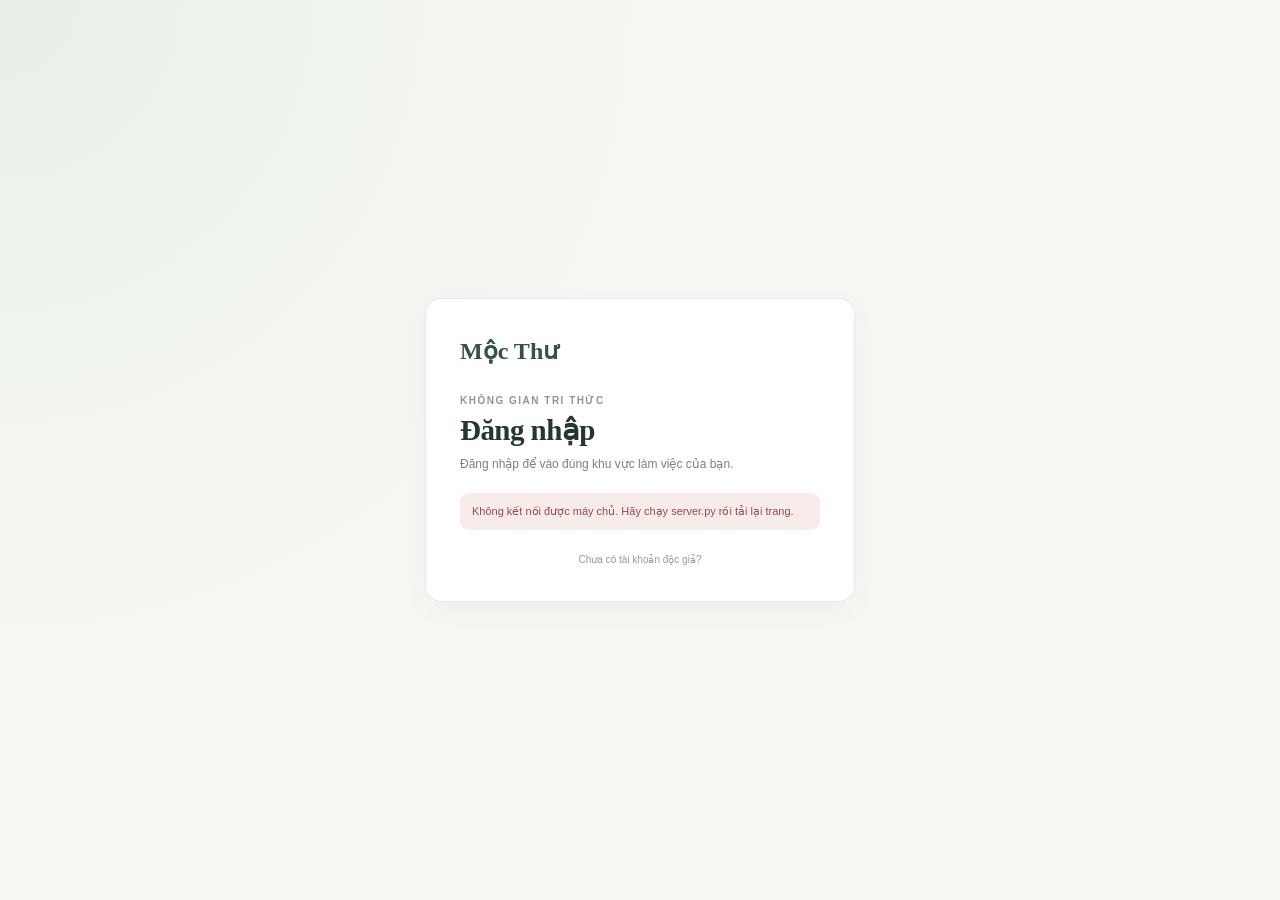
==== quản lí/giao diện/trang-chủ.html @ f4f2236c "hoàn thiện giao diện mẫu và khung chức năng" ====
<!DOCTYPE html>
<html lang="vi">
<head>
  <meta charset="UTF-8">
  <meta name="viewport" content="width=device-width, initial-scale=1.0">
  <meta name="theme-color" content="#f6f7f3">
  <link rel="stylesheet" href="trang-chu.css">
  <link rel="stylesheet" href="../../dùng-chung/giao%20di%E1%BB%87n/giao-di%E1%BB%87n.css">
  <title>Mộc Thư — Quản lý thư viện</title>
</head>
<body data-role="admin">
  <div class="app-shell">
    <header class="topbar">
      <div class="brand">
        <button class="mobile-menu" id="mobileMenuButton" aria-label="Mở menu">☰</button>
        <div class="brand-mark">M</div>
        <div>
          <div class="brand-name">mộc thư</div>
          <div class="brand-caption">Không gian tri thức</div>
        </div>
      </div>
      <div class="mode-switch" aria-label="Vai trò hiện tại"><span class="mode-button active">Quản lí</span></div>
      <div class="top-actions">
        <button class="button logout-button" id="logoutButton" type="button">Đăng xuất</button>
        <button class="icon-button" aria-label="Thông báo" id="notificationButton">♧<span class="notification-dot"></span></button>
        <div class="user-chip">
          <div class="avatar" id="topAvatar">…</div>
          <div class="user-details">
            <div class="user-name" id="topUserName">Đang tải tài khoản…</div>
            <div class="user-role" id="topUserRole">Quản lí</div>
          </div>
        </div>
      </div>
    </header>

    <div class="workspace">
      <aside class="sidebar" id="sidebar">
        <div class="sidebar-label" id="sidebarLabel">Tổng quan</div>
        <nav class="nav-list" id="sidebarNav" aria-label="Điều hướng"></nav>
        <div class="sidebar-bottom">
          <div class="help-card">
            <strong>Cần hỗ trợ?</strong>
            <p>Xem hướng dẫn sử dụng và các mẹo quản lý thư viện.</p>
            <a href="#" id="helpLink">Trung tâm trợ giúp →</a>
          </div>
          <div class="sidebar-user">
            <div class="avatar">AL</div>
            <div><div class="user-name" id="sidebarUserName">Đang tải tài khoản…</div><div class="user-role" id="sidebarUserRole">Quản trị hệ thống</div></div>
          </div>
        </div>
      </aside>

      <main class="main">
        <section class="page active" id="page-dashboard" data-page="dashboard">
          <div class="page-heading">
            <div>
              <div class="eyebrow">Thứ Năm, ngày 13 tháng 11</div>
              <h1>Chào buổi sáng, An <span aria-hidden="true">☀</span></h1>
              <p class="page-subtitle">Đây là tình hình thư viện của bạn hôm nay.</p>
            </div>
            <div class="heading-actions">
              <button class="button" id="dashboardExport">↧ <span>Xuất báo cáo</span></button>
              <button class="button primary" data-go="accounts">＋ <span>Tạo tài khoản</span></button>
            </div>
          </div>

          <div class="welcome-banner">
            <div class="welcome-copy">
              <div class="eyebrow">Bảng điều khiển thư viện</div>
              <h2>Mỗi cuốn sách mở ra<br>một thế giới mới.</h2>
              <p>Theo dõi bộ sưu tập, hoạt động mượn trả và những điều đang diễn ra tại thư viện.</p>
              <button class="button soft" data-go="accounts">Quản lý tài khoản <span>→</span></button>
            </div>
            <div class="welcome-meta"><div><strong id="bannerBookCount">1,284</strong><span>đầu sách</span></div><div><strong>96%</strong><span>độc giả hài lòng</span></div></div>
            <div class="welcome-art" aria-hidden="true">❧</div>
          </div>

          <div class="stats-grid">
            <article class="card stat-card">
              <div class="stat-top"><span>Tổng số đầu sách</span><span class="stat-icon">▤</span></div>
              <div class="stat-number" id="statTitles">1,284</div>
              <div class="stat-foot"><span class="trend">↗ 4.8%</span> so với tháng trước</div>
            </article>
            <article class="card stat-card">
              <div class="stat-top"><span>Bản sách đang lưu hành</span><span class="stat-icon blue">⇄</span></div>
              <div class="stat-number">3,642</div>
              <div class="stat-foot"><span class="trend">↗ 12.3%</span> so với tháng trước</div>
            </article>
            <article class="card stat-card">
              <div class="stat-top"><span>Đang được mượn</span><span class="stat-icon gold">⌁</span></div>
              <div class="stat-number">248</div>
              <div class="stat-foot"><span class="trend warn">18 phiếu</span> cần xử lý hôm nay</div>
            </article>
            <article class="card stat-card">
              <div class="stat-top"><span>Quá hạn trả</span><span class="stat-icon red">◷</span></div>
              <div class="stat-number">12</div>
              <div class="stat-foot"><span class="trend warn">Cần nhắc nhở</span> độc giả</div>
            </article>
          </div>

          <div class="dashboard-grid">
            <article class="card">
              <div class="card-header">
                <div><h2 class="card-title">Hoạt động mượn &amp; trả</h2><p class="card-subtitle">Tổng lượt giao dịch trong 7 tháng gần nhất</p></div>
                <div class="chart-legend"><span class="legend-dot"></span>Lượt mượn</div>
              </div>
              <div class="chart-wrap">
                <svg class="chart" viewBox="0 0 620 215" role="img" aria-label="Biểu đồ lượt mượn sách theo tháng">
                  <defs><linearGradient id="areaFill" x1="0" x2="0" y1="0" y2="1"><stop offset="0%" stop-color="#759579" stop-opacity=".2"/><stop offset="100%" stop-color="#759579" stop-opacity="0"/></linearGradient></defs>
                  <line class="chart-gridline" x1="42" y1="28" x2="604" y2="28"/><line class="chart-gridline" x1="42" y1="72" x2="604" y2="72"/><line class="chart-gridline" x1="42" y1="116" x2="604" y2="116"/><line class="chart-gridline" x1="42" y1="160" x2="604" y2="160"/>
                  <text class="chart-label" x="5" y="31">400</text><text class="chart-label" x="5" y="75">300</text><text class="chart-label" x="5" y="119">200</text><text class="chart-label" x="5" y="163">100</text>
                  <path class="chart-area" d="M50 133 C78 122 95 111 130 116 S190 86 220 99 S282 105 310 78 S372 92 400 72 S460 89 490 56 S555 68 594 42 L594 177 L50 177 Z"/>
                  <path class="chart-line" d="M50 133 C78 122 95 111 130 116 S190 86 220 99 S282 105 310 78 S372 92 400 72 S460 89 490 56 S555 68 594 42"/>
                  <circle class="chart-point" cx="50" cy="133" r="4"/><circle class="chart-point" cx="130" cy="116" r="4"/><circle class="chart-point" cx="220" cy="99" r="4"/><circle class="chart-point" cx="310" cy="78" r="4"/><circle class="chart-point" cx="400" cy="72" r="4"/><circle class="chart-point" cx="490" cy="56" r="4"/><circle class="chart-point" cx="594" cy="42" r="4"/>
                  <text class="chart-label" x="39" y="198">T5</text><text class="chart-label" x="119" y="198">T6</text><text class="chart-label" x="209" y="198">T7</text><text class="chart-label" x="299" y="198">T8</text><text class="chart-label" x="389" y="198">T9</text><text class="chart-label" x="479" y="198">T10</text><text class="chart-label" x="580" y="198">T11</text>
                </svg>
              </div>
            </article>
            <article class="card">
              <div class="card-header"><div><h2 class="card-title">Hoạt động gần đây</h2><p class="card-subtitle">Cập nhật mới nhất trong thư viện</p></div><button class="text-link" data-go="reports">Xem tất cả</button></div>
              <div class="activity-list">
                <div class="activity-item"><div class="activity-icon">↗</div><div class="activity-copy"><strong>Nguyễn Minh Anh đã mượn sách</strong><span>Nhà giả kim · 14 ngày</span></div><span class="activity-time">09:42</span></div>
                <div class="activity-item"><div class="activity-icon gold">＋</div><div class="activity-copy"><strong>Phiếu nhập PN-2025-084</strong><span>24 bản sách · NXB Trẻ</span></div><span class="activity-time">09:10</span></div>
                <div class="activity-item"><div class="activity-icon blue">↙</div><div class="activity-copy"><strong>Trần Hoàng Nam đã trả sách</strong><span>Tuổi trẻ đáng giá bao nhiêu</span></div><span class="activity-time">08:56</span></div>
                <div class="activity-item"><div class="activity-icon gold">◷</div><div class="activity-copy"><strong>Nhắc trả sách sắp đến hạn</strong><span>4 phiếu mượn trong 2 ngày</span></div><span class="activity-time">08:30</span></div>
              </div>
            </article>
          </div>

          <div class="content-grid">
            <article class="card table-card">
              <div class="table-toolbar"><h2 class="card-title">Đầu sách được mượn nhiều</h2><span class="text-link">Danh mục minh họa</span></div>
              <div class="table-scroll">
                <table><thead><tr><th>Tên sách</th><th>Mã sách</th><th>Đang mượn</th><th>Tình trạng</th></tr></thead>
                  <tbody>
                    <tr><td><div class="book-cell"><span class="book-cover">N</span><span><span class="book-title">Nhà giả kim</span><span class="book-author">Paulo Coelho</span></span></div></td><td>VH-00124</td><td>18 / 25</td><td><span class="badge">Đang lưu hành</span></td></tr>
                    <tr><td><div class="book-cell"><span class="book-cover ochre">T</span><span><span class="book-title">Tuổi trẻ đáng giá bao nhiêu</span><span class="book-author">Rosie Nguyễn</span></span></div></td><td>KN-00087</td><td>14 / 20</td><td><span class="badge warning">Sắp hết</span></td></tr>
                    <tr><td><div class="book-cell"><span class="book-cover blue-cover">R</span><span><span class="book-title">Rừng Na Uy</span><span class="book-author">Haruki Murakami</span></span></div></td><td>VH-00209</td><td>11 / 18</td><td><span class="badge">Đang lưu hành</span></td></tr>
                  </tbody>
                </table>
              </div>
            </article>
            <article class="card">
              <div class="table-toolbar"><h2 class="card-title">Tình hình thư viện</h2><span class="badge">Hôm nay</span></div>
              <div class="quick-list">
                <div class="quick-item"><span class="quick-item-title">Phiếu mượn đang mở</span><span class="quick-item-value">248</span></div>
                <div class="quick-item"><span class="quick-item-title">Đã trả hôm nay</span><span class="quick-item-value">36</span></div>
                <div class="quick-item"><span class="quick-item-title">Độc giả đang hoạt động</span><span class="quick-item-value">1.026</span></div>
              </div>
              <div class="stock-alert"><span>◇</span><div><strong>7 đầu sách sắp hết hàng</strong><p>Kiểm tra kho để lên phiếu nhập bổ sung.</p></div></div>
            </article>
          </div>
          <div class="footer-note">Mộc Thư · Hệ thống quản lý thư viện · Dữ liệu minh họa cho giao diện mẫu</div>
        </section>

<section class="page" id="page-accounts" data-page="accounts">
  <div class="page-heading"><div><div class="eyebrow">Quản trị hệ thống</div><h1>Tài khoản thủ thư</h1><p class="page-subtitle">Tạo và quản lý tài khoản dùng để đăng nhập của nhân viên thủ thư.</p></div></div>
  <div class="account-layout">
    <form class="card account-create" id="userCreateForm">
      <div class="card-header"><div><h2 class="card-title">Tạo tài khoản thủ thư</h2><p class="card-subtitle">Tài khoản đăng nhập, tách biệt với thẻ thư viện</p></div></div>
      <div class="account-fields">
        <label class="field"><span>Họ và tên</span><input name="fullName" required maxlength="100"></label>
        <label class="field"><span>Tên đăng nhập</span><input name="username" required minlength="3" maxlength="32" pattern="[A-Za-z0-9._-]+"></label>
        <label class="field"><span>Mật khẩu</span><input name="password" type="password" required minlength="10" autocomplete="new-password"></label>
        <input type="hidden" name="role" value="librarian">
        <button class="button primary" type="submit">Tạo tài khoản</button>
      </div>
    </form>
    <article class="card table-card account-list">
      <div class="table-toolbar"><div><h2 class="card-title">Tài khoản thủ thư</h2><p class="card-subtitle">Khóa tài khoản sẽ chặn đăng nhập, không làm thay đổi thẻ thư viện.</p></div><button class="text-link" id="reloadUsers" type="button">Làm mới</button></div>
      <div class="table-scroll"><table><thead><tr><th>Người dùng</th><th>Tên đăng nhập</th><th>Loại</th><th>Trạng thái</th><th>Thao tác</th></tr></thead><tbody id="accountsTable"><tr><td colspan="5" class="table-empty">Đang tải tài khoản…</td></tr></tbody></table></div>
    </article>
  </div>
</section>

<section class="page" id="page-library-cards" data-page="library-cards">
  <div class="page-heading"><div><div class="eyebrow">Hồ sơ thư viện</div><h1>Mở / khóa thẻ thư viện</h1><p class="page-subtitle">Trạng thái thẻ quyết định quyền sử dụng dịch vụ thư viện; thẻ không phải tài khoản đăng nhập.</p></div></div>
  <div class="card scaffold-note"><strong>Khung chức năng</strong><span>Danh sách và thao tác bên dưới chưa nối với dữ liệu SQLite. Tài khoản đăng nhập được quản lý riêng.</span></div>
  <div class="toolbar-row"><label class="search-box"><span>⌕</span><input type="search" placeholder="Tìm mã thẻ hoặc tên độc giả..." aria-label="Tìm thẻ thư viện" disabled></label><button class="button primary" type="button" disabled title="Chức năng đang được dựng">＋ Cấp thẻ thư viện</button></div>
  <article class="card table-card">
    <div class="table-toolbar"><div><h2 class="card-title">Danh sách thẻ</h2><p class="card-subtitle">Mỗi độc giả có hồ sơ thẻ riêng với mã thẻ và trạng thái sử dụng.</p></div></div>
    <div class="table-scroll"><table><thead><tr><th>Mã thẻ</th><th>Độc giả</th><th>Ngày cấp</th><th>Ngày hết hạn</th><th>Trạng thái thẻ</th><th>Thao tác</th></tr></thead><tbody>
      <tr><td><strong>THE-0001</strong></td><td>Nguyễn Minh Anh</td><td>12/04/2025</td><td>12/04/2027</td><td><span class="badge">Đang mở</span></td><td><button class="button small" type="button" disabled>Khóa thẻ</button></td></tr>
      <tr><td><strong>THE-0002</strong></td><td>Trần Hoàng Nam</td><td>06/03/2025</td><td>06/03/2027</td><td><span class="badge danger">Đã khóa</span></td><td><button class="button small soft" type="button" disabled>Mở thẻ</button></td></tr>
      <tr><td><strong>THE-0003</strong></td><td>Lê Ngọc Hà</td><td>19/01/2024</td><td>19/01/2026</td><td><span class="badge warning">Hết hạn</span></td><td><button class="button small soft" type="button" disabled>Gia hạn</button></td></tr>
    </tbody></table></div>
  </article>
  <div class="footer-note">Khóa thẻ ảnh hưởng quyền sử dụng dịch vụ thư viện, không khóa tài khoản đăng nhập.</div>
</section>
<section class="page" id="page-reports" data-page="reports">
          <div class="page-heading"><div><div class="eyebrow">Số liệu &amp; phân tích</div><h1>Báo cáo thư viện</h1><p class="page-subtitle">Tổng hợp hoạt động mượn trả, số lượng sách và doanh thu tiền phạt.</p></div><div class="heading-actions"><button class="button primary" id="reportsExport">↧ Xuất báo cáo CSV</button></div></div>
          <div class="toolbar-row"><div class="filter-group"><button class="filter-button active" data-report-period="month">Tháng này</button><button class="filter-button" data-report-period="quarter">Quý này</button><button class="filter-button" data-report-period="year">Năm nay</button></div><select class="select-quiet" aria-label="Chọn năm"><option>2025</option><option>2024</option></select></div>
          <div class="stats-grid">
            <article class="card stat-card"><div class="stat-top"><span>Lượt mượn trong kỳ</span><span class="stat-icon blue">⇄</span></div><div class="stat-number">1.486</div><div class="stat-foot"><span class="trend">↗ 12,3%</span> so với kỳ trước</div></article>
            <article class="card stat-card"><div class="stat-top"><span>Sách đã nhập</span><span class="stat-icon">＋</span></div><div class="stat-number">326</div><div class="stat-foot">Từ 8 nhà cung cấp</div></article>
            <article class="card stat-card"><div class="stat-top"><span>Tiền phạt đã thu</span><span class="stat-icon gold">₫</span></div><div class="stat-number">2,45 tr</div><div class="stat-foot">Từ 46 lượt thanh toán</div></article>
            <article class="card stat-card"><div class="stat-top"><span>Tỷ lệ trả đúng hạn</span><span class="stat-icon">✓</span></div><div class="stat-number">94,8%</div><div class="stat-foot"><span class="trend">↗ 2,1%</span> so với kỳ trước</div></article>
          </div>
          <div class="dashboard-grid">
            <article class="card"><div class="card-header"><div><h2 class="card-title">Tổng quan hoạt động</h2><p class="card-subtitle">Lượt mượn sách theo tháng</p></div><span class="badge">2025</span></div><div class="chart-wrap">
              <svg class="chart" viewBox="0 0 620 215" role="img" aria-label="Biểu đồ tổng quan hoạt động"><defs><linearGradient id="reportFill" x1="0" x2="0" y1="0" y2="1"><stop offset="0%" stop-color="#759579" stop-opacity=".2"/><stop offset="100%" stop-color="#759579" stop-opacity="0"/></linearGradient></defs>
                <line class="chart-gridline" x1="42" y1="28" x2="604" y2="28"/><line class="chart-gridline" x1="42" y1="72" x2="604" y2="72"/><line class="chart-gridline" x1="42" y1="116" x2="604" y2="116"/><line class="chart-gridline" x1="42" y1="160" x2="604" y2="160"/>
                <text class="chart-label" x="5" y="31">400</text><text class="chart-label" x="5" y="75">300</text><text class="chart-label" x="5" y="119">200</text><text class="chart-label" x="5" y="163">100</text>
                <path d="M50 133 C78 122 95 111 130 116 S190 86 220 99 S282 105 310 78 S372 92 400 72 S460 89 490 56 S555 68 594 42 L594 177 L50 177 Z" fill="url(#reportFill)"/>
                <path class="chart-line" d="M50 133 C78 122 95 111 130 116 S190 86 220 99 S282 105 310 78 S372 92 400 72 S460 89 490 56 S555 68 594 42"/>
                <text class="chart-label" x="40" y="198">T5</text><text class="chart-label" x="135" y="198">T6</text><text class="chart-label" x="230" y="198">T7</text><text class="chart-label" x="325" y="198">T8</text><text class="chart-label" x="420" y="198">T9</text><text class="chart-label" x="515" y="198">T10</text><text class="chart-label" x="585" y="198">T11</text>
              </svg></div></article>
            <article class="card"><div class="card-header"><div><h2 class="card-title">Cơ cấu tài liệu</h2><p class="card-subtitle">Theo thể loại sách</p></div></div><div class="quick-list">
              <div class="quick-item"><span class="quick-item-title">Văn học</span><span class="quick-item-value">36% · 1.735</span></div><div class="quick-item"><span class="quick-item-title">Kỹ năng sống</span><span class="quick-item-value">24% · 1.157</span></div><div class="quick-item"><span class="quick-item-title">Khoa học &amp; kỹ thuật</span><span class="quick-item-value">18% · 868</span></div><div class="quick-item"><span class="quick-item-title">Thiếu nhi</span><span class="quick-item-value">14% · 675</span></div><div class="quick-item"><span class="quick-item-title">Khác</span><span class="quick-item-value">8% · 385</span></div>
            </div></article>
          </div>
          <article class="card table-card" style="margin-top:16px"><div class="table-toolbar"><h2 class="card-title">Tổng hợp nhập xuất kho</h2><span class="card-subtitle">Tháng 11 năm 2025</span></div><div class="table-scroll"><table><thead><tr><th>Chỉ tiêu</th><th>Số lượng</th><th>Giá trị ước tính</th><th>Ghi chú</th></tr></thead><tbody><tr><td><strong>Tồn đầu kỳ</strong></td><td>4.494 bản</td><td>—</td><td>Ngày 01/11/2025</td></tr><tr><td><strong>Nhập trong kỳ</strong></td><td>326 bản</td><td>38.600.000 ₫</td><td>8 phiếu nhập</td></tr><tr><td><strong>Xuất cho mượn</strong></td><td>1.486 lượt</td><td>—</td><td>1.102 độc giả</td></tr><tr><td><strong>Tồn cuối kỳ</strong></td><td>4.820 bản</td><td>—</td><td>Kiểm kê gần nhất 10/11</td></tr></tbody></table></div></article>
          <div class="footer-note">Mộc Thư · Báo cáo dùng số liệu minh họa</div>
        </section>
      </main>
    </div>
  </div>

  <div class="toast" id="toast" role="status" aria-live="polite"></div>

  <script src="../../dùng-chung/chức%20n%C4%83ng/quy%E1%BB%81n-h%E1%BA%A1n.js"></script>
  <script src="../../dùng-chung/chức%20n%C4%83ng/th%C3%A0nh-ph%E1%BA%A7n-d%C3%B9ng-chung.js"></script>
  <script src="../../dùng-chung/chức%20n%C4%83ng/d%E1%BB%AF-li%E1%BB%87u-m%E1%BA%ABu.js"></script>
  <script src="../chức năng/quản-lý-tài-khoản.js"></script>
  <script src="../../dùng-chung/chức%20n%C4%83ng/b%C3%A1o-c%C3%A1o.js"></script>
  <script src="../../dùng-chung/chức%20n%C4%83ng/%C4%91i%E1%BB%81u-h%C6%B0%E1%BB%9Bng.js"></script>
  <script src="../../dùng-chung/chức%20n%C4%83ng/kh%E1%BB%9Fi-%C4%91%E1%BB%99ng.js"></script>
</body>
</html>
---- quản lí/giao diện/trang-chu.css ----
/* Bố cục dashboard và báo cáo quản trị */
.welcome-banner { position: relative; display: flex; align-items: center; justify-content: space-between; min-height: 208px; overflow: hidden; margin-bottom: 19px; padding: 27px 31px; border: 1px solid #e5ebe3; border-radius: 17px; background: linear-gradient(112deg, #eaf1e9 0%, #f2f4ec 58%, #f7efe3 100%); }
.welcome-copy { position: relative; z-index: 1; max-width: 520px; }
.welcome-copy .eyebrow { color: #788e74; }
.welcome-copy h2 { margin: 3px 0 7px; font-family: Georgia, serif; font-size: 27px; font-weight: 500; line-height: 1.2; }
.welcome-copy p { max-width: 420px; margin: 0 0 13px; color: #6e7b72; font-size: 11px; }
.welcome-meta { position: relative; z-index: 1; display: flex; gap: 26px; margin-left: auto; padding-right: 74px; }
.welcome-meta div { display: grid; gap: 2px; }
.welcome-meta strong { font-family: Georgia, serif; font-size: 23px; font-weight: 600; }
.welcome-meta span { color: #78847d; font-size: 9px; }
.welcome-art { position: absolute; right: 16px; bottom: -36px; color: rgba(105, 132, 105, .12); font-family: Georgia, serif; font-size: 175px; line-height: 1; transform: rotate(-14deg); }
.dashboard-grid { display: grid; grid-template-columns: minmax(0, 1.65fr) minmax(270px, .85fr); gap: 16px; margin-bottom: 18px; }
.chart-wrap { padding: 10px 18px 16px; }
.chart { display: block; width: 100%; height: 207px; overflow: visible; }
.chart-label { fill: #939c96; font-size: 10px; }
.chart-gridline { stroke: #edf0eb; stroke-width: 1; }
.chart-area { fill: url(#areaFill); }
.chart-line { fill: none; stroke: #64856d; stroke-linecap: round; stroke-linejoin: round; stroke-width: 3; }
.chart-point { fill: #fff; stroke: #64856d; stroke-width: 2.5; }
.chart-legend { display: flex; align-items: center; gap: 7px; color: var(--muted); font-size: 10px; }
.legend-dot { width: 7px; height: 7px; border-radius: 50%; background: #64856d; }
.activity-list { padding: 9px 18px 14px; }
.activity-item { display: flex; align-items: flex-start; gap: 10px; padding: 12px 0; border-bottom: 1px solid #f0f2ee; }
.activity-item:last-child { border-bottom: 0; }
.activity-icon { display: grid; width: 30px; height: 30px; flex: 0 0 30px; place-items: center; border-radius: 9px; color: var(--green); background: var(--green-soft); font-size: 13px; }
.activity-icon.gold { color: #a77a3b; background: var(--gold-soft); }
.activity-icon.blue { color: var(--blue); background: var(--blue-soft); }
.activity-copy { min-width: 0; flex: 1; }
.activity-copy strong { display: block; overflow: hidden; font-size: 10px; font-weight: 600; text-overflow: ellipsis; white-space: nowrap; }
.activity-copy span { color: var(--muted); font-size: 9px; }
.activity-time { flex: 0 0 auto; color: #9aa39d; font-size: 9px; }
.content-grid { display: grid; grid-template-columns: minmax(0, 1.55fr) minmax(260px, .8fr); gap: 16px; }
.quick-list { padding: 4px 17px 12px; }
.quick-item { display: flex; align-items: center; justify-content: space-between; gap: 8px; padding: 11px 0; border-bottom: 1px solid #f0f2ee; }
.quick-item:last-child { border-bottom: 0; }
.quick-item-title { color: #526158; font-size: 10px; }
.quick-item-value { font-size: 10px; font-weight: 700; }
.stock-alert { display: flex; align-items: flex-start; gap: 10px; margin: 13px 16px 16px; padding: 11px; border: 1px solid #f2e6d3; border-radius: 11px; background: #fcf8f1; }
.stock-alert span:first-child { color: #aa7c3b; font-size: 14px; }
.stock-alert strong { display: block; color: #806334; font-size: 10px; }
.stock-alert p { margin: 2px 0 0; color: #97856a; font-size: 9px; }

.account-layout { display: grid; grid-template-columns: minmax(270px, .72fr) minmax(0, 1.5fr); align-items: start; gap: 16px; }
.account-create { overflow: hidden; }
.account-fields { display: grid; gap: 12px; padding: 18px; }
.account-fields .field { display: grid; gap: 5px; color: #68766e; font-size: 10px; font-weight: 700; }
.account-fields input, .account-fields select { width: 100%; padding: 9px 10px; border: 1px solid #e3e8e1; border-radius: 9px; color: var(--ink); background: #fff; font-size: 11px; }
.account-list { min-width: 0; }
.account-list .card-subtitle { margin-top: 3px; }
.logout-button { flex: 0 0 auto; padding: 8px 11px; font-size: 10px; }
.account-status { white-space: nowrap; }
@media (max-width: 1050px) { .account-layout { grid-template-columns: 1fr; } }
@media (max-width: 760px) { .logout-button { padding: 7px 8px; font-size: 9px; } }
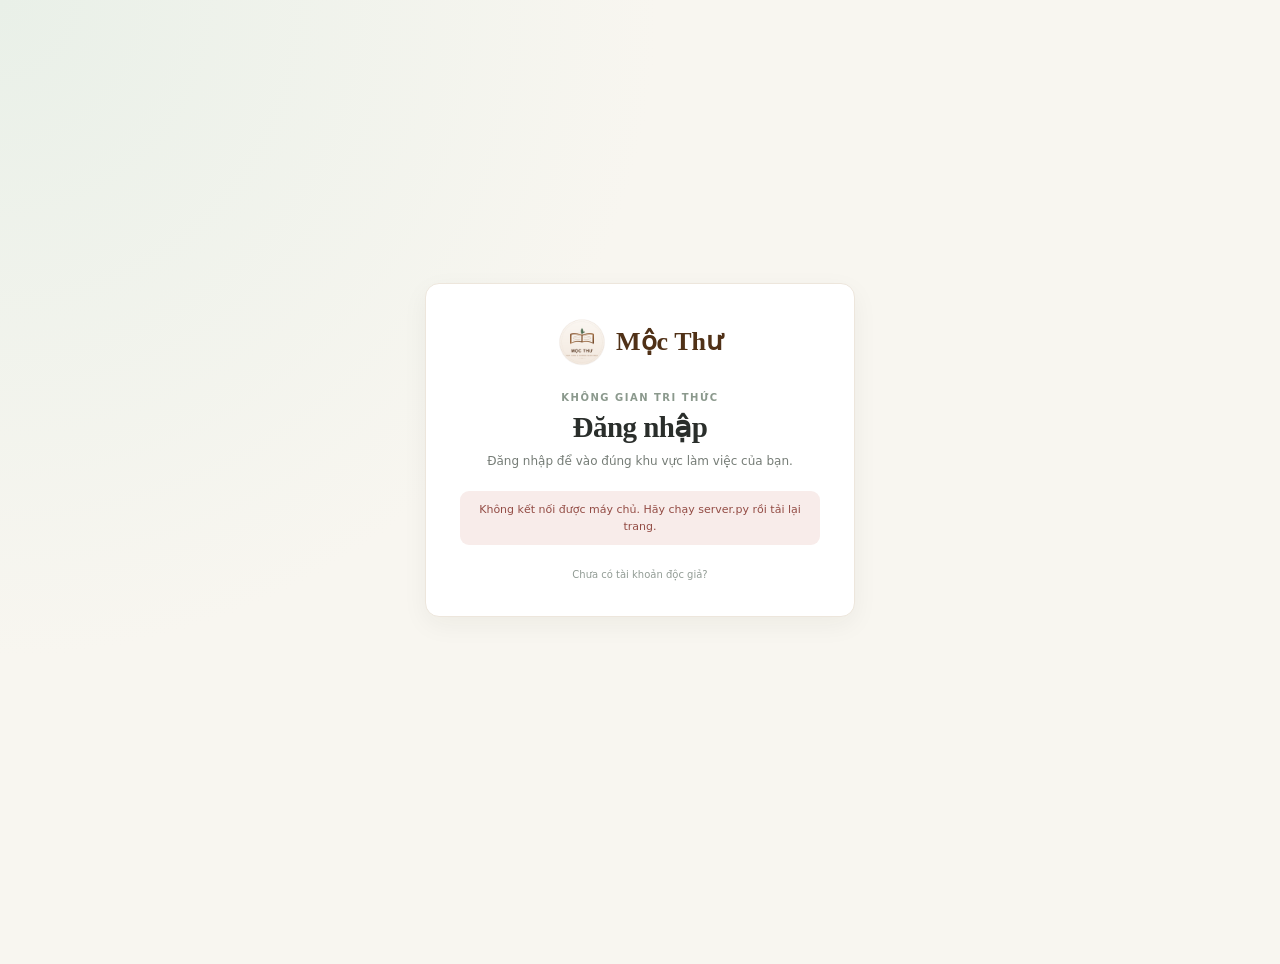
==== commit c121ef3f: "Update Moc Thu interfaces and project assets" ====
--- a/quản lí/giao diện/trang-chủ.html
+++ b/quản lí/giao diện/trang-chủ.html
@@ -3,214 +3,881 @@
 <head>
   <meta charset="UTF-8">
   <meta name="viewport" content="width=device-width, initial-scale=1.0">
-  <meta name="theme-color" content="#f6f7f3">
+  <meta name="theme-color" content="#f8f6f0">
+  <link rel="preconnect" href="https://fonts.googleapis.com">
+  <link rel="preconnect" href="https://fonts.gstatic.com" crossorigin>
+  <link href="https://fonts.googleapis.com/css2?family=Lora:ital,wght@0,500;0,600;0,700;1,500&family=Plus+Jakarta+Sans:ital,wght@0,400;0,500;0,600;0,700;0,800;1,400&display=swap" rel="stylesheet">
+  <link rel="stylesheet" href="../../dùng-chung/giao%20di%E1%BB%87n/giao-di%E1%BB%87n.css">
   <link rel="stylesheet" href="trang-chu.css">
-  <link rel="stylesheet" href="../../dùng-chung/giao%20di%E1%BB%87n/giao-di%E1%BB%87n.css">
-  <title>Mộc Thư — Quản lý thư viện</title>
+  <title>Mộc Thư — Tổng quan hoạt động thư viện</title>
 </head>
 <body data-role="admin">
   <div class="app-shell">
+    <!-- Topbar chuẩn Stitch UI -->
     <header class="topbar">
-      <div class="brand">
+      <div class="brand" data-go="dashboard" style="cursor:pointer;" title="Về trang tổng quan">
         <button class="mobile-menu" id="mobileMenuButton" aria-label="Mở menu">☰</button>
-        <div class="brand-mark">M</div>
-        <div>
-          <div class="brand-name">mộc thư</div>
-          <div class="brand-caption">Không gian tri thức</div>
-        </div>
+        <img src="../../dùng-chung/giao%20di%E1%BB%87n/logo-moc-thu.png" alt="Logo Mộc Thư" class="brand-logo-img">
+        <div class="brand-name">Mộc Thư</div>
       </div>
-      <div class="mode-switch" aria-label="Vai trò hiện tại"><span class="mode-button active">Quản lí</span></div>
+
       <div class="top-actions">
-        <button class="button logout-button" id="logoutButton" type="button">Đăng xuất</button>
-        <button class="icon-button" aria-label="Thông báo" id="notificationButton">♧<span class="notification-dot"></span></button>
-        <div class="user-chip">
-          <div class="avatar" id="topAvatar">…</div>
+        <button class="top-bell-btn" aria-label="Thông báo" id="notificationButton" type="button">🔔<span class="notification-dot"></span></button>
+        <button class="role-switch-btn" type="button" id="roleSwitchBtn" title="Chuyển đổi vai trò">⇄ Chuyển vai trò</button>
+        <div class="user-chip" id="topUserChip">
+          <div class="avatar" id="topAvatar">MA</div>
           <div class="user-details">
-            <div class="user-name" id="topUserName">Đang tải tài khoản…</div>
-            <div class="user-role" id="topUserRole">Quản lí</div>
+            <div class="user-name" id="topUserName">Nguyễn Mai Anh</div>
+            <div class="user-role" id="topUserRole">Quản trị viên</div>
           </div>
         </div>
       </div>
     </header>
 
     <div class="workspace">
+      <!-- Sidebar chuẩn Hệ thống Quản trị -->
       <aside class="sidebar" id="sidebar">
-        <div class="sidebar-label" id="sidebarLabel">Tổng quan</div>
-        <nav class="nav-list" id="sidebarNav" aria-label="Điều hướng"></nav>
-        <div class="sidebar-bottom">
-          <div class="help-card">
-            <strong>Cần hỗ trợ?</strong>
-            <p>Xem hướng dẫn sử dụng và các mẹo quản lý thư viện.</p>
-            <a href="#" id="helpLink">Trung tâm trợ giúp →</a>
-          </div>
-          <div class="sidebar-user">
-            <div class="avatar">AL</div>
-            <div><div class="user-name" id="sidebarUserName">Đang tải tài khoản…</div><div class="user-role" id="sidebarUserRole">Quản trị hệ thống</div></div>
+        <div class="sidebar-label" style="font-size:10px;font-weight:700;color:var(--muted);letter-spacing:1px;text-transform:uppercase;margin-bottom:8px;">HỆ THỐNG QUẢN TRỊ</div>
+        <nav class="nav-list" aria-label="Điều hướng">
+          <button class="nav-item active" type="button" data-go="dashboard"><span class="nav-icon">▦</span><span>Tổng quan hoạt động</span></button>
+          <button class="nav-item" type="button" data-go="reports"><span class="nav-icon">▥</span><span>Báo cáo &amp; Thống kê</span></button>
+          <button class="nav-item" type="button" data-go="accounts"><span class="nav-icon">♙</span><span>Tài khoản nhân sự</span></button>
+          <button class="nav-item" type="button" data-go="library-cards"><span class="nav-icon">▣</span><span>Hồ sơ thẻ thư viện</span></button>
+        </nav>
+
+        <div class="sidebar-bottom" style="margin-top:auto;padding-top:20px;">
+          <div class="help-card" style="display:flex;align-items:center;gap:10px;padding:12px;background:#f5efe6;border:1px solid #e7ded2;border-radius:10px;">
+            <span style="font-size:20px;color:var(--wood);">🌿</span>
+            <div>
+              <strong style="font-size:11px;color:var(--wood-dark);display:block;">Bàn làm việc Quản trị viên</strong>
+              <span style="font-size:10px;color:var(--muted);">Phiên bản Mộc 2.4</span>
+            </div>
           </div>
         </div>
       </aside>
 
+      <!-- Main Content -->
       <main class="main">
+        <!-- ================= PAGE 1: TỔNG QUAN ADMIN (SCREEN 2 THEO STITCH UI) ================= -->
         <section class="page active" id="page-dashboard" data-page="dashboard">
+          <div class="page-heading" style="margin-bottom:20px;">
+            <div>
+              <div class="eyebrow" style="color:#788e74;font-size:10.5px;font-weight:700;letter-spacing:.8px;">HỆ THỐNG QUẢN TRỊ / Báo cáo Thời gian thực</div>
+              <h1 style="font-size:26px;font-weight:700;margin:4px 0 6px;color:var(--ink);">Tổng quan hoạt động thư viện &amp; kho sách</h1>
+              <p class="page-subtitle" style="font-size:12px;color:var(--muted);margin:0;">Dữ liệu vận hành cập nhật tự động mỗi 15 phút từ các chi nhánh và quầy thủ thư.</p>
+            </div>
+            <div class="admin-header-actions">
+              <div class="period-pill-group">
+                <button class="period-pill active" type="button">Hôm nay</button>
+                <button class="period-pill" type="button">Tuần này</button>
+                <button class="period-pill" type="button">Tháng này</button>
+              </div>
+              <button class="button primary" id="dashboardExport" type="button" style="background:var(--wood);border-color:var(--wood);">
+                <span>↧</span> <span>Xuất báo cáo tổng hợp (Excel/PDF)</span>
+              </button>
+            </div>
+          </div>
+
+          <!-- 4 KPI Cards -->
+          <div class="admin-stats-grid">
+            <article class="admin-stat-card">
+              <div class="admin-stat-top">
+                <span class="admin-stat-label">Tổng số đầu sách</span>
+                <div class="admin-stat-icon purple">📖</div>
+              </div>
+              <div class="admin-stat-value" id="statTitles">14.850</div>
+              <div class="admin-stat-foot">
+                <span class="trend-up">↗ +5.2%</span> so với tháng trước
+              </div>
+            </article>
+
+            <article class="admin-stat-card">
+              <div class="admin-stat-top">
+                <span class="admin-stat-label">Lượt mượn trong ngày</span>
+                <div class="admin-stat-icon green">📇</div>
+              </div>
+              <div class="admin-stat-value">324 <span class="unit">lượt</span></div>
+              <div class="admin-stat-foot">
+                <span><span class="bullet-green">●</span> 48 trả lại</span>
+                <span><span class="bullet-red">●</span> 12 trễ hạn</span>
+              </div>
+            </article>
+
+            <article class="admin-stat-card">
+              <div class="admin-stat-top">
+                <span class="admin-stat-label">Doanh thu &amp; Phí dịch vụ</span>
+                <div class="admin-stat-icon amber">💰</div>
+              </div>
+              <div class="admin-stat-value">28.450.000 <span class="unit">đ</span></div>
+              <div class="admin-stat-foot">
+                <span>Làm thẻ, mượn đặc biệt &amp; phạt...</span>
+              </div>
+            </article>
+
+            <article class="admin-stat-card">
+              <div class="admin-stat-top">
+                <span class="admin-stat-label">Cảnh báo kho cần nhập</span>
+                <div class="admin-stat-icon red">⚠️</div>
+              </div>
+              <div class="admin-stat-value">08 <span class="unit">đầu sách</span></div>
+              <div class="admin-stat-foot">
+                <span style="color:#c44d42;">◇ Sắp hết tồn kho an toàn (&lt;3 cuốn)</span>
+              </div>
+            </article>
+          </div>
+
+          <!-- Middle Row: Xu hướng Mượn - Trả & Tỷ lệ thể loại -->
+          <div class="admin-two-col">
+            <!-- Biểu đồ Xu hướng Mượn - Trả sách -->
+            <article class="admin-card">
+              <div class="admin-card-head">
+                <div>
+                  <h2>Xu hướng Mượn – Trả sách</h2>
+                  <p>Lưu lượng ghi nhận trong 7 ngày gần nhất của tuần</p>
+                </div>
+                <div class="bar-chart-legend">
+                  <div class="bar-legend-item"><span class="bar-box-brown"></span> Lượt Mượn</div>
+                  <div class="bar-legend-item"><span class="bar-box-green"></span> Lượt Trả</div>
+                </div>
+              </div>
+              <svg class="bar-chart-svg" viewBox="0 0 540 210" role="img" aria-label="Biểu đồ đôi mượn trả">
+                <!-- Grid Lines -->
+                <line x1="40" y1="20" x2="520" y2="20" stroke="#f0ece6" stroke-width="1"/>
+                <line x1="40" y1="65" x2="520" y2="65" stroke="#f0ece6" stroke-width="1"/>
+                <line x1="40" y1="110" x2="520" y2="110" stroke="#f0ece6" stroke-width="1"/>
+                <line x1="40" y1="155" x2="520" y2="155" stroke="#f0ece6" stroke-width="1"/>
+                <line x1="40" y1="180" x2="520" y2="180" stroke="#dfd7cc" stroke-width="1"/>
+
+                <!-- Y-Labels -->
+                <text x="28" y="24" fill="#a09990" font-size="9" text-anchor="end" font-family="'Plus Jakarta Sans'">400</text>
+                <text x="28" y="69" fill="#a09990" font-size="9" text-anchor="end" font-family="'Plus Jakarta Sans'">300</text>
+                <text x="28" y="114" fill="#a09990" font-size="9" text-anchor="end" font-family="'Plus Jakarta Sans'">200</text>
+                <text x="28" y="159" fill="#a09990" font-size="9" text-anchor="end" font-family="'Plus Jakarta Sans'">100</text>
+                <text x="28" y="184" fill="#a09990" font-size="9" text-anchor="end" font-family="'Plus Jakarta Sans'">0</text>
+
+                <!-- Day 1: Thứ 2 (210 mượn, 175 trả) -->
+                <rect x="65" y="86" width="16" height="94" rx="2" fill="#6e4727"/>
+                <rect x="83" y="101" width="16" height="79" rx="2" fill="#3d634d"/>
+                <text x="82" y="196" fill="#7d766e" font-size="10" text-anchor="middle" font-weight="600">Thứ 2</text>
+
+                <!-- Day 2: Thứ 3 (245 mượn, 190 trả) -->
+                <rect x="130" y="70" width="16" height="110" rx="2" fill="#6e4727"/>
+                <rect x="148" y="95" width="16" height="85" rx="2" fill="#3d634d"/>
+                <text x="147" y="196" fill="#7d766e" font-size="10" text-anchor="middle" font-weight="600">Thứ 3</text>
+
+                <!-- Day 3: Thứ 4 (290 mượn, 235 trả) -->
+                <rect x="195" y="50" width="16" height="130" rx="2" fill="#6e4727"/>
+                <rect x="213" y="74" width="16" height="106" rx="2" fill="#3d634d"/>
+                <text x="212" y="196" fill="#7d766e" font-size="10" text-anchor="middle" font-weight="600">Thứ 4</text>
+
+                <!-- Day 4: Thứ 5 (275 mượn, 220 trả) -->
+                <rect x="260" y="56" width="16" height="124" rx="2" fill="#6e4727"/>
+                <rect x="278" y="81" width="16" height="99" rx="2" fill="#3d634d"/>
+                <text x="277" y="196" fill="#7d766e" font-size="10" text-anchor="middle" font-weight="600">Thứ 5</text>
+
+                <!-- Day 5: Thứ 6 (340 mượn, 270 trả) -->
+                <rect x="325" y="27" width="16" height="153" rx="2" fill="#6e4727"/>
+                <rect x="343" y="59" width="16" height="121" rx="2" fill="#3d634d"/>
+                <text x="342" y="196" fill="#7d766e" font-size="10" text-anchor="middle" font-weight="600">Thứ 6</text>
+
+                <!-- Day 6: Thứ 7 (380 mượn, 310 trả) -->
+                <rect x="390" y="9" width="16" height="171" rx="2" fill="#6e4727"/>
+                <rect x="408" y="41" width="16" height="139" rx="2" fill="#3d634d"/>
+                <text x="407" y="196" fill="#7d766e" font-size="10" text-anchor="middle" font-weight="600">Thứ 7</text>
+
+                <!-- Day 7: CN (Nay) (324 mượn, 255 trả) -->
+                <rect x="455" y="34" width="16" height="146" rx="2" fill="#6e4727"/>
+                <rect x="473" y="65" width="16" height="115" rx="2" fill="#3d634d"/>
+                <text x="472" y="196" fill="#6e4727" font-size="10" text-anchor="middle" font-weight="700">CN (Nay)</text>
+              </svg>
+            </article>
+
+            <!-- Biểu đồ Donut: Tỷ lệ thể loại sách -->
+            <article class="admin-card">
+              <div class="admin-card-head">
+                <div>
+                  <h2>Tỷ lệ thể loại sách</h2>
+                  <p>Phân bổ độc giả ưa chuộng nhất tuần qua</p>
+                </div>
+              </div>
+              <div class="donut-wrap">
+                <div class="donut-svg-container">
+                  <svg class="donut-svg" viewBox="0 0 100 100">
+                    <circle cx="50" cy="50" r="38" fill="none" stroke="#f0ece6" stroke-width="13"/>
+                    <!-- 35% Văn học cổ điển (stroke-dasharray="83.5 238.7" stroke-dashoffset="0") -->
+                    <circle cx="50" cy="50" r="38" fill="none" stroke="#6e4727" stroke-width="13" stroke-dasharray="83.5 155.2" stroke-dashoffset="0"/>
+                    <!-- 25% Kỹ năng (stroke-dasharray="59.7 179.0" stroke-dashoffset="-83.5") -->
+                    <circle cx="50" cy="50" r="38" fill="none" stroke="#3d634d" stroke-width="13" stroke-dasharray="59.7 179.0" stroke-dashoffset="-83.5"/>
+                    <!-- 20% Khoa học & Lịch sử (stroke-dasharray="47.7 191.0" stroke-dashoffset="-143.2") -->
+                    <circle cx="50" cy="50" r="38" fill="none" stroke="#c48039" stroke-width="13" stroke-dasharray="47.7 191.0" stroke-dashoffset="-143.2"/>
+                    <!-- 15% Thiếu nhi (stroke-dasharray="35.8 202.9" stroke-dashoffset="-190.9") -->
+                    <circle cx="50" cy="50" r="38" fill="none" stroke="#557e93" stroke-width="13" stroke-dasharray="35.8 202.9" stroke-dashoffset="-190.9"/>
+                    <!-- 5% Khác (stroke-dasharray="12.0 226.7" stroke-dashoffset="-226.7") -->
+                    <circle cx="50" cy="50" r="38" fill="none" stroke="#79669e" stroke-width="13" stroke-dasharray="12.0 226.7" stroke-dashoffset="-226.7"/>
+                  </svg>
+                  <div class="donut-center-text">
+                    <strong>100%</strong>
+                    <span>Đã đọc</span>
+                  </div>
+                </div>
+
+                <div class="genre-legend-list">
+                  <div class="genre-legend-row">
+                    <div class="genre-legend-left"><span class="genre-dot" style="background:#6e4727;"></span><span>Văn học cổ điển</span></div>
+                    <span class="genre-pct">35%</span>
+                  </div>
+                  <div class="genre-legend-row">
+                    <div class="genre-legend-left"><span class="genre-dot" style="background:#3d634d;"></span><span>Kỹ năng &amp; Phát triển</span></div>
+                    <span class="genre-pct">25%</span>
+                  </div>
+                  <div class="genre-legend-row">
+                    <div class="genre-legend-left"><span class="genre-dot" style="background:#c48039;"></span><span>Khoa học &amp; Lịch sử</span></div>
+                    <span class="genre-pct">20%</span>
+                  </div>
+                  <div class="genre-legend-row">
+                    <div class="genre-legend-left"><span class="genre-dot" style="background:#557e93;"></span><span>Thiếu nhi</span></div>
+                    <span class="genre-pct">15%</span>
+                  </div>
+                  <div class="genre-legend-row">
+                    <div class="genre-legend-left"><span class="genre-dot" style="background:#79669e;"></span><span>Khác</span></div>
+                    <span class="genre-pct">5%</span>
+                  </div>
+                </div>
+              </div>
+
+              <div class="donut-footer-callout">
+                ✨ <strong>Sách mượn nhiều nhất:</strong> Cây Cam Ngọt Của Tôi
+              </div>
+            </article>
+          </div>
+
+          <!-- Bottom Row: Hoạt động giao dịch mượn/trả & Top 5 Sách -->
+          <div class="admin-two-col">
+            <!-- Hoạt động giao dịch mượn/trả gần nhất -->
+            <article class="admin-card">
+              <div class="admin-card-head">
+                <div>
+                  <h2>Hoạt động giao dịch mượn/trả gần nhất</h2>
+                  <p>Nhật ký trực tiếp từ quầy dịch vụ trung tâm</p>
+                </div>
+                <div style="display:flex;align-items:center;gap:10px;">
+                  <button class="button small soft" type="button">T Lọc</button>
+                  <button class="text-link" data-go="reports" type="button">Xem tất cả →</button>
+                </div>
+              </div>
+              <div class="table-scroll">
+                <table class="recent-trans-table">
+                  <thead>
+                    <tr>
+                      <th>Mã GD</th>
+                      <th>Độc giả</th>
+                      <th>Tên sách</th>
+                      <th>Loại giao dịch</th>
+                      <th>Thời gian</th>
+                      <th>Trạng thái</th>
+                    </tr>
+                  </thead>
+                  <tbody>
+                    <tr>
+                      <td class="tx-code">#GD-8921</td>
+                      <td>
+                        <div class="tx-reader">Trần Minh Quân</div>
+                        <div class="tx-reader-sub">MT-8902</div>
+                      </td>
+                      <td style="font-weight:600;">Chiếc Thuyền Ngoài Xa</td>
+                      <td>Mượn mới</td>
+                      <td style="color:var(--muted);">10:42 Hôm nay</td>
+                      <td><span class="tx-status-pill tx-status-blue">Đang mượn</span></td>
+                    </tr>
+                    <tr>
+                      <td class="tx-code">#GD-8920</td>
+                      <td>
+                        <div class="tx-reader">Lê Hoàng Nam</div>
+                        <div class="tx-reader-sub">MT-5412</div>
+                      </td>
+                      <td style="font-weight:600;">Sapiens: Lược Sử Loài Ng...</td>
+                      <td>Đã trả sách</td>
+                      <td style="color:var(--muted);">10:30 Hôm nay</td>
+                      <td><span class="tx-status-pill tx-status-green">Thành công</span></td>
+                    </tr>
+                    <tr>
+                      <td class="tx-code">#GD-8919</td>
+                      <td>
+                        <div class="tx-reader">Phạm Thu Thảo</div>
+                        <div class="tx-reader-sub">MT-9043</div>
+                      </td>
+                      <td style="font-weight:600;">Rừng Na-uy (Haruki Murak...</td>
+                      <td>Nộp phạt quá hạn</td>
+                      <td style="color:var(--muted);">09:55 Hôm nay</td>
+                      <td><span class="tx-status-pill tx-status-red">Quá hạn (4 ngày)</span></td>
+                    </tr>
+                    <tr>
+                      <td class="tx-code">#GD-8918</td>
+                      <td>
+                        <div class="tx-reader">Vũ Thanh Tùng</div>
+                        <div class="tx-reader-sub">MT-1120</div>
+                      </td>
+                      <td style="font-weight:600;">Muôn Kiếp Nhân Sinh - Tậ...</td>
+                      <td>Gia hạn (+14 ngày)</td>
+                      <td style="color:var(--muted);">09:12 Hôm nay</td>
+                      <td><span class="tx-status-pill tx-status-blue">Đang mượn</span></td>
+                    </tr>
+                    <tr>
+                      <td class="tx-code">#GD-8917</td>
+                      <td>
+                        <div class="tx-reader">Đỗ Bích Phương</div>
+                        <div class="tx-reader-sub">MT-7865</div>
+                      </td>
+                      <td style="font-weight:600;">Nhà Giả Kim (Paulo Coelho)</td>
+                      <td>Mượn mới</td>
+                      <td style="color:var(--muted);">08:45 Hôm nay</td>
+                      <td><span class="tx-status-pill tx-status-blue">Đang mượn</span></td>
+                    </tr>
+                  </tbody>
+                </table>
+              </div>
+            </article>
+
+            <!-- Top 5 Sách Tuần Này -->
+            <article class="admin-card">
+              <div class="admin-card-head">
+                <div>
+                  <h2>Top 5 Sách Tuần Này</h2>
+                  <p>Xếp hạng theo lượt mượn thực tế</p>
+                </div>
+                <span style="font-size:18px;">🎖️</span>
+              </div>
+
+              <div class="top5-list">
+                <!-- 1. Cây Cam Ngọt Của Tôi -->
+                <div class="top5-item">
+                  <div class="top5-item-header">
+                    <div class="top5-title-group">
+                      <div class="top5-rank-circle">1</div>
+                      <div class="top5-book-title">Cây Cam Ngọt Của Tôi</div>
+                    </div>
+                    <span class="top5-count">94 lượt</span>
+                  </div>
+                  <div class="top5-sub">José Mauro de Vasconcelos • Văn học kinh điển</div>
+                  <div class="top5-bar-bg"><div class="top5-bar-fill" style="width:94%;"></div></div>
+                </div>
+
+                <!-- 2. Tâm Lý Học Về Tiền -->
+                <div class="top5-item">
+                  <div class="top5-item-header">
+                    <div class="top5-title-group">
+                      <div class="top5-rank-circle" style="background:#855c36;">2</div>
+                      <div class="top5-book-title">Tâm Lý Học Về Tiền</div>
+                    </div>
+                    <span class="top5-count">82 lượt</span>
+                  </div>
+                  <div class="top5-sub">Morgan Housel • Kỹ năng tài chính</div>
+                  <div class="top5-bar-bg"><div class="top5-bar-fill" style="width:82%;background:#855c36;"></div></div>
+                </div>
+
+                <!-- 3. Đại Dương Đen -->
+                <div class="top5-item">
+                  <div class="top5-item-header">
+                    <div class="top5-title-group">
+                      <div class="top5-rank-circle" style="background:#9c6f44;">3</div>
+                      <div class="top5-book-title">Đại Dương Đen</div>
+                    </div>
+                    <span class="top5-count">67 lượt</span>
+                  </div>
+                  <div class="top5-sub">Đặng Hoàng Giang • Tâm lý xã hội</div>
+                  <div class="top5-bar-bg"><div class="top5-bar-fill" style="width:67%;background:#9c6f44;"></div></div>
+                </div>
+
+                <!-- 4. Sapiens: Lược Sử Loài Người -->
+                <div class="top5-item">
+                  <div class="top5-item-header">
+                    <div class="top5-title-group">
+                      <div class="top5-rank-circle" style="background:#b38558;">4</div>
+                      <div class="top5-book-title">Sapiens: Lược Sử Loài Ng...</div>
+                    </div>
+                    <span class="top5-count">58 lượt</span>
+                  </div>
+                  <div class="top5-sub">Yuval Noah Harari • Lịch sử nhân loại</div>
+                  <div class="top5-bar-bg"><div class="top5-bar-fill" style="width:58%;background:#b38558;"></div></div>
+                </div>
+
+                <!-- 5. Hoàng Tử Bé -->
+                <div class="top5-item">
+                  <div class="top5-item-header">
+                    <div class="top5-title-group">
+                      <div class="top5-rank-circle" style="background:#c79a6d;">5</div>
+                      <div class="top5-book-title">Hoàng Tử Bé</div>
+                    </div>
+                    <span class="top5-count">45 lượt</span>
+                  </div>
+                  <div class="top5-sub">Antoine de Saint-Exupéry • Văn học Thiếu nhi</div>
+                  <div class="top5-bar-bg"><div class="top5-bar-fill" style="width:45%;background:#c79a6d;"></div></div>
+                </div>
+              </div>
+
+              <div class="top5-shelf-callout">
+                <span style="display:flex;align-items:center;gap:8px;color:#2e663e;font-weight:600;">
+                  <span>▤</span> Bố trí bổ sung kệ trưng bày
+                </span>
+                <a href="#page-reports" data-go="reports" style="color:var(--wood);font-weight:700;text-decoration:none;">Xem báo cáo →</a>
+              </div>
+            </article>
+          </div>
+
+          <div class="footer-note" style="margin-top:25px;text-align:center;color:var(--muted);font-size:11px;">Mộc Thư · Hệ thống quản lý thư viện hiện đại · Cập nhật tự động</div>
+        </section>
+
+        <!-- ================= PAGE 2: BÁO CÁO THỐNG KÊ & PHÂN TÍCH (SCREEN 3 THEO STITCH UI) ================= -->
+        <section class="page" id="page-reports" data-page="reports">
           <div class="page-heading">
             <div>
-              <div class="eyebrow">Thứ Năm, ngày 13 tháng 11</div>
-              <h1>Chào buổi sáng, An <span aria-hidden="true">☀</span></h1>
-              <p class="page-subtitle">Đây là tình hình thư viện của bạn hôm nay.</p>
+              <div class="eyebrow" style="color:#788e74;font-size:10.5px;font-weight:700;letter-spacing:.8px;">HỆ THỐNG DỮ LIỆU TẬP TRUNG • KẾ TOÁN &amp; VẬN HÀNH</div>
+              <h1 style="font-size:26px;font-weight:700;margin:4px 0 6px;color:var(--ink);">Báo cáo Thống kê &amp; Phân tích Hoạt động</h1>
+              <p class="page-subtitle" style="font-size:12px;color:var(--muted);margin:0;">Tổng hợp dữ liệu luân chuyển sách, nguồn thu hội viên và hiệu suất phục vụ độc giả định kỳ tại Thư quán Mộc Thư.</p>
             </div>
             <div class="heading-actions">
-              <button class="button" id="dashboardExport">↧ <span>Xuất báo cáo</span></button>
-              <button class="button primary" data-go="accounts">＋ <span>Tạo tài khoản</span></button>
-            </div>
-          </div>
-
-          <div class="welcome-banner">
-            <div class="welcome-copy">
-              <div class="eyebrow">Bảng điều khiển thư viện</div>
-              <h2>Mỗi cuốn sách mở ra<br>một thế giới mới.</h2>
-              <p>Theo dõi bộ sưu tập, hoạt động mượn trả và những điều đang diễn ra tại thư viện.</p>
-              <button class="button soft" data-go="accounts">Quản lý tài khoản <span>→</span></button>
-            </div>
-            <div class="welcome-meta"><div><strong id="bannerBookCount">1,284</strong><span>đầu sách</span></div><div><strong>96%</strong><span>độc giả hài lòng</span></div></div>
-            <div class="welcome-art" aria-hidden="true">❧</div>
-          </div>
-
-          <div class="stats-grid">
-            <article class="card stat-card">
-              <div class="stat-top"><span>Tổng số đầu sách</span><span class="stat-icon">▤</span></div>
-              <div class="stat-number" id="statTitles">1,284</div>
-              <div class="stat-foot"><span class="trend">↗ 4.8%</span> so với tháng trước</div>
-            </article>
-            <article class="card stat-card">
-              <div class="stat-top"><span>Bản sách đang lưu hành</span><span class="stat-icon blue">⇄</span></div>
-              <div class="stat-number">3,642</div>
-              <div class="stat-foot"><span class="trend">↗ 12.3%</span> so với tháng trước</div>
-            </article>
-            <article class="card stat-card">
-              <div class="stat-top"><span>Đang được mượn</span><span class="stat-icon gold">⌁</span></div>
-              <div class="stat-number">248</div>
-              <div class="stat-foot"><span class="trend warn">18 phiếu</span> cần xử lý hôm nay</div>
-            </article>
-            <article class="card stat-card">
-              <div class="stat-top"><span>Quá hạn trả</span><span class="stat-icon red">◷</span></div>
-              <div class="stat-number">12</div>
-              <div class="stat-foot"><span class="trend warn">Cần nhắc nhở</span> độc giả</div>
-            </article>
-          </div>
-
-          <div class="dashboard-grid">
-            <article class="card">
+              <button class="button" id="reportsExportExcel" type="button">↧ Xuất Excel (.xlsx)</button>
+              <button class="button" id="reportsExportPdf" type="button">↧ Xuất PDF (.pdf)</button>
+              <button class="button primary" onclick="window.print()" type="button" style="background:var(--wood);border-color:var(--wood);">🖨 In báo cáo</button>
+            </div>
+          </div>
+
+          <!-- Bộ lọc báo cáo -->
+          <div class="reports-filter-bar">
+            <div class="reports-filter-item">
+              <label>Chuyên đề báo cáo</label>
+              <select aria-label="Chuyên đề">
+                <option>Doanh thu &amp; Tiền phạt vi phạm</option>
+                <option>Tần suất lưu hành đầu sách</option>
+                <option>Hiệu suất trả sách &amp; Quá hạn</option>
+                <option>Nguồn tài trợ &amp; Thanh lý</option>
+              </select>
+            </div>
+
+            <div class="reports-filter-item">
+              <label>Kỳ thống kê</label>
+              <div class="period-pill-group">
+                <button class="period-pill" type="button">Tuần này</button>
+                <button class="period-pill active" type="button">Tháng 10/2023</button>
+                <button class="period-pill" type="button">Quý 3</button>
+                <button class="period-pill" type="button">Năm nay</button>
+              </div>
+            </div>
+
+            <div class="reports-filter-item">
+              <label>Khoảng ngày cụ thể</label>
+              <input type="text" value="01/10/2023" style="width:90px;" aria-label="Từ ngày">
+              <span>—</span>
+              <input type="text" value="31/10/2023" style="width:90px;" aria-label="Đến ngày">
+            </div>
+          </div>
+
+          <!-- 4 KPI Báo cáo -->
+          <div class="admin-stats-grid">
+            <article class="admin-stat-card">
+              <div class="admin-stat-top">
+                <span class="admin-stat-label">TỔNG DOANH THU HOẠT ĐỘNG</span>
+                <div class="admin-stat-icon amber">₫</div>
+              </div>
+              <div class="admin-stat-value">142.600.000 <span class="unit">đ</span></div>
+              <div class="admin-stat-foot">
+                <span class="trend-up">↗ +12.4%</span> so với kỳ trước
+              </div>
+            </article>
+
+            <article class="admin-stat-card">
+              <div class="admin-stat-top">
+                <span class="admin-stat-label">LƯỢT ĐỘC GIẢ MƯỢN SÁCH</span>
+                <div class="admin-stat-icon green">👥</div>
+              </div>
+              <div class="admin-stat-value">4.820 <span class="unit">lượt</span></div>
+              <div class="admin-stat-foot">
+                <span>+340 lượt trung bình 155 lượt/ngày</span>
+              </div>
+            </article>
+
+            <article class="admin-stat-card">
+              <div class="admin-stat-top">
+                <span class="admin-stat-label">HỆ SỐ LUÂN CHUYỂN KHO</span>
+                <div class="admin-stat-icon purple">⇄</div>
+              </div>
+              <div class="admin-stat-value">68.5 <span class="unit">%</span></div>
+              <div class="admin-stat-foot">
+                <span>Tồn kho an toàn: 31.5% • <strong style="color:#2e663e;">Tốt</strong></span>
+              </div>
+            </article>
+
+            <article class="admin-stat-card">
+              <div class="admin-stat-top">
+                <span class="admin-stat-label">TỶ LỆ TRẢ ĐÚNG KỲ HẠN</span>
+                <div class="admin-stat-icon red">⏱️</div>
+              </div>
+              <div class="admin-stat-value">94.2 <span class="unit">%</span></div>
+              <div class="admin-stat-foot">
+                <span style="color:#c44d42;">5.8% quá hạn • 280 cuốn trễ hạn</span>
+              </div>
+            </article>
+          </div>
+
+          <!-- 2 Cột Biểu đồ Cơ cấu doanh thu & Mật độ giờ -->
+          <div class="admin-two-col">
+            <!-- Cơ cấu doanh thu theo tháng -->
+            <article class="admin-card">
+              <div class="admin-card-head">
+                <div>
+                  <h2>Cơ Cấu Doanh Thu Theo Tháng</h2>
+                  <p>Phân rã 4 nguồn thu chính trong 6 tháng gần nhất (Đơn vị: Triệu VNĐ) — Năm 2023</p>
+                </div>
+              </div>
+              <div style="display:flex;gap:12px;font-size:10px;margin-bottom:12px;flex-wrap:wrap;color:var(--muted);">
+                <span><span style="display:inline-block;width:9px;height:9px;background:#6e4727;border-radius:2px;"></span> Phí thành viên</span>
+                <span><span style="display:inline-block;width:9px;height:9px;background:#3d634d;border-radius:2px;"></span> Mượn sách đọc tại chỗ/ngoại trú</span>
+                <span><span style="display:inline-block;width:9px;height:9px;background:#c48039;border-radius:2px;"></span> Phạt quá hạn &amp; Đền bù</span>
+                <span><span style="display:inline-block;width:9px;height:9px;background:#79669e;border-radius:2px;"></span> Thanh lý sách cũ</span>
+              </div>
+
+              <!-- Stacked Bar Chart -->
+              <svg viewBox="0 0 500 170" style="width:100%;height:180px;display:block;">
+                <line x1="30" y1="20" x2="480" y2="20" stroke="#f0ece6"/>
+                <line x1="30" y1="60" x2="480" y2="60" stroke="#f0ece6"/>
+                <line x1="30" y1="100" x2="480" y2="100" stroke="#f0ece6"/>
+                <line x1="30" y1="140" x2="480" y2="140" stroke="#dfd7cc"/>
+
+                <!-- T5 -->
+                <rect x="55" y="115" width="28" height="25" fill="#79669e"/>
+                <rect x="55" y="95" width="28" height="20" fill="#c48039"/>
+                <rect x="55" y="70" width="28" height="25" fill="#3d634d"/>
+                <rect x="55" y="50" width="28" height="20" fill="#6e4727"/>
+                <text x="69" y="156" fill="#888" font-size="10" text-anchor="middle" font-weight="600">T5</text>
+
+                <!-- T6 -->
+                <rect x="125" y="110" width="28" height="30" fill="#79669e"/>
+                <rect x="125" y="90" width="28" height="20" fill="#c48039"/>
+                <rect x="125" y="60" width="28" height="30" fill="#3d634d"/>
+                <rect x="125" y="40" width="28" height="20" fill="#6e4727"/>
+                <text x="139" y="156" fill="#888" font-size="10" text-anchor="middle" font-weight="600">T6</text>
+
+                <!-- T7 -->
+                <rect x="195" y="105" width="28" height="35" fill="#79669e"/>
+                <rect x="195" y="85" width="28" height="20" fill="#c48039"/>
+                <rect x="195" y="55" width="28" height="30" fill="#3d634d"/>
+                <rect x="195" y="35" width="28" height="20" fill="#6e4727"/>
+                <text x="209" y="156" fill="#888" font-size="10" text-anchor="middle" font-weight="600">T7</text>
+
+                <!-- T8 -->
+                <rect x="265" y="100" width="28" height="40" fill="#79669e"/>
+                <rect x="265" y="80" width="28" height="20" fill="#c48039"/>
+                <rect x="265" y="45" width="28" height="35" fill="#3d634d"/>
+                <rect x="265" y="25" width="28" height="20" fill="#6e4727"/>
+                <text x="279" y="156" fill="#888" font-size="10" text-anchor="middle" font-weight="600">T8</text>
+
+                <!-- T9 -->
+                <rect x="335" y="95" width="28" height="45" fill="#79669e"/>
+                <rect x="335" y="75" width="28" height="20" fill="#c48039"/>
+                <rect x="335" y="40" width="28" height="35" fill="#3d634d"/>
+                <rect x="335" y="20" width="28" height="20" fill="#6e4727"/>
+                <text x="349" y="156" fill="#888" font-size="10" text-anchor="middle" font-weight="600">T9</text>
+
+                <!-- T10 (Nay) -->
+                <rect x="405" y="85" width="28" height="55" fill="#79669e"/>
+                <rect x="405" y="65" width="28" height="20" fill="#c48039"/>
+                <rect x="405" y="30" width="28" height="35" fill="#3d634d"/>
+                <rect x="405" y="10" width="28" height="20" fill="#6e4727"/>
+                <text x="419" y="156" fill="#6e4727" font-size="10" text-anchor="middle" font-weight="700">T10 (Nay)</text>
+              </svg>
+
+              <div style="display:flex;justify-content:space-between;padding:10px 0 0;border-top:1px dashed var(--line);font-size:11px;color:var(--muted);">
+                <span>Tổng thu tháng hiện tại: <strong style="color:var(--ink);">142.6 tr đ</strong></span>
+                <span>Mục tiêu quý 4: <strong>400 tr đ (Đạt 35.6%)</strong></span>
+              </div>
+            </article>
+
+            <!-- Mật độ khung giờ đến thư quán -->
+            <article class="admin-card">
+              <div class="admin-card-head">
+                <div>
+                  <h2>Mật Độ Khung Giờ Đến Thư Quán</h2>
+                  <p>Phân bổ lượng khách mượn &amp; đọc sách theo giờ trong ngày</p>
+                </div>
+                <span class="badge" style="background:#eaf4ed;color:#2e663e;">Trực tiếp</span>
+              </div>
+
+              <div style="display:grid;gap:8px;font-size:11px;">
+                <div style="display:flex;align-items:center;gap:6px;color:#c48039;font-weight:600;">
+                  <span>☀️</span> Cao điểm sáng: 08:00 – 11:00 • 1.840 lượt (38%)
+                </div>
+                <div style="display:flex;align-items:center;gap:6px;color:#6e4727;font-weight:600;">
+                  <span>🌤️</span> Cao điểm chiều: 14:00 – 17:00 • 2.120 lượt (44%)
+                </div>
+              </div>
+
+              <div class="heatmap-timeline">
+                <div class="heatmap-col">
+                  <div class="heatmap-bar light" style="height:35%;"></div>
+                  <span class="heatmap-label">07:00</span>
+                </div>
+                <div class="heatmap-col">
+                  <div class="heatmap-bar dense" style="height:90%;"></div>
+                  <span class="heatmap-label">10:00</span>
+                </div>
+                <div class="heatmap-col">
+                  <div class="heatmap-bar medium" style="height:60%;"></div>
+                  <span class="heatmap-label">13:00</span>
+                </div>
+                <div class="heatmap-col">
+                  <div class="heatmap-bar dense" style="height:98%;"></div>
+                  <span class="heatmap-label">16:00</span>
+                </div>
+                <div class="heatmap-col">
+                  <div class="heatmap-bar medium" style="height:70%;"></div>
+                  <span class="heatmap-label">19:00</span>
+                </div>
+                <div class="heatmap-col">
+                  <div class="heatmap-bar light" style="height:40%;"></div>
+                  <span class="heatmap-label">21:00</span>
+                </div>
+              </div>
+
+              <div style="display:flex;align-items:center;justify-content:center;gap:14px;font-size:10px;color:var(--muted);margin-top:14px;">
+                <span><span style="display:inline-block;width:8px;height:8px;background:#b0cfb9;border-radius:2px;"></span> Thưa</span>
+                <span><span style="display:inline-block;width:8px;height:8px;background:#5a8a68;border-radius:2px;"></span> Vừa</span>
+                <span><span style="display:inline-block;width:8px;height:8px;background:#2f593b;border-radius:2px;"></span> Rất đông</span>
+              </div>
+
+              <div style="margin-top:14px;padding:10px 12px;background:#f3f8f4;border:1px solid #d7e8db;border-radius:8px;font-size:11px;color:#285235;">
+                💡 <strong>Đề xuất:</strong> Tăng cường 2 nhân sự kiểm đếm tại quầy lưu thông vào hai khung giờ <strong>09:30</strong> và <strong>15:30</strong> để giảm thời gian chờ mượn sách.
+              </div>
+            </article>
+          </div>
+
+          <!-- Bảng 1: Hiệu Suất Lưu Hành Theo Nhóm Thể Loại -->
+          <article class="admin-card" style="margin-bottom:20px;">
+            <div class="admin-card-head">
+              <div>
+                <h2>Hiệu Suất Lưu Hành Theo Nhóm Thể Loại</h2>
+                <p>Chi tiết 5 nhóm sách có lượt quan tâm lớn nhất trong kỳ thống kê</p>
+              </div>
+              <button class="text-link" type="button">Xem tất cả 18 thể loại →</button>
+            </div>
+            <div class="table-scroll">
+              <table class="category-perf-table">
+                <thead>
+                  <tr>
+                    <th>Nhóm Thể Loại Sách</th>
+                    <th>Số Đầu Sách</th>
+                    <th>Tổng Lượt Mượn</th>
+                    <th>Doanh Thu Phát Sinh</th>
+                    <th>Mức Độ Yêu Thích</th>
+                    <th>Đánh Giá TB</th>
+                  </tr>
+                </thead>
+                <tbody>
+                  <tr>
+                    <td><strong style="color:var(--ink);">● Văn học &amp; Tiểu thuyết Kinh điển</strong></td>
+                    <td>1.450</td>
+                    <td>1.620 lượt</td>
+                    <td style="font-weight:700;">48.200.000 đ</td>
+                    <td>
+                      <div class="perf-bar-bg"><div class="perf-bar-fill" style="width:88%;"></div></div>
+                      <span style="font-size:11px;color:var(--muted);">88%</span>
+                    </td>
+                    <td><span style="color:#c48039;">★ 4.9/5</span></td>
+                  </tr>
+                  <tr>
+                    <td><strong style="color:var(--ink);">● Triết học &amp; Tâm lý học Ứng dụng</strong></td>
+                    <td>820</td>
+                    <td>1.105 lượt</td>
+                    <td style="font-weight:700;">34.600.000 đ</td>
+                    <td>
+                      <div class="perf-bar-bg"><div class="perf-bar-fill" style="width:79%;"></div></div>
+                      <span style="font-size:11px;color:var(--muted);">79%</span>
+                    </td>
+                    <td><span style="color:#c48039;">★ 4.8/5</span></td>
+                  </tr>
+                  <tr>
+                    <td><strong style="color:var(--ink);">● Lịch sử, Văn hóa &amp; Địa chí Việt Nam</strong></td>
+                    <td>640</td>
+                    <td>780 lượt</td>
+                    <td style="font-weight:700;">22.800.000 đ</td>
+                    <td>
+                      <div class="perf-bar-bg"><div class="perf-bar-fill" style="width:71%;"></div></div>
+                      <span style="font-size:11px;color:var(--muted);">71%</span>
+                    </td>
+                    <td><span style="color:#c48039;">★ 4.7/5</span></td>
+                  </tr>
+                  <tr>
+                    <td><strong style="color:var(--ink);">● Mỹ thuật, Kiến trúc &amp; Nhiếp ảnh</strong></td>
+                    <td>410</td>
+                    <td>690 lượt</td>
+                    <td style="font-weight:700;">21.500.000 đ</td>
+                    <td>
+                      <div class="perf-bar-bg"><div class="perf-bar-fill" style="width:65%;"></div></div>
+                      <span style="font-size:11px;color:var(--muted);">65%</span>
+                    </td>
+                    <td><span style="color:#c48039;">★ 4.6/5</span></td>
+                  </tr>
+                  <tr>
+                    <td><strong style="color:var(--ink);">● Kinh tế &amp; Đổi mới sáng tạo</strong></td>
+                    <td>530</td>
+                    <td>625 lượt</td>
+                    <td style="font-weight:700;">15.500.000 đ</td>
+                    <td>
+                      <div class="perf-bar-bg"><div class="perf-bar-fill" style="width:55%;"></div></div>
+                      <span style="font-size:11px;color:var(--muted);">55%</span>
+                    </td>
+                    <td><span style="color:#c48039;">★ 4.5/5</span></td>
+                  </tr>
+                </tbody>
+              </table>
+            </div>
+          </article>
+
+          <!-- Bảng 2: Danh Sách Bạn Đọc Quá Hạn Cần Nhắc Nhở -->
+          <article class="admin-card" style="padding:0;overflow:hidden;border:1px solid #f3cbca;">
+            <div class="overdue-alert-header">
+              <div style="display:flex;align-items:center;gap:10px;">
+                <span style="font-size:18px;">⚠️</span>
+                <div>
+                  <strong>Danh Sách Bạn Đọc Quá Hạn Cần Nhắc Nhở</strong>
+                  <div style="font-size:11px;color:#79342d;">Ưu tiên xử lý các trường hợp quá hạn trên 5 ngày để bảo toàn số lượng sách</div>
+                </div>
+              </div>
+              <button class="button primary" id="sendAllReminders" type="button" style="background:#c44d42;border-color:#b53f34;font-size:11px;padding:7px 14px;">
+                🔔 Gửi nhắc toàn bộ (4)
+              </button>
+            </div>
+
+            <div class="table-scroll">
+              <table class="recent-trans-table" style="background:#fff;">
+                <thead>
+                  <tr>
+                    <th style="padding-left:18px;">Mã Thẻ</th>
+                    <th>Tên Bạn Đọc</th>
+                    <th>Sách Đang Giữ</th>
+                    <th>Số Ngày Quá Hạn</th>
+                    <th>Phạt Ước Tính</th>
+                    <th style="padding-right:18px;">Hành Động</th>
+                  </tr>
+                </thead>
+                <tbody>
+                  <tr>
+                    <td style="padding-left:18px;"><strong class="tx-code">MT-2023-8841</strong></td>
+                    <td><strong>Trần Đình Quang</strong></td>
+                    <td>Việt Nam Sử Lược (Tập 1 &amp; 2)</td>
+                    <td><span class="tx-status-pill tx-status-red">12 ngày</span></td>
+                    <td style="font-weight:700;color:#c44d42;">60.000 đ</td>
+                    <td style="padding-right:18px;"><button class="button small soft" type="button" onclick="alert('Đã gửi SMS và email nhắc nhở đến độc giả Trần Đình Quang!')">Gửi nhắc nhở</button></td>
+                  </tr>
+                  <tr>
+                    <td style="padding-left:18px;"><strong class="tx-code">MT-2022-5129</strong></td>
+                    <td><strong>Lê Hoàng Yến Vy</strong></td>
+                    <td>Rừng Na-uy – Haruki Murakami</td>
+                    <td><span class="tx-status-pill tx-status-red">8 ngày</span></td>
+                    <td style="font-weight:700;color:#c44d42;">40.000 đ</td>
+                    <td style="padding-right:18px;"><button class="button small soft" type="button" onclick="alert('Đã gửi SMS và email nhắc nhở đến độc giả Lê Hoàng Yến Vy!')">Gửi nhắc nhở</button></td>
+                  </tr>
+                  <tr>
+                    <td style="padding-left:18px;"><strong class="tx-code">MT-2022-3184</strong></td>
+                    <td><strong>Phạm Minh Đức</strong></td>
+                    <td>Kiến Trúc Truyền Thống Xứ Huế</td>
+                    <td><span class="tx-status-pill" style="background:#fef4e8;color:#b7762c;">4 ngày</span></td>
+                    <td style="font-weight:700;color:#b7762c;">20.000 đ</td>
+                    <td style="padding-right:18px;"><button class="button small soft" type="button" onclick="alert('Đã gửi nhắc nhở đến độc giả Phạm Minh Đức!')">Gửi nhắc nhở</button></td>
+                  </tr>
+                  <tr>
+                    <td style="padding-left:18px;"><strong class="tx-code">MT-2022-9901</strong></td>
+                    <td><strong>Hoàng Thu Thảo</strong></td>
+                    <td>Tâm Lý Học Về Tiền – Morgan Housel</td>
+                    <td><span class="tx-status-pill" style="background:#fef4e8;color:#b7762c;">2 ngày</span></td>
+                    <td style="font-weight:700;color:#b7762c;">10.000 đ</td>
+                    <td style="padding-right:18px;"><button class="button small soft" type="button" onclick="alert('Đã gửi nhắc nhở đến độc giả Hoàng Thu Thảo!')">Gửi nhắc nhở</button></td>
+                  </tr>
+                </tbody>
+              </table>
+            </div>
+
+            <div style="padding:10px 18px;background:#fdfcfb;border-top:1px solid var(--line);font-size:11px;color:var(--muted);display:flex;justify-content:space-between;">
+              <span>ⓘ Phí quá hạn quy định: 5.000 đ/ngày/cuốn. Hệ thống tự động gửi email và SMS cảnh báo sau ngày thứ 3.</span>
+              <span>Đang hiển thị 4/16 bạn đọc cần lưu ý</span>
+            </div>
+          </article>
+        </section>
+
+        <!-- ================= PAGE 3: TÀI KHOẢN NHÂN SỰ ================= -->
+        <section class="page" id="page-accounts" data-page="accounts">
+          <div class="page-heading">
+            <div>
+              <div class="eyebrow">QUẢN TRỊ HỆ THỐNG • PHÂN QUYỀN NỘI BỘ</div>
+              <h1>Tài khoản nhân sự thủ thư</h1>
+              <p class="page-subtitle">Cấp phát và quản lý thông tin đăng nhập của đội ngũ thủ thư, đồng bộ dữ liệu bảo mật trên SQLite.</p>
+            </div>
+          </div>
+          <div class="account-layout">
+            <form class="card account-create" id="userCreateForm">
               <div class="card-header">
-                <div><h2 class="card-title">Hoạt động mượn &amp; trả</h2><p class="card-subtitle">Tổng lượt giao dịch trong 7 tháng gần nhất</p></div>
-                <div class="chart-legend"><span class="legend-dot"></span>Lượt mượn</div>
-              </div>
-              <div class="chart-wrap">
-                <svg class="chart" viewBox="0 0 620 215" role="img" aria-label="Biểu đồ lượt mượn sách theo tháng">
-                  <defs><linearGradient id="areaFill" x1="0" x2="0" y1="0" y2="1"><stop offset="0%" stop-color="#759579" stop-opacity=".2"/><stop offset="100%" stop-color="#759579" stop-opacity="0"/></linearGradient></defs>
-                  <line class="chart-gridline" x1="42" y1="28" x2="604" y2="28"/><line class="chart-gridline" x1="42" y1="72" x2="604" y2="72"/><line class="chart-gridline" x1="42" y1="116" x2="604" y2="116"/><line class="chart-gridline" x1="42" y1="160" x2="604" y2="160"/>
-                  <text class="chart-label" x="5" y="31">400</text><text class="chart-label" x="5" y="75">300</text><text class="chart-label" x="5" y="119">200</text><text class="chart-label" x="5" y="163">100</text>
-                  <path class="chart-area" d="M50 133 C78 122 95 111 130 116 S190 86 220 99 S282 105 310 78 S372 92 400 72 S460 89 490 56 S555 68 594 42 L594 177 L50 177 Z"/>
-                  <path class="chart-line" d="M50 133 C78 122 95 111 130 116 S190 86 220 99 S282 105 310 78 S372 92 400 72 S460 89 490 56 S555 68 594 42"/>
-                  <circle class="chart-point" cx="50" cy="133" r="4"/><circle class="chart-point" cx="130" cy="116" r="4"/><circle class="chart-point" cx="220" cy="99" r="4"/><circle class="chart-point" cx="310" cy="78" r="4"/><circle class="chart-point" cx="400" cy="72" r="4"/><circle class="chart-point" cx="490" cy="56" r="4"/><circle class="chart-point" cx="594" cy="42" r="4"/>
-                  <text class="chart-label" x="39" y="198">T5</text><text class="chart-label" x="119" y="198">T6</text><text class="chart-label" x="209" y="198">T7</text><text class="chart-label" x="299" y="198">T8</text><text class="chart-label" x="389" y="198">T9</text><text class="chart-label" x="479" y="198">T10</text><text class="chart-label" x="580" y="198">T11</text>
-                </svg>
-              </div>
-            </article>
-            <article class="card">
-              <div class="card-header"><div><h2 class="card-title">Hoạt động gần đây</h2><p class="card-subtitle">Cập nhật mới nhất trong thư viện</p></div><button class="text-link" data-go="reports">Xem tất cả</button></div>
-              <div class="activity-list">
-                <div class="activity-item"><div class="activity-icon">↗</div><div class="activity-copy"><strong>Nguyễn Minh Anh đã mượn sách</strong><span>Nhà giả kim · 14 ngày</span></div><span class="activity-time">09:42</span></div>
-                <div class="activity-item"><div class="activity-icon gold">＋</div><div class="activity-copy"><strong>Phiếu nhập PN-2025-084</strong><span>24 bản sách · NXB Trẻ</span></div><span class="activity-time">09:10</span></div>
-                <div class="activity-item"><div class="activity-icon blue">↙</div><div class="activity-copy"><strong>Trần Hoàng Nam đã trả sách</strong><span>Tuổi trẻ đáng giá bao nhiêu</span></div><span class="activity-time">08:56</span></div>
-                <div class="activity-item"><div class="activity-icon gold">◷</div><div class="activity-copy"><strong>Nhắc trả sách sắp đến hạn</strong><span>4 phiếu mượn trong 2 ngày</span></div><span class="activity-time">08:30</span></div>
-              </div>
-            </article>
-          </div>
-
-          <div class="content-grid">
-            <article class="card table-card">
-              <div class="table-toolbar"><h2 class="card-title">Đầu sách được mượn nhiều</h2><span class="text-link">Danh mục minh họa</span></div>
+                <div>
+                  <h2 class="card-title">Tạo tài khoản thủ thư</h2>
+                  <p class="card-subtitle">Cấp mới tài khoản truy cập nghiệp vụ</p>
+                </div>
+              </div>
+              <div class="account-fields">
+                <label class="field">
+                  <span>Họ và tên nhân viên</span>
+                  <input name="fullName" required maxlength="100" placeholder="Ví dụ: Nguyễn Văn An" autocomplete="off">
+                </label>
+                <label class="field">
+                  <span>Tên đăng nhập hệ thống</span>
+                  <input name="username" required minlength="3" maxlength="32" pattern="[A-Za-z0-9._-]+" placeholder="Ví dụ: thuthu_an" autocomplete="off">
+                </label>
+                <label class="field">
+                  <span>Mật khẩu khởi tạo</span>
+                  <input name="password" type="password" required minlength="10" autocomplete="new-password" placeholder="Tối thiểu 10 ký tự">
+                </label>
+                <input type="hidden" name="role" value="librarian">
+                <button class="button primary" type="submit">＋ Tạo tài khoản thủ thư</button>
+              </div>
+            </form>
+            <article class="card table-card account-list">
+              <div class="table-toolbar">
+                <div>
+                  <h2 class="card-title">Danh sách tài khoản thủ thư</h2>
+                  <p class="card-subtitle">Khóa tài khoản sẽ chặn đăng nhập tức thì vào hệ thống.</p>
+                </div>
+                <button class="text-link" id="reloadUsers" type="button">↻ Làm mới</button>
+              </div>
               <div class="table-scroll">
-                <table><thead><tr><th>Tên sách</th><th>Mã sách</th><th>Đang mượn</th><th>Tình trạng</th></tr></thead>
-                  <tbody>
-                    <tr><td><div class="book-cell"><span class="book-cover">N</span><span><span class="book-title">Nhà giả kim</span><span class="book-author">Paulo Coelho</span></span></div></td><td>VH-00124</td><td>18 / 25</td><td><span class="badge">Đang lưu hành</span></td></tr>
-                    <tr><td><div class="book-cell"><span class="book-cover ochre">T</span><span><span class="book-title">Tuổi trẻ đáng giá bao nhiêu</span><span class="book-author">Rosie Nguyễn</span></span></div></td><td>KN-00087</td><td>14 / 20</td><td><span class="badge warning">Sắp hết</span></td></tr>
-                    <tr><td><div class="book-cell"><span class="book-cover blue-cover">R</span><span><span class="book-title">Rừng Na Uy</span><span class="book-author">Haruki Murakami</span></span></div></td><td>VH-00209</td><td>11 / 18</td><td><span class="badge">Đang lưu hành</span></td></tr>
+                <table>
+                  <thead>
+                    <tr>
+                      <th>Họ và tên</th>
+                      <th>Tên đăng nhập</th>
+                      <th>Chức danh</th>
+                      <th>Trạng thái</th>
+                      <th>Thao tác</th>
+                    </tr>
+                  </thead>
+                  <tbody id="accountsTable">
+                    <tr><td colspan="5" class="table-empty">Đang tải tài khoản…</td></tr>
                   </tbody>
                 </table>
               </div>
             </article>
-            <article class="card">
-              <div class="table-toolbar"><h2 class="card-title">Tình hình thư viện</h2><span class="badge">Hôm nay</span></div>
-              <div class="quick-list">
-                <div class="quick-item"><span class="quick-item-title">Phiếu mượn đang mở</span><span class="quick-item-value">248</span></div>
-                <div class="quick-item"><span class="quick-item-title">Đã trả hôm nay</span><span class="quick-item-value">36</span></div>
-                <div class="quick-item"><span class="quick-item-title">Độc giả đang hoạt động</span><span class="quick-item-value">1.026</span></div>
-              </div>
-              <div class="stock-alert"><span>◇</span><div><strong>7 đầu sách sắp hết hàng</strong><p>Kiểm tra kho để lên phiếu nhập bổ sung.</p></div></div>
-            </article>
-          </div>
-          <div class="footer-note">Mộc Thư · Hệ thống quản lý thư viện · Dữ liệu minh họa cho giao diện mẫu</div>
+          </div>
         </section>
 
-<section class="page" id="page-accounts" data-page="accounts">
-  <div class="page-heading"><div><div class="eyebrow">Quản trị hệ thống</div><h1>Tài khoản thủ thư</h1><p class="page-subtitle">Tạo và quản lý tài khoản dùng để đăng nhập của nhân viên thủ thư.</p></div></div>
-  <div class="account-layout">
-    <form class="card account-create" id="userCreateForm">
-      <div class="card-header"><div><h2 class="card-title">Tạo tài khoản thủ thư</h2><p class="card-subtitle">Tài khoản đăng nhập, tách biệt với thẻ thư viện</p></div></div>
-      <div class="account-fields">
-        <label class="field"><span>Họ và tên</span><input name="fullName" required maxlength="100"></label>
-        <label class="field"><span>Tên đăng nhập</span><input name="username" required minlength="3" maxlength="32" pattern="[A-Za-z0-9._-]+"></label>
-        <label class="field"><span>Mật khẩu</span><input name="password" type="password" required minlength="10" autocomplete="new-password"></label>
-        <input type="hidden" name="role" value="librarian">
-        <button class="button primary" type="submit">Tạo tài khoản</button>
-      </div>
-    </form>
-    <article class="card table-card account-list">
-      <div class="table-toolbar"><div><h2 class="card-title">Tài khoản thủ thư</h2><p class="card-subtitle">Khóa tài khoản sẽ chặn đăng nhập, không làm thay đổi thẻ thư viện.</p></div><button class="text-link" id="reloadUsers" type="button">Làm mới</button></div>
-      <div class="table-scroll"><table><thead><tr><th>Người dùng</th><th>Tên đăng nhập</th><th>Loại</th><th>Trạng thái</th><th>Thao tác</th></tr></thead><tbody id="accountsTable"><tr><td colspan="5" class="table-empty">Đang tải tài khoản…</td></tr></tbody></table></div>
-    </article>
-  </div>
-</section>
-
-<section class="page" id="page-library-cards" data-page="library-cards">
-  <div class="page-heading"><div><div class="eyebrow">Hồ sơ thư viện</div><h1>Mở / khóa thẻ thư viện</h1><p class="page-subtitle">Trạng thái thẻ quyết định quyền sử dụng dịch vụ thư viện; thẻ không phải tài khoản đăng nhập.</p></div></div>
-  <div class="card scaffold-note"><strong>Khung chức năng</strong><span>Danh sách và thao tác bên dưới chưa nối với dữ liệu SQLite. Tài khoản đăng nhập được quản lý riêng.</span></div>
-  <div class="toolbar-row"><label class="search-box"><span>⌕</span><input type="search" placeholder="Tìm mã thẻ hoặc tên độc giả..." aria-label="Tìm thẻ thư viện" disabled></label><button class="button primary" type="button" disabled title="Chức năng đang được dựng">＋ Cấp thẻ thư viện</button></div>
-  <article class="card table-card">
-    <div class="table-toolbar"><div><h2 class="card-title">Danh sách thẻ</h2><p class="card-subtitle">Mỗi độc giả có hồ sơ thẻ riêng với mã thẻ và trạng thái sử dụng.</p></div></div>
-    <div class="table-scroll"><table><thead><tr><th>Mã thẻ</th><th>Độc giả</th><th>Ngày cấp</th><th>Ngày hết hạn</th><th>Trạng thái thẻ</th><th>Thao tác</th></tr></thead><tbody>
-      <tr><td><strong>THE-0001</strong></td><td>Nguyễn Minh Anh</td><td>12/04/2025</td><td>12/04/2027</td><td><span class="badge">Đang mở</span></td><td><button class="button small" type="button" disabled>Khóa thẻ</button></td></tr>
-      <tr><td><strong>THE-0002</strong></td><td>Trần Hoàng Nam</td><td>06/03/2025</td><td>06/03/2027</td><td><span class="badge danger">Đã khóa</span></td><td><button class="button small soft" type="button" disabled>Mở thẻ</button></td></tr>
-      <tr><td><strong>THE-0003</strong></td><td>Lê Ngọc Hà</td><td>19/01/2024</td><td>19/01/2026</td><td><span class="badge warning">Hết hạn</span></td><td><button class="button small soft" type="button" disabled>Gia hạn</button></td></tr>
-    </tbody></table></div>
-  </article>
-  <div class="footer-note">Khóa thẻ ảnh hưởng quyền sử dụng dịch vụ thư viện, không khóa tài khoản đăng nhập.</div>
-</section>
-<section class="page" id="page-reports" data-page="reports">
-          <div class="page-heading"><div><div class="eyebrow">Số liệu &amp; phân tích</div><h1>Báo cáo thư viện</h1><p class="page-subtitle">Tổng hợp hoạt động mượn trả, số lượng sách và doanh thu tiền phạt.</p></div><div class="heading-actions"><button class="button primary" id="reportsExport">↧ Xuất báo cáo CSV</button></div></div>
-          <div class="toolbar-row"><div class="filter-group"><button class="filter-button active" data-report-period="month">Tháng này</button><button class="filter-button" data-report-period="quarter">Quý này</button><button class="filter-button" data-report-period="year">Năm nay</button></div><select class="select-quiet" aria-label="Chọn năm"><option>2025</option><option>2024</option></select></div>
-          <div class="stats-grid">
-            <article class="card stat-card"><div class="stat-top"><span>Lượt mượn trong kỳ</span><span class="stat-icon blue">⇄</span></div><div class="stat-number">1.486</div><div class="stat-foot"><span class="trend">↗ 12,3%</span> so với kỳ trước</div></article>
-            <article class="card stat-card"><div class="stat-top"><span>Sách đã nhập</span><span class="stat-icon">＋</span></div><div class="stat-number">326</div><div class="stat-foot">Từ 8 nhà cung cấp</div></article>
-            <article class="card stat-card"><div class="stat-top"><span>Tiền phạt đã thu</span><span class="stat-icon gold">₫</span></div><div class="stat-number">2,45 tr</div><div class="stat-foot">Từ 46 lượt thanh toán</div></article>
-            <article class="card stat-card"><div class="stat-top"><span>Tỷ lệ trả đúng hạn</span><span class="stat-icon">✓</span></div><div class="stat-number">94,8%</div><div class="stat-foot"><span class="trend">↗ 2,1%</span> so với kỳ trước</div></article>
-          </div>
-          <div class="dashboard-grid">
-            <article class="card"><div class="card-header"><div><h2 class="card-title">Tổng quan hoạt động</h2><p class="card-subtitle">Lượt mượn sách theo tháng</p></div><span class="badge">2025</span></div><div class="chart-wrap">
-              <svg class="chart" viewBox="0 0 620 215" role="img" aria-label="Biểu đồ tổng quan hoạt động"><defs><linearGradient id="reportFill" x1="0" x2="0" y1="0" y2="1"><stop offset="0%" stop-color="#759579" stop-opacity=".2"/><stop offset="100%" stop-color="#759579" stop-opacity="0"/></linearGradient></defs>
-                <line class="chart-gridline" x1="42" y1="28" x2="604" y2="28"/><line class="chart-gridline" x1="42" y1="72" x2="604" y2="72"/><line class="chart-gridline" x1="42" y1="116" x2="604" y2="116"/><line class="chart-gridline" x1="42" y1="160" x2="604" y2="160"/>
-                <text class="chart-label" x="5" y="31">400</text><text class="chart-label" x="5" y="75">300</text><text class="chart-label" x="5" y="119">200</text><text class="chart-label" x="5" y="163">100</text>
-                <path d="M50 133 C78 122 95 111 130 116 S190 86 220 99 S282 105 310 78 S372 92 400 72 S460 89 490 56 S555 68 594 42 L594 177 L50 177 Z" fill="url(#reportFill)"/>
-                <path class="chart-line" d="M50 133 C78 122 95 111 130 116 S190 86 220 99 S282 105 310 78 S372 92 400 72 S460 89 490 56 S555 68 594 42"/>
-                <text class="chart-label" x="40" y="198">T5</text><text class="chart-label" x="135" y="198">T6</text><text class="chart-label" x="230" y="198">T7</text><text class="chart-label" x="325" y="198">T8</text><text class="chart-label" x="420" y="198">T9</text><text class="chart-label" x="515" y="198">T10</text><text class="chart-label" x="585" y="198">T11</text>
-              </svg></div></article>
-            <article class="card"><div class="card-header"><div><h2 class="card-title">Cơ cấu tài liệu</h2><p class="card-subtitle">Theo thể loại sách</p></div></div><div class="quick-list">
-              <div class="quick-item"><span class="quick-item-title">Văn học</span><span class="quick-item-value">36% · 1.735</span></div><div class="quick-item"><span class="quick-item-title">Kỹ năng sống</span><span class="quick-item-value">24% · 1.157</span></div><div class="quick-item"><span class="quick-item-title">Khoa học &amp; kỹ thuật</span><span class="quick-item-value">18% · 868</span></div><div class="quick-item"><span class="quick-item-title">Thiếu nhi</span><span class="quick-item-value">14% · 675</span></div><div class="quick-item"><span class="quick-item-title">Khác</span><span class="quick-item-value">8% · 385</span></div>
-            </div></article>
-          </div>
-          <article class="card table-card" style="margin-top:16px"><div class="table-toolbar"><h2 class="card-title">Tổng hợp nhập xuất kho</h2><span class="card-subtitle">Tháng 11 năm 2025</span></div><div class="table-scroll"><table><thead><tr><th>Chỉ tiêu</th><th>Số lượng</th><th>Giá trị ước tính</th><th>Ghi chú</th></tr></thead><tbody><tr><td><strong>Tồn đầu kỳ</strong></td><td>4.494 bản</td><td>—</td><td>Ngày 01/11/2025</td></tr><tr><td><strong>Nhập trong kỳ</strong></td><td>326 bản</td><td>38.600.000 ₫</td><td>8 phiếu nhập</td></tr><tr><td><strong>Xuất cho mượn</strong></td><td>1.486 lượt</td><td>—</td><td>1.102 độc giả</td></tr><tr><td><strong>Tồn cuối kỳ</strong></td><td>4.820 bản</td><td>—</td><td>Kiểm kê gần nhất 10/11</td></tr></tbody></table></div></article>
-          <div class="footer-note">Mộc Thư · Báo cáo dùng số liệu minh họa</div>
+        <!-- ================= PAGE 4: THẺ THƯ VIỆN ================= -->
+        <section class="page" id="page-library-cards" data-page="library-cards">
+          <div class="page-heading"><div><div class="eyebrow">Hồ sơ thư viện</div><h1>Mở / khóa thẻ thư viện</h1><p class="page-subtitle">Trạng thái thẻ quyết định quyền sử dụng dịch vụ mượn sách tại thư quán.</p></div></div>
+          <div class="toolbar-row"><label class="search-box"><span>⌕</span><input type="search" placeholder="Tìm mã thẻ hoặc tên độc giả..." aria-label="Tìm thẻ thư viện"></label><button class="button primary" type="button">＋ Cấp thẻ thư viện mới</button></div>
+          <article class="card table-card">
+            <div class="table-toolbar"><div><h2 class="card-title">Danh sách thẻ bạn đọc</h2><p class="card-subtitle">Mỗi độc giả có hồ sơ thẻ riêng với mã thẻ RFID và trạng thái sử dụng.</p></div></div>
+            <div class="table-scroll"><table><thead><tr><th>Mã thẻ</th><th>Độc giả</th><th>Ngày cấp</th><th>Ngày hết hạn</th><th>Trạng thái thẻ</th><th>Thao tác</th></tr></thead><tbody>
+              <tr><td><strong>THE-0001</strong></td><td>Nguyễn Minh Anh</td><td>12/04/2023</td><td>12/04/2025</td><td><span class="badge">Đang mở</span></td><td><button class="button small" type="button">Khóa thẻ</button></td></tr>
+              <tr><td><strong>THE-0002</strong></td><td>Trần Hoàng Nam</td><td>06/03/2023</td><td>06/03/2025</td><td><span class="badge danger">Đã khóa</span></td><td><button class="button small soft" type="button">Mở thẻ</button></td></tr>
+              <tr><td><strong>THE-0003</strong></td><td>Lê Ngọc Hà</td><td>19/01/2022</td><td>19/01/2024</td><td><span class="badge warning">Hết hạn</span></td><td><button class="button small soft" type="button">Gia hạn</button></td></tr>
+              <tr><td><strong>THE-0004</strong></td><td>Đỗ Bích Phương</td><td>15/08/2023</td><td>15/08/2025</td><td><span class="badge">Đang mở</span></td><td><button class="button small" type="button">Khóa thẻ</button></td></tr>
+            </tbody></table></div>
+          </article>
         </section>
       </main>
     </div>
@@ -223,7 +890,7 @@
   <script src="../../dùng-chung/chức%20n%C4%83ng/d%E1%BB%AF-li%E1%BB%87u-m%E1%BA%ABu.js"></script>
   <script src="../chức năng/quản-lý-tài-khoản.js"></script>
   <script src="../../dùng-chung/chức%20n%C4%83ng/b%C3%A1o-c%C3%A1o.js"></script>
-  <script src="../../dùng-chung/chức%20n%C4%83ng/%C4%91i%E1%BB%81u-h%C6%B0%E1%BB%9Bng.js"></script>
-  <script src="../../dùng-chung/chức%20n%C4%83ng/kh%E1%BB%9Fi-%C4%91%E1%BB%99ng.js"></script>
+  <script src="../../dùng-chung/chức%20n%C4%83ng/điều-hướng.js"></script>
+  <script src="../../dùng-chung/chức%20n%C4%83ng/khởi-động.js"></script>
 </body>
 </html>
--- a/quản lí/giao diện/trang-chu.css
+++ b/quản lí/giao diện/trang-chu.css
@@ -1,53 +1,784 @@
-/* Bố cục dashboard và báo cáo quản trị */
-.welcome-banner { position: relative; display: flex; align-items: center; justify-content: space-between; min-height: 208px; overflow: hidden; margin-bottom: 19px; padding: 27px 31px; border: 1px solid #e5ebe3; border-radius: 17px; background: linear-gradient(112deg, #eaf1e9 0%, #f2f4ec 58%, #f7efe3 100%); }
-.welcome-copy { position: relative; z-index: 1; max-width: 520px; }
-.welcome-copy .eyebrow { color: #788e74; }
-.welcome-copy h2 { margin: 3px 0 7px; font-family: Georgia, serif; font-size: 27px; font-weight: 500; line-height: 1.2; }
-.welcome-copy p { max-width: 420px; margin: 0 0 13px; color: #6e7b72; font-size: 11px; }
-.welcome-meta { position: relative; z-index: 1; display: flex; gap: 26px; margin-left: auto; padding-right: 74px; }
-.welcome-meta div { display: grid; gap: 2px; }
-.welcome-meta strong { font-family: Georgia, serif; font-size: 23px; font-weight: 600; }
-.welcome-meta span { color: #78847d; font-size: 9px; }
-.welcome-art { position: absolute; right: 16px; bottom: -36px; color: rgba(105, 132, 105, .12); font-family: Georgia, serif; font-size: 175px; line-height: 1; transform: rotate(-14deg); }
-.dashboard-grid { display: grid; grid-template-columns: minmax(0, 1.65fr) minmax(270px, .85fr); gap: 16px; margin-bottom: 18px; }
-.chart-wrap { padding: 10px 18px 16px; }
-.chart { display: block; width: 100%; height: 207px; overflow: visible; }
-.chart-label { fill: #939c96; font-size: 10px; }
-.chart-gridline { stroke: #edf0eb; stroke-width: 1; }
-.chart-area { fill: url(#areaFill); }
-.chart-line { fill: none; stroke: #64856d; stroke-linecap: round; stroke-linejoin: round; stroke-width: 3; }
-.chart-point { fill: #fff; stroke: #64856d; stroke-width: 2.5; }
-.chart-legend { display: flex; align-items: center; gap: 7px; color: var(--muted); font-size: 10px; }
-.legend-dot { width: 7px; height: 7px; border-radius: 50%; background: #64856d; }
-.activity-list { padding: 9px 18px 14px; }
-.activity-item { display: flex; align-items: flex-start; gap: 10px; padding: 12px 0; border-bottom: 1px solid #f0f2ee; }
-.activity-item:last-child { border-bottom: 0; }
-.activity-icon { display: grid; width: 30px; height: 30px; flex: 0 0 30px; place-items: center; border-radius: 9px; color: var(--green); background: var(--green-soft); font-size: 13px; }
-.activity-icon.gold { color: #a77a3b; background: var(--gold-soft); }
-.activity-icon.blue { color: var(--blue); background: var(--blue-soft); }
-.activity-copy { min-width: 0; flex: 1; }
-.activity-copy strong { display: block; overflow: hidden; font-size: 10px; font-weight: 600; text-overflow: ellipsis; white-space: nowrap; }
-.activity-copy span { color: var(--muted); font-size: 9px; }
-.activity-time { flex: 0 0 auto; color: #9aa39d; font-size: 9px; }
-.content-grid { display: grid; grid-template-columns: minmax(0, 1.55fr) minmax(260px, .8fr); gap: 16px; }
-.quick-list { padding: 4px 17px 12px; }
-.quick-item { display: flex; align-items: center; justify-content: space-between; gap: 8px; padding: 11px 0; border-bottom: 1px solid #f0f2ee; }
-.quick-item:last-child { border-bottom: 0; }
-.quick-item-title { color: #526158; font-size: 10px; }
-.quick-item-value { font-size: 10px; font-weight: 700; }
-.stock-alert { display: flex; align-items: flex-start; gap: 10px; margin: 13px 16px 16px; padding: 11px; border: 1px solid #f2e6d3; border-radius: 11px; background: #fcf8f1; }
-.stock-alert span:first-child { color: #aa7c3b; font-size: 14px; }
-.stock-alert strong { display: block; color: #806334; font-size: 10px; }
-.stock-alert p { margin: 2px 0 0; color: #97856a; font-size: 9px; }
-
-.account-layout { display: grid; grid-template-columns: minmax(270px, .72fr) minmax(0, 1.5fr); align-items: start; gap: 16px; }
-.account-create { overflow: hidden; }
-.account-fields { display: grid; gap: 12px; padding: 18px; }
-.account-fields .field { display: grid; gap: 5px; color: #68766e; font-size: 10px; font-weight: 700; }
-.account-fields input, .account-fields select { width: 100%; padding: 9px 10px; border: 1px solid #e3e8e1; border-radius: 9px; color: var(--ink); background: #fff; font-size: 11px; }
-.account-list { min-width: 0; }
-.account-list .card-subtitle { margin-top: 3px; }
-.logout-button { flex: 0 0 auto; padding: 8px 11px; font-size: 10px; }
-.account-status { white-space: nowrap; }
-@media (max-width: 1050px) { .account-layout { grid-template-columns: 1fr; } }
-@media (max-width: 760px) { .logout-button { padding: 7px 8px; font-size: 9px; } }
+/* Mộc Thư - Bố cục Dashboard & Báo cáo Quản Trị Hệ Thống (Chuẩn Stitch UI) */
+
+/* Typography & Base */
+.admin-header-actions {
+  display: flex;
+  align-items: center;
+  gap: 10px;
+}
+
+.period-pill-group {
+  display: inline-flex;
+  background: #ede6dc;
+  padding: 3px;
+  border-radius: 20px;
+  gap: 2px;
+}
+
+.period-pill {
+  border: none;
+  background: transparent;
+  padding: 6px 14px;
+  border-radius: 16px;
+  font-size: 11px;
+  font-weight: 600;
+  color: var(--muted);
+  cursor: pointer;
+  transition: all .15s ease;
+}
+
+.period-pill.active {
+  background: #fff;
+  color: var(--wood-dark);
+  box-shadow: 0 2px 6px rgba(0,0,0,.06);
+}
+
+.period-pill:hover:not(.active) {
+  color: var(--ink);
+}
+
+/* Stat KPI Cards */
+.admin-stats-grid {
+  display: grid;
+  grid-template-columns: repeat(4, 1fr);
+  gap: 16px;
+  margin-bottom: 22px;
+}
+
+.admin-stat-card {
+  background: #fff;
+  border: 1px solid var(--line);
+  border-radius: 14px;
+  padding: 18px 20px;
+  box-shadow: var(--shadow);
+  display: flex;
+  flex-direction: column;
+  justify-content: space-between;
+}
+
+.admin-stat-top {
+  display: flex;
+  align-items: flex-start;
+  justify-content: space-between;
+  gap: 8px;
+}
+
+.admin-stat-label {
+  font-size: 11px;
+  font-weight: 600;
+  color: var(--muted);
+  text-transform: uppercase;
+  letter-spacing: .4px;
+}
+
+.admin-stat-icon {
+  width: 38px;
+  height: 38px;
+  border-radius: 10px;
+  display: grid;
+  place-items: center;
+  font-size: 16px;
+}
+
+.admin-stat-icon.purple { background: #f3edf8; color: #765593; }
+.admin-stat-icon.green  { background: #eaf3ec; color: #366d48; }
+.admin-stat-icon.amber  { background: #fdf3e7; color: #b7762c; }
+.admin-stat-icon.red    { background: #fceeed; color: #c44d42; }
+
+.admin-stat-value {
+  font-family: var(--font-sans);
+  font-variant-numeric: tabular-nums lining-nums;
+  font-feature-settings: "tnum" 1, "lnum" 1;
+  font-size: 30px;
+  font-weight: 800;
+  color: var(--ink);
+  letter-spacing: -0.8px;
+  line-height: 1.15;
+  margin: 12px 0 6px;
+}
+
+.admin-stat-value span.unit {
+  font-size: 16px;
+  font-weight: 600;
+  color: var(--muted);
+  margin-left: 4px;
+}
+
+.admin-stat-foot {
+  font-size: 11px;
+  color: var(--muted);
+  display: flex;
+  align-items: center;
+  gap: 8px;
+  flex-wrap: wrap;
+}
+
+.admin-stat-foot .trend-up {
+  color: #366d48;
+  font-weight: 600;
+}
+
+.admin-stat-foot .bullet-green { color: #366d48; }
+.admin-stat-foot .bullet-amber { color: #b7762c; }
+.admin-stat-foot .bullet-red   { color: #c44d42; }
+
+/* 2-Column Dashboard Grid */
+.admin-two-col {
+  display: grid;
+  grid-template-columns: minmax(0, 1.6fr) minmax(320px, 1fr);
+  gap: 18px;
+  margin-bottom: 20px;
+}
+
+.admin-card {
+  background: #fff;
+  border: 1px solid var(--line);
+  border-radius: 14px;
+  padding: 20px 22px;
+  box-shadow: var(--shadow);
+}
+
+.admin-card-head {
+  display: flex;
+  align-items: flex-start;
+  justify-content: space-between;
+  margin-bottom: 16px;
+}
+
+.admin-card-head h2, .admin-card-head h3 {
+  font-family: var(--font-serif);
+  font-size: 17px;
+  font-weight: 600;
+  margin: 0 0 4px;
+  color: var(--ink);
+}
+
+.admin-card-head p {
+  margin: 0;
+  font-size: 11px;
+  color: var(--muted);
+}
+
+/* Biểu đồ đôi Mượn - Trả */
+.bar-chart-legend {
+  display: flex;
+  gap: 16px;
+  font-size: 11px;
+  color: var(--muted);
+}
+
+.bar-legend-item {
+  display: flex;
+  align-items: center;
+  gap: 6px;
+}
+
+.bar-box-brown {
+  width: 10px;
+  height: 10px;
+  background: #6e4727;
+  border-radius: 2px;
+}
+
+.bar-box-green {
+  width: 10px;
+  height: 10px;
+  background: #3d634d;
+  border-radius: 2px;
+}
+
+.bar-chart-svg {
+  width: 100%;
+  height: 220px;
+  display: block;
+}
+
+/* Donut Chart & Thể loại */
+.donut-wrap {
+  display: flex;
+  align-items: center;
+  justify-content: space-between;
+  gap: 20px;
+  margin: 10px 0 16px;
+}
+
+.donut-svg-container {
+  position: relative;
+  width: 150px;
+  height: 150px;
+  flex: 0 0 150px;
+}
+
+.donut-svg {
+  transform: rotate(-90deg);
+  width: 100%;
+  height: 100%;
+}
+
+.donut-center-text {
+  position: absolute;
+  inset: 0;
+  display: flex;
+  flex-direction: column;
+  align-items: center;
+  justify-content: center;
+  text-align: center;
+  pointer-events: none;
+}
+
+.donut-center-text strong {
+  font-family: var(--font-sans);
+  font-size: 22px;
+  font-weight: 800;
+  color: var(--ink);
+  line-height: 1;
+}
+
+.donut-center-text span {
+  font-size: 10px;
+  color: var(--muted);
+  margin-top: 2px;
+}
+
+.genre-legend-list {
+  flex: 1;
+  display: grid;
+  gap: 8px;
+}
+
+.genre-legend-row {
+  display: flex;
+  align-items: center;
+  justify-content: space-between;
+  font-size: 11.5px;
+}
+
+.genre-legend-left {
+  display: flex;
+  align-items: center;
+  gap: 8px;
+  color: var(--ink);
+}
+
+.genre-dot {
+  width: 8px;
+  height: 8px;
+  border-radius: 50%;
+}
+
+.genre-pct {
+  font-family: var(--font-sans);
+  font-weight: 700;
+  color: var(--ink);
+}
+
+.donut-footer-callout {
+  padding: 10px 14px;
+  background: var(--wood-soft);
+  border: 1px dashed var(--wood-line);
+  border-radius: 8px;
+  font-size: 11px;
+  color: var(--wood-dark);
+  margin-top: 10px;
+}
+
+/* Bảng hoạt động gần nhất */
+.recent-trans-table {
+  width: 100%;
+  border-collapse: collapse;
+  font-size: 11.5px;
+}
+
+.recent-trans-table th {
+  text-align: left;
+  padding: 10px 8px;
+  font-size: 10.5px;
+  font-weight: 700;
+  color: var(--muted);
+  border-bottom: 1px solid var(--line);
+  text-transform: uppercase;
+  letter-spacing: .3px;
+}
+
+.recent-trans-table td {
+  padding: 12px 8px;
+  border-bottom: 1px solid var(--line-subtle);
+  vertical-align: middle;
+}
+
+.recent-trans-table tr:last-child td {
+  border-bottom: none;
+}
+
+.tx-code {
+  font-family: var(--font-sans);
+  font-weight: 700;
+  color: var(--muted);
+  font-size: 11px;
+}
+
+.tx-reader {
+  font-weight: 600;
+  color: var(--ink);
+}
+
+.tx-reader-sub {
+  font-size: 10px;
+  color: var(--muted);
+}
+
+.tx-status-pill {
+  display: inline-block;
+  padding: 4px 10px;
+  border-radius: 12px;
+  font-size: 10.5px;
+  font-weight: 600;
+  text-align: center;
+  white-space: nowrap;
+}
+
+.tx-status-blue  { background: #e9f2f8; color: #376885; }
+.tx-status-green { background: #eaf4ed; color: #2e663e; }
+.tx-status-red   { background: #fceeed; color: #b84337; }
+
+/* Top 5 Sách Tuần Này */
+.top5-list {
+  display: grid;
+  gap: 14px;
+}
+
+.top5-item {
+  display: flex;
+  flex-direction: column;
+  gap: 6px;
+}
+
+.top5-item-header {
+  display: flex;
+  align-items: center;
+  justify-content: space-between;
+}
+
+.top5-title-group {
+  display: flex;
+  align-items: center;
+  gap: 9px;
+  min-width: 0;
+}
+
+.top5-rank-circle {
+  width: 22px;
+  height: 22px;
+  border-radius: 50%;
+  background: var(--wood);
+  color: #fff;
+  font-family: var(--font-sans);
+  font-size: 11px;
+  font-weight: 700;
+  display: grid;
+  place-items: center;
+  flex: 0 0 22px;
+}
+
+.top5-book-title {
+  font-size: 12.5px;
+  font-weight: 600;
+  color: var(--ink);
+  white-space: nowrap;
+  overflow: hidden;
+  text-overflow: ellipsis;
+}
+
+.top5-count {
+  font-family: var(--font-sans);
+  font-size: 11.5px;
+  font-weight: 700;
+  color: var(--wood);
+  white-space: nowrap;
+}
+
+.top5-sub {
+  font-size: 10px;
+  color: var(--muted);
+  padding-left: 31px;
+}
+
+.top5-bar-bg {
+  height: 5px;
+  background: #ede6dc;
+  border-radius: 3px;
+  overflow: hidden;
+  margin-left: 31px;
+}
+
+.top5-bar-fill {
+  height: 100%;
+  background: var(--wood);
+  border-radius: 3px;
+}
+
+.top5-shelf-callout {
+  display: flex;
+  align-items: center;
+  justify-content: space-between;
+  background: #f7f9f6;
+  border: 1px solid #dee7de;
+  border-radius: 9px;
+  padding: 10px 14px;
+  margin-top: 16px;
+  font-size: 11px;
+}
+
+/* Screen 3: Báo Cáo Thống Kê & Phân Tích */
+.reports-filter-bar {
+  display: flex;
+  align-items: center;
+  gap: 16px;
+  background: #fff;
+  border: 1px solid var(--line);
+  border-radius: 12px;
+  padding: 12px 18px;
+  margin-bottom: 20px;
+  flex-wrap: wrap;
+}
+
+.reports-filter-item {
+  display: flex;
+  align-items: center;
+  gap: 8px;
+  font-size: 11.5px;
+}
+
+.reports-filter-item label {
+  font-weight: 700;
+  color: var(--muted);
+  text-transform: uppercase;
+  font-size: 10px;
+  letter-spacing: .4px;
+}
+
+.reports-filter-item select, .reports-filter-item input {
+  padding: 6px 12px;
+  border: 1px solid var(--line);
+  border-radius: 8px;
+  font-size: 12px;
+  background: #fff;
+  color: var(--ink);
+}
+
+.heatmap-timeline {
+  display: flex;
+  align-items: flex-end;
+  justify-content: space-between;
+  gap: 8px;
+  height: 90px;
+  margin: 16px 0 10px;
+  padding-bottom: 22px;
+  position: relative;
+  border-bottom: 1px solid var(--line);
+}
+
+.heatmap-col {
+  flex: 1;
+  display: flex;
+  flex-direction: column;
+  align-items: center;
+  height: 100%;
+  justify-content: flex-end;
+  position: relative;
+}
+
+.heatmap-bar {
+  width: 100%;
+  border-radius: 4px 4px 0 0;
+  transition: all .2s;
+}
+
+.heatmap-bar.light  { background: #b0cfb9; }
+.heatmap-bar.medium { background: #5a8a68; }
+.heatmap-bar.dense  { background: #2f593b; }
+
+.heatmap-label {
+  position: absolute;
+  bottom: -20px;
+  font-size: 9.5px;
+  color: var(--muted);
+}
+
+.category-perf-table {
+  width: 100%;
+  border-collapse: collapse;
+  font-size: 12px;
+}
+
+.category-perf-table th {
+  text-align: left;
+  padding: 11px 10px;
+  border-bottom: 1px solid var(--line);
+  color: var(--muted);
+  font-size: 10.5px;
+  text-transform: uppercase;
+  letter-spacing: .4px;
+}
+
+.category-perf-table td {
+  padding: 13px 10px;
+  border-bottom: 1px solid var(--line-subtle);
+}
+
+.perf-bar-bg {
+  width: 100px;
+  height: 6px;
+  background: #ede6dc;
+  border-radius: 3px;
+  overflow: hidden;
+  display: inline-block;
+  vertical-align: middle;
+  margin-right: 8px;
+}
+
+.perf-bar-fill {
+  height: 100%;
+  background: var(--wood);
+}
+
+.overdue-alert-header {
+  display: flex;
+  align-items: center;
+  justify-content: space-between;
+  background: #faebea;
+  border: 1px solid #f3cbca;
+  border-radius: 10px 10px 0 0;
+  padding: 12px 18px;
+}
+
+.overdue-alert-header strong {
+  color: #a4382e;
+  font-size: 13px;
+}
+
+.overdue-alert-header span {
+  color: #79342d;
+  font-size: 11px;
+}
+
+/* Responsive */
+@media (max-width: 1100px) {
+  .admin-stats-grid {
+    grid-template-columns: repeat(2, 1fr);
+  }
+  .admin-two-col {
+    grid-template-columns: 1fr;
+  }
+}
+
+@media (max-width: 640px) {
+  .admin-stats-grid {
+    grid-template-columns: 1fr;
+  }
+}
+
+/* ================= BỐ CỤC TÀI KHOẢN NHÂN SỰ CHUẨN STITCH UI ================= */
+.account-layout {
+  display: grid;
+  grid-template-columns: 360px minmax(0, 1fr);
+  gap: 22px;
+  align-items: start;
+  margin-top: 6px;
+}
+
+@media (max-width: 960px) {
+  .account-layout {
+    grid-template-columns: 1fr;
+  }
+}
+
+.account-create {
+  background: #ffffff;
+  border: 1px solid var(--line);
+  border-radius: 14px;
+  padding: 22px 24px 26px;
+  box-shadow: 0 4px 16px rgba(44, 30, 18, 0.04);
+}
+
+.account-create .card-header {
+  padding: 0 0 16px 0;
+  margin-bottom: 18px;
+  border-bottom: 1px solid #f0ede6;
+}
+
+.account-create .card-title {
+  font-family: 'Lora', serif;
+  font-size: 17px;
+  font-weight: 700;
+  color: var(--wood-dark);
+  margin: 0 0 4px;
+}
+
+.account-create .card-subtitle {
+  font-size: 11.5px;
+  color: var(--muted);
+  margin: 0;
+}
+
+.account-fields {
+  display: flex;
+  flex-direction: column;
+  gap: 15px;
+}
+
+.account-fields .field {
+  display: flex;
+  flex-direction: column;
+  gap: 6px;
+}
+
+.account-fields .field span {
+  font-size: 11.5px;
+  font-weight: 700;
+  color: var(--ink);
+  letter-spacing: 0.2px;
+}
+
+.account-fields .field input {
+  height: 42px;
+  padding: 0 14px;
+  border: 1.5px solid #e3dbce;
+  border-radius: 9px;
+  background: #faf8f5;
+  font-size: 13px;
+  color: var(--ink);
+  font-family: 'Plus Jakarta Sans', sans-serif;
+  font-variant-numeric: tabular-nums lining-nums;
+  transition: all .15s ease;
+  width: 100%;
+  box-sizing: border-box;
+}
+
+.account-fields .field input:focus {
+  border-color: var(--wood);
+  background: #ffffff;
+  outline: none;
+  box-shadow: 0 0 0 3px rgba(125, 75, 42, 0.12);
+}
+
+.account-fields .button.primary {
+  margin-top: 6px;
+  height: 42px;
+  font-size: 13px;
+  font-weight: 700;
+  border-radius: 9px;
+  background: var(--wood);
+  color: #ffffff;
+  border: none;
+  cursor: pointer;
+  transition: all .15s ease;
+  display: flex;
+  align-items: center;
+  justify-content: center;
+  gap: 8px;
+  width: 100%;
+}
+
+.account-fields .button.primary:hover {
+  background: var(--wood-dark);
+  box-shadow: 0 4px 14px rgba(125, 75, 42, 0.22);
+}
+
+.account-list {
+  background: #ffffff;
+  border: 1px solid var(--line);
+  border-radius: 14px;
+  box-shadow: 0 4px 16px rgba(44, 30, 18, 0.04);
+  overflow: hidden;
+}
+
+.account-list .table-toolbar {
+  padding: 18px 22px;
+  display: flex;
+  align-items: center;
+  justify-content: space-between;
+  border-bottom: 1px solid #f0ede6;
+}
+
+.account-list .table-toolbar .card-title {
+  font-family: 'Lora', serif;
+  font-size: 16px;
+  font-weight: 700;
+  color: var(--wood-dark);
+  margin: 0 0 3px;
+}
+
+.account-list .table-scroll {
+  padding: 0;
+  overflow-x: auto;
+}
+
+.account-list table {
+  width: 100%;
+  border-collapse: collapse;
+}
+
+.account-list th {
+  padding: 12px 18px;
+  font-size: 11px;
+  font-weight: 700;
+  color: var(--muted);
+  text-transform: uppercase;
+  letter-spacing: 0.6px;
+  background: #faf7f2;
+  border-bottom: 1px solid #ede7dc;
+  text-align: left;
+}
+
+.account-list td {
+  padding: 14px 18px;
+  font-size: 13px;
+  color: var(--ink);
+  border-bottom: 1px solid #f3eee7;
+  font-variant-numeric: tabular-nums lining-nums;
+}
+
+.account-list tr:last-child td {
+  border-bottom: none;
+}
+
+.account-list tr:hover td {
+  background: #faf8f5;
+}
+
+.account-list td .badge {
+  display: inline-block;
+  padding: 3px 10px;
+  border-radius: 14px;
+  font-size: 11px;
+  font-weight: 700;
+  background: #eef6f0;
+  color: #2e663e;
+}
+
+.account-list td .badge.danger {
+  background: #fdeeee;
+  color: #c93b2b;
+}
+
+.account-list td .button.small {
+  padding: 4px 12px;
+  border-radius: 6px;
+  font-size: 11.5px;
+  font-weight: 600;
+  cursor: pointer;
+  border: 1px solid #d9cbba;
+  background: #fff;
+  color: var(--wood-dark);
+}
+
+.account-list td .button.small:hover {
+  background: var(--wood-soft);
+  border-color: var(--wood);
+}
+
+.account-list td .button.small.soft {
+  background: #f5efe6;
+  border-color: #e3dbce;
+}
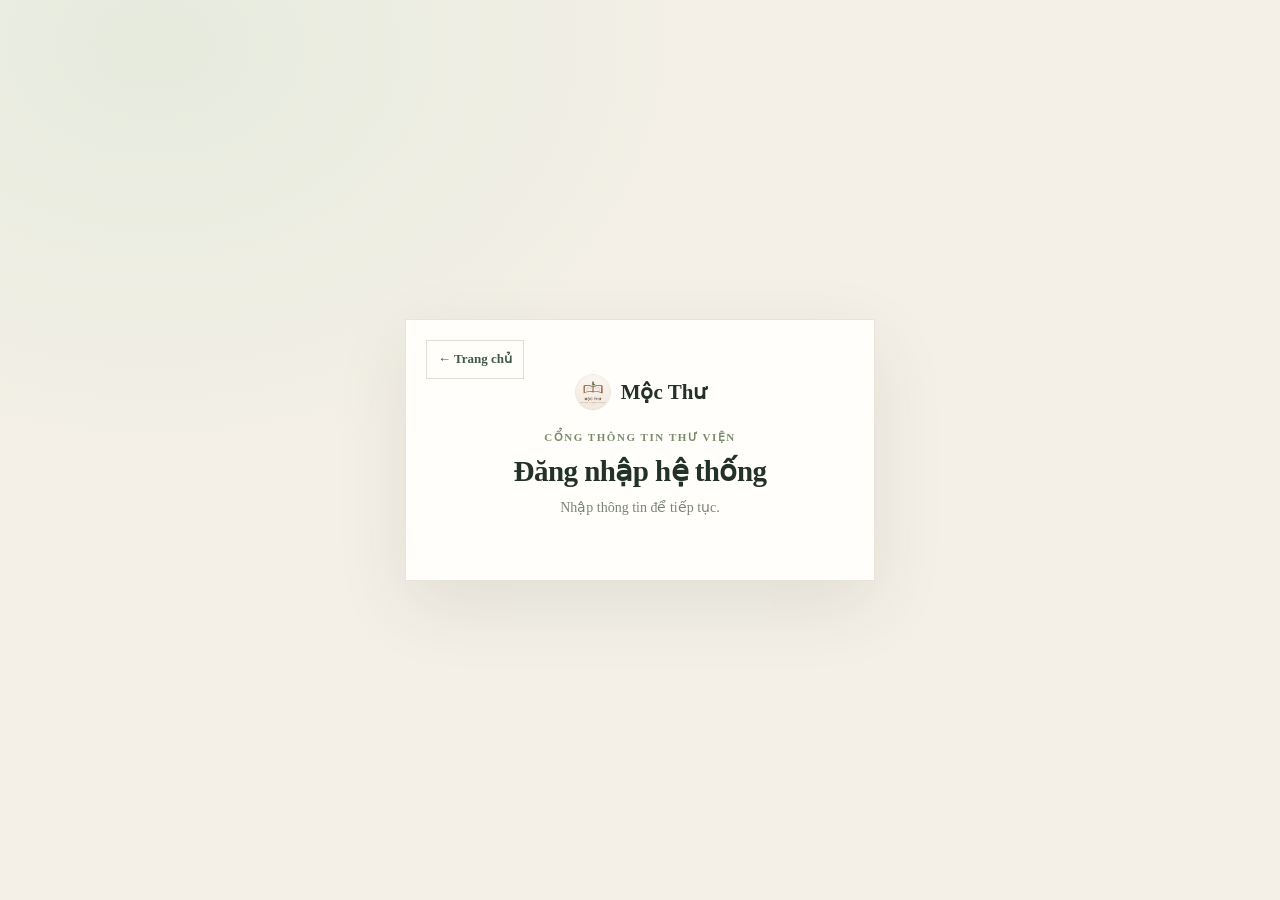
==== commit 86f90ad1: "Add role-based login and password recovery" ====
--- a/quản lí/giao diện/trang-chủ.html
+++ b/quản lí/giao diện/trang-chủ.html
@@ -826,6 +826,10 @@
                   <input name="fullName" required maxlength="100" placeholder="Ví dụ: Nguyễn Văn An" autocomplete="off">
                 </label>
                 <label class="field">
+                  <span>Email khôi phục</span>
+                  <input name="email" type="email" required maxlength="255" placeholder="an@example.com" autocomplete="email">
+                </label>
+                <label class="field">
                   <span>Tên đăng nhập hệ thống</span>
                   <input name="username" required minlength="3" maxlength="32" pattern="[A-Za-z0-9._-]+" placeholder="Ví dụ: thuthu_an" autocomplete="off">
                 </label>
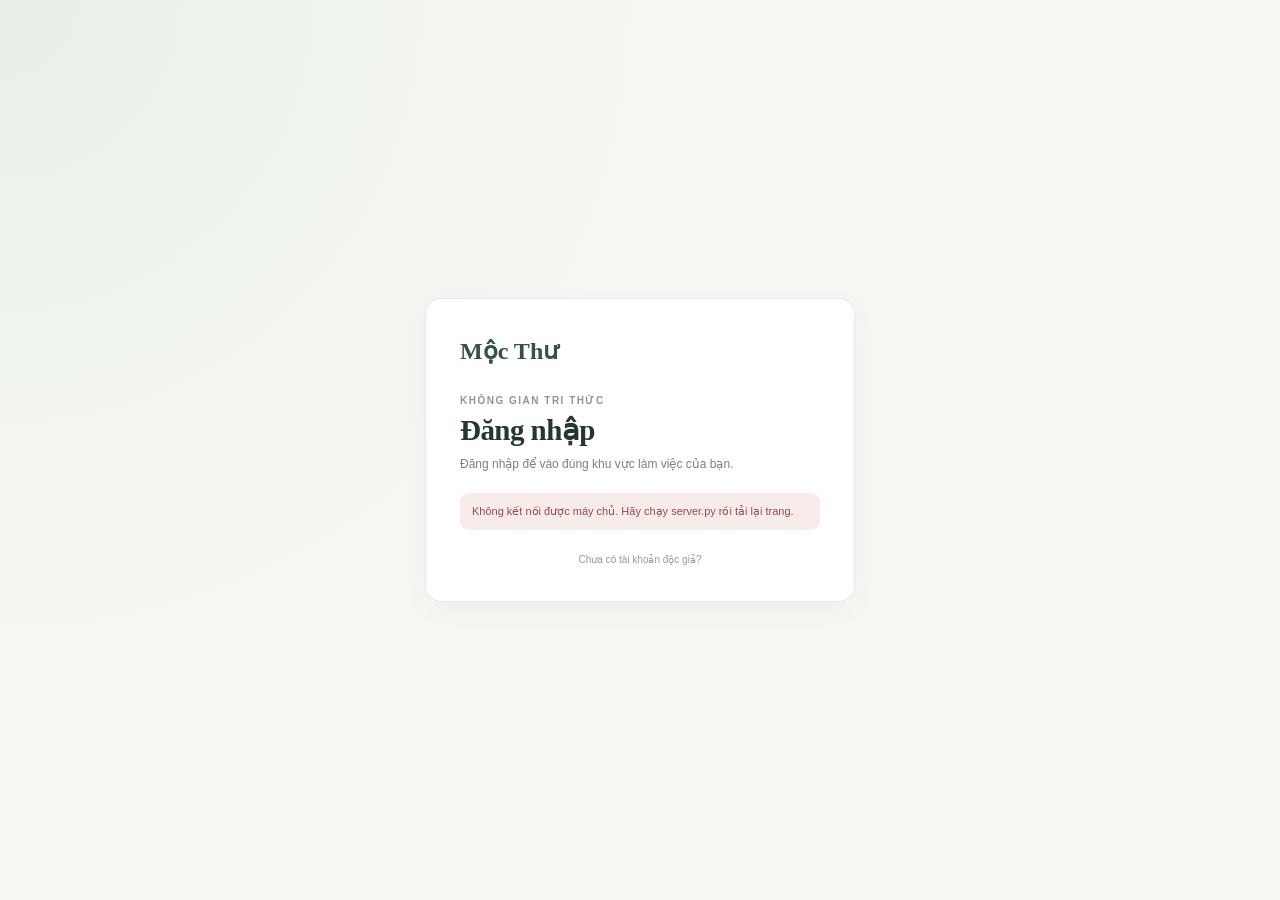
==== commit 265d34f0: "Save Giao_dien workspace changes" ====
--- a/quản lí/giao diện/trang-chủ.html
+++ b/quản lí/giao diện/trang-chủ.html
@@ -3,885 +3,214 @@
 <head>
   <meta charset="UTF-8">
   <meta name="viewport" content="width=device-width, initial-scale=1.0">
-  <meta name="theme-color" content="#f8f6f0">
-  <link rel="preconnect" href="https://fonts.googleapis.com">
-  <link rel="preconnect" href="https://fonts.gstatic.com" crossorigin>
-  <link href="https://fonts.googleapis.com/css2?family=Lora:ital,wght@0,500;0,600;0,700;1,500&family=Plus+Jakarta+Sans:ital,wght@0,400;0,500;0,600;0,700;0,800;1,400&display=swap" rel="stylesheet">
+  <meta name="theme-color" content="#f6f7f3">
+  <link rel="stylesheet" href="trang-chu.css">
   <link rel="stylesheet" href="../../dùng-chung/giao%20di%E1%BB%87n/giao-di%E1%BB%87n.css">
-  <link rel="stylesheet" href="trang-chu.css">
-  <title>Mộc Thư — Tổng quan hoạt động thư viện</title>
+  <title>Mộc Thư — Quản lý thư viện</title>
 </head>
 <body data-role="admin">
   <div class="app-shell">
-    <!-- Topbar chuẩn Stitch UI -->
     <header class="topbar">
-      <div class="brand" data-go="dashboard" style="cursor:pointer;" title="Về trang tổng quan">
+      <div class="brand">
         <button class="mobile-menu" id="mobileMenuButton" aria-label="Mở menu">☰</button>
-        <img src="../../dùng-chung/giao%20di%E1%BB%87n/logo-moc-thu.png" alt="Logo Mộc Thư" class="brand-logo-img">
-        <div class="brand-name">Mộc Thư</div>
+        <div class="brand-mark">M</div>
+        <div>
+          <div class="brand-name">mộc thư</div>
+          <div class="brand-caption">Không gian tri thức</div>
+        </div>
       </div>
-
+      <div class="mode-switch" aria-label="Vai trò hiện tại"><span class="mode-button active">Quản lí</span></div>
       <div class="top-actions">
-        <button class="top-bell-btn" aria-label="Thông báo" id="notificationButton" type="button">🔔<span class="notification-dot"></span></button>
-        <button class="role-switch-btn" type="button" id="roleSwitchBtn" title="Chuyển đổi vai trò">⇄ Chuyển vai trò</button>
-        <div class="user-chip" id="topUserChip">
-          <div class="avatar" id="topAvatar">MA</div>
+        <button class="button logout-button" id="logoutButton" type="button">Đăng xuất</button>
+        <button class="icon-button" aria-label="Thông báo" id="notificationButton">♧<span class="notification-dot"></span></button>
+        <div class="user-chip">
+          <div class="avatar" id="topAvatar">…</div>
           <div class="user-details">
-            <div class="user-name" id="topUserName">Nguyễn Mai Anh</div>
-            <div class="user-role" id="topUserRole">Quản trị viên</div>
+            <div class="user-name" id="topUserName">Đang tải tài khoản…</div>
+            <div class="user-role" id="topUserRole">Quản lí</div>
           </div>
         </div>
       </div>
     </header>
 
     <div class="workspace">
-      <!-- Sidebar chuẩn Hệ thống Quản trị -->
       <aside class="sidebar" id="sidebar">
-        <div class="sidebar-label" style="font-size:10px;font-weight:700;color:var(--muted);letter-spacing:1px;text-transform:uppercase;margin-bottom:8px;">HỆ THỐNG QUẢN TRỊ</div>
-        <nav class="nav-list" aria-label="Điều hướng">
-          <button class="nav-item active" type="button" data-go="dashboard"><span class="nav-icon">▦</span><span>Tổng quan hoạt động</span></button>
-          <button class="nav-item" type="button" data-go="reports"><span class="nav-icon">▥</span><span>Báo cáo &amp; Thống kê</span></button>
-          <button class="nav-item" type="button" data-go="accounts"><span class="nav-icon">♙</span><span>Tài khoản nhân sự</span></button>
-          <button class="nav-item" type="button" data-go="library-cards"><span class="nav-icon">▣</span><span>Hồ sơ thẻ thư viện</span></button>
-        </nav>
-
-        <div class="sidebar-bottom" style="margin-top:auto;padding-top:20px;">
-          <div class="help-card" style="display:flex;align-items:center;gap:10px;padding:12px;background:#f5efe6;border:1px solid #e7ded2;border-radius:10px;">
-            <span style="font-size:20px;color:var(--wood);">🌿</span>
-            <div>
-              <strong style="font-size:11px;color:var(--wood-dark);display:block;">Bàn làm việc Quản trị viên</strong>
-              <span style="font-size:10px;color:var(--muted);">Phiên bản Mộc 2.4</span>
-            </div>
+        <div class="sidebar-label" id="sidebarLabel">Tổng quan</div>
+        <nav class="nav-list" id="sidebarNav" aria-label="Điều hướng"></nav>
+        <div class="sidebar-bottom">
+          <div class="help-card">
+            <strong>Cần hỗ trợ?</strong>
+            <p>Xem hướng dẫn sử dụng và các mẹo quản lý thư viện.</p>
+            <a href="#" id="helpLink">Trung tâm trợ giúp →</a>
+          </div>
+          <div class="sidebar-user">
+            <div class="avatar">AL</div>
+            <div><div class="user-name" id="sidebarUserName">Đang tải tài khoản…</div><div class="user-role" id="sidebarUserRole">Quản trị hệ thống</div></div>
           </div>
         </div>
       </aside>
 
-      <!-- Main Content -->
       <main class="main">
-        <!-- ================= PAGE 1: TỔNG QUAN ADMIN (SCREEN 2 THEO STITCH UI) ================= -->
         <section class="page active" id="page-dashboard" data-page="dashboard">
-          <div class="page-heading" style="margin-bottom:20px;">
+          <div class="page-heading">
             <div>
-              <div class="eyebrow" style="color:#788e74;font-size:10.5px;font-weight:700;letter-spacing:.8px;">HỆ THỐNG QUẢN TRỊ / Báo cáo Thời gian thực</div>
-              <h1 style="font-size:26px;font-weight:700;margin:4px 0 6px;color:var(--ink);">Tổng quan hoạt động thư viện &amp; kho sách</h1>
-              <p class="page-subtitle" style="font-size:12px;color:var(--muted);margin:0;">Dữ liệu vận hành cập nhật tự động mỗi 15 phút từ các chi nhánh và quầy thủ thư.</p>
+              <div class="eyebrow">Thứ Năm, ngày 13 tháng 11</div>
+              <h1>Chào buổi sáng, An <span aria-hidden="true">☀</span></h1>
+              <p class="page-subtitle">Đây là tình hình thư viện của bạn hôm nay.</p>
             </div>
-            <div class="admin-header-actions">
-              <div class="period-pill-group">
-                <button class="period-pill active" type="button">Hôm nay</button>
-                <button class="period-pill" type="button">Tuần này</button>
-                <button class="period-pill" type="button">Tháng này</button>
-              </div>
-              <button class="button primary" id="dashboardExport" type="button" style="background:var(--wood);border-color:var(--wood);">
-                <span>↧</span> <span>Xuất báo cáo tổng hợp (Excel/PDF)</span>
-              </button>
+            <div class="heading-actions">
+              <button class="button" id="dashboardExport">↧ <span>Xuất báo cáo</span></button>
+              <button class="button primary" data-go="accounts">＋ <span>Tạo tài khoản</span></button>
             </div>
           </div>
 
-          <!-- 4 KPI Cards -->
-          <div class="admin-stats-grid">
-            <article class="admin-stat-card">
-              <div class="admin-stat-top">
-                <span class="admin-stat-label">Tổng số đầu sách</span>
-                <div class="admin-stat-icon purple">📖</div>
-              </div>
-              <div class="admin-stat-value" id="statTitles">14.850</div>
-              <div class="admin-stat-foot">
-                <span class="trend-up">↗ +5.2%</span> so với tháng trước
-              </div>
-            </article>
-
-            <article class="admin-stat-card">
-              <div class="admin-stat-top">
-                <span class="admin-stat-label">Lượt mượn trong ngày</span>
-                <div class="admin-stat-icon green">📇</div>
-              </div>
-              <div class="admin-stat-value">324 <span class="unit">lượt</span></div>
-              <div class="admin-stat-foot">
-                <span><span class="bullet-green">●</span> 48 trả lại</span>
-                <span><span class="bullet-red">●</span> 12 trễ hạn</span>
-              </div>
-            </article>
-
-            <article class="admin-stat-card">
-              <div class="admin-stat-top">
-                <span class="admin-stat-label">Doanh thu &amp; Phí dịch vụ</span>
-                <div class="admin-stat-icon amber">💰</div>
-              </div>
-              <div class="admin-stat-value">28.450.000 <span class="unit">đ</span></div>
-              <div class="admin-stat-foot">
-                <span>Làm thẻ, mượn đặc biệt &amp; phạt...</span>
-              </div>
-            </article>
-
-            <article class="admin-stat-card">
-              <div class="admin-stat-top">
-                <span class="admin-stat-label">Cảnh báo kho cần nhập</span>
-                <div class="admin-stat-icon red">⚠️</div>
-              </div>
-              <div class="admin-stat-value">08 <span class="unit">đầu sách</span></div>
-              <div class="admin-stat-foot">
-                <span style="color:#c44d42;">◇ Sắp hết tồn kho an toàn (&lt;3 cuốn)</span>
-              </div>
-            </article>
-          </div>
-
-          <!-- Middle Row: Xu hướng Mượn - Trả & Tỷ lệ thể loại -->
-          <div class="admin-two-col">
-            <!-- Biểu đồ Xu hướng Mượn - Trả sách -->
-            <article class="admin-card">
-              <div class="admin-card-head">
-                <div>
-                  <h2>Xu hướng Mượn – Trả sách</h2>
-                  <p>Lưu lượng ghi nhận trong 7 ngày gần nhất của tuần</p>
-                </div>
-                <div class="bar-chart-legend">
-                  <div class="bar-legend-item"><span class="bar-box-brown"></span> Lượt Mượn</div>
-                  <div class="bar-legend-item"><span class="bar-box-green"></span> Lượt Trả</div>
-                </div>
-              </div>
-              <svg class="bar-chart-svg" viewBox="0 0 540 210" role="img" aria-label="Biểu đồ đôi mượn trả">
-                <!-- Grid Lines -->
-                <line x1="40" y1="20" x2="520" y2="20" stroke="#f0ece6" stroke-width="1"/>
-                <line x1="40" y1="65" x2="520" y2="65" stroke="#f0ece6" stroke-width="1"/>
-                <line x1="40" y1="110" x2="520" y2="110" stroke="#f0ece6" stroke-width="1"/>
-                <line x1="40" y1="155" x2="520" y2="155" stroke="#f0ece6" stroke-width="1"/>
-                <line x1="40" y1="180" x2="520" y2="180" stroke="#dfd7cc" stroke-width="1"/>
-
-                <!-- Y-Labels -->
-                <text x="28" y="24" fill="#a09990" font-size="9" text-anchor="end" font-family="'Plus Jakarta Sans'">400</text>
-                <text x="28" y="69" fill="#a09990" font-size="9" text-anchor="end" font-family="'Plus Jakarta Sans'">300</text>
-                <text x="28" y="114" fill="#a09990" font-size="9" text-anchor="end" font-family="'Plus Jakarta Sans'">200</text>
-                <text x="28" y="159" fill="#a09990" font-size="9" text-anchor="end" font-family="'Plus Jakarta Sans'">100</text>
-                <text x="28" y="184" fill="#a09990" font-size="9" text-anchor="end" font-family="'Plus Jakarta Sans'">0</text>
-
-                <!-- Day 1: Thứ 2 (210 mượn, 175 trả) -->
-                <rect x="65" y="86" width="16" height="94" rx="2" fill="#6e4727"/>
-                <rect x="83" y="101" width="16" height="79" rx="2" fill="#3d634d"/>
-                <text x="82" y="196" fill="#7d766e" font-size="10" text-anchor="middle" font-weight="600">Thứ 2</text>
-
-                <!-- Day 2: Thứ 3 (245 mượn, 190 trả) -->
-                <rect x="130" y="70" width="16" height="110" rx="2" fill="#6e4727"/>
-                <rect x="148" y="95" width="16" height="85" rx="2" fill="#3d634d"/>
-                <text x="147" y="196" fill="#7d766e" font-size="10" text-anchor="middle" font-weight="600">Thứ 3</text>
-
-                <!-- Day 3: Thứ 4 (290 mượn, 235 trả) -->
-                <rect x="195" y="50" width="16" height="130" rx="2" fill="#6e4727"/>
-                <rect x="213" y="74" width="16" height="106" rx="2" fill="#3d634d"/>
-                <text x="212" y="196" fill="#7d766e" font-size="10" text-anchor="middle" font-weight="600">Thứ 4</text>
-
-                <!-- Day 4: Thứ 5 (275 mượn, 220 trả) -->
-                <rect x="260" y="56" width="16" height="124" rx="2" fill="#6e4727"/>
-                <rect x="278" y="81" width="16" height="99" rx="2" fill="#3d634d"/>
-                <text x="277" y="196" fill="#7d766e" font-size="10" text-anchor="middle" font-weight="600">Thứ 5</text>
-
-                <!-- Day 5: Thứ 6 (340 mượn, 270 trả) -->
-                <rect x="325" y="27" width="16" height="153" rx="2" fill="#6e4727"/>
-                <rect x="343" y="59" width="16" height="121" rx="2" fill="#3d634d"/>
-                <text x="342" y="196" fill="#7d766e" font-size="10" text-anchor="middle" font-weight="600">Thứ 6</text>
-
-                <!-- Day 6: Thứ 7 (380 mượn, 310 trả) -->
-                <rect x="390" y="9" width="16" height="171" rx="2" fill="#6e4727"/>
-                <rect x="408" y="41" width="16" height="139" rx="2" fill="#3d634d"/>
-                <text x="407" y="196" fill="#7d766e" font-size="10" text-anchor="middle" font-weight="600">Thứ 7</text>
-
-                <!-- Day 7: CN (Nay) (324 mượn, 255 trả) -->
-                <rect x="455" y="34" width="16" height="146" rx="2" fill="#6e4727"/>
-                <rect x="473" y="65" width="16" height="115" rx="2" fill="#3d634d"/>
-                <text x="472" y="196" fill="#6e4727" font-size="10" text-anchor="middle" font-weight="700">CN (Nay)</text>
-              </svg>
-            </article>
-
-            <!-- Biểu đồ Donut: Tỷ lệ thể loại sách -->
-            <article class="admin-card">
-              <div class="admin-card-head">
-                <div>
-                  <h2>Tỷ lệ thể loại sách</h2>
-                  <p>Phân bổ độc giả ưa chuộng nhất tuần qua</p>
-                </div>
-              </div>
-              <div class="donut-wrap">
-                <div class="donut-svg-container">
-                  <svg class="donut-svg" viewBox="0 0 100 100">
-                    <circle cx="50" cy="50" r="38" fill="none" stroke="#f0ece6" stroke-width="13"/>
-                    <!-- 35% Văn học cổ điển (stroke-dasharray="83.5 238.7" stroke-dashoffset="0") -->
-                    <circle cx="50" cy="50" r="38" fill="none" stroke="#6e4727" stroke-width="13" stroke-dasharray="83.5 155.2" stroke-dashoffset="0"/>
-                    <!-- 25% Kỹ năng (stroke-dasharray="59.7 179.0" stroke-dashoffset="-83.5") -->
-                    <circle cx="50" cy="50" r="38" fill="none" stroke="#3d634d" stroke-width="13" stroke-dasharray="59.7 179.0" stroke-dashoffset="-83.5"/>
-                    <!-- 20% Khoa học & Lịch sử (stroke-dasharray="47.7 191.0" stroke-dashoffset="-143.2") -->
-                    <circle cx="50" cy="50" r="38" fill="none" stroke="#c48039" stroke-width="13" stroke-dasharray="47.7 191.0" stroke-dashoffset="-143.2"/>
-                    <!-- 15% Thiếu nhi (stroke-dasharray="35.8 202.9" stroke-dashoffset="-190.9") -->
-                    <circle cx="50" cy="50" r="38" fill="none" stroke="#557e93" stroke-width="13" stroke-dasharray="35.8 202.9" stroke-dashoffset="-190.9"/>
-                    <!-- 5% Khác (stroke-dasharray="12.0 226.7" stroke-dashoffset="-226.7") -->
-                    <circle cx="50" cy="50" r="38" fill="none" stroke="#79669e" stroke-width="13" stroke-dasharray="12.0 226.7" stroke-dashoffset="-226.7"/>
-                  </svg>
-                  <div class="donut-center-text">
-                    <strong>100%</strong>
-                    <span>Đã đọc</span>
-                  </div>
-                </div>
-
-                <div class="genre-legend-list">
-                  <div class="genre-legend-row">
-                    <div class="genre-legend-left"><span class="genre-dot" style="background:#6e4727;"></span><span>Văn học cổ điển</span></div>
-                    <span class="genre-pct">35%</span>
-                  </div>
-                  <div class="genre-legend-row">
-                    <div class="genre-legend-left"><span class="genre-dot" style="background:#3d634d;"></span><span>Kỹ năng &amp; Phát triển</span></div>
-                    <span class="genre-pct">25%</span>
-                  </div>
-                  <div class="genre-legend-row">
-                    <div class="genre-legend-left"><span class="genre-dot" style="background:#c48039;"></span><span>Khoa học &amp; Lịch sử</span></div>
-                    <span class="genre-pct">20%</span>
-                  </div>
-                  <div class="genre-legend-row">
-                    <div class="genre-legend-left"><span class="genre-dot" style="background:#557e93;"></span><span>Thiếu nhi</span></div>
-                    <span class="genre-pct">15%</span>
-                  </div>
-                  <div class="genre-legend-row">
-                    <div class="genre-legend-left"><span class="genre-dot" style="background:#79669e;"></span><span>Khác</span></div>
-                    <span class="genre-pct">5%</span>
-                  </div>
-                </div>
-              </div>
-
-              <div class="donut-footer-callout">
-                ✨ <strong>Sách mượn nhiều nhất:</strong> Cây Cam Ngọt Của Tôi
-              </div>
-            </article>
-          </div>
-
-          <!-- Bottom Row: Hoạt động giao dịch mượn/trả & Top 5 Sách -->
-          <div class="admin-two-col">
-            <!-- Hoạt động giao dịch mượn/trả gần nhất -->
-            <article class="admin-card">
-              <div class="admin-card-head">
-                <div>
-                  <h2>Hoạt động giao dịch mượn/trả gần nhất</h2>
-                  <p>Nhật ký trực tiếp từ quầy dịch vụ trung tâm</p>
-                </div>
-                <div style="display:flex;align-items:center;gap:10px;">
-                  <button class="button small soft" type="button">T Lọc</button>
-                  <button class="text-link" data-go="reports" type="button">Xem tất cả →</button>
-                </div>
-              </div>
+          <div class="welcome-banner">
+            <div class="welcome-copy">
+              <div class="eyebrow">Bảng điều khiển thư viện</div>
+              <h2>Mỗi cuốn sách mở ra<br>một thế giới mới.</h2>
+              <p>Theo dõi bộ sưu tập, hoạt động mượn trả và những điều đang diễn ra tại thư viện.</p>
+              <button class="button soft" data-go="accounts">Quản lý tài khoản <span>→</span></button>
+            </div>
+            <div class="welcome-meta"><div><strong id="bannerBookCount">1,284</strong><span>đầu sách</span></div><div><strong>96%</strong><span>độc giả hài lòng</span></div></div>
+            <div class="welcome-art" aria-hidden="true">❧</div>
+          </div>
+
+          <div class="stats-grid">
+            <article class="card stat-card">
+              <div class="stat-top"><span>Tổng số đầu sách</span><span class="stat-icon">▤</span></div>
+              <div class="stat-number" id="statTitles">1,284</div>
+              <div class="stat-foot"><span class="trend">↗ 4.8%</span> so với tháng trước</div>
+            </article>
+            <article class="card stat-card">
+              <div class="stat-top"><span>Bản sách đang lưu hành</span><span class="stat-icon blue">⇄</span></div>
+              <div class="stat-number">3,642</div>
+              <div class="stat-foot"><span class="trend">↗ 12.3%</span> so với tháng trước</div>
+            </article>
+            <article class="card stat-card">
+              <div class="stat-top"><span>Đang được mượn</span><span class="stat-icon gold">⌁</span></div>
+              <div class="stat-number">248</div>
+              <div class="stat-foot"><span class="trend warn">18 phiếu</span> cần xử lý hôm nay</div>
+            </article>
+            <article class="card stat-card">
+              <div class="stat-top"><span>Quá hạn trả</span><span class="stat-icon red">◷</span></div>
+              <div class="stat-number">12</div>
+              <div class="stat-foot"><span class="trend warn">Cần nhắc nhở</span> độc giả</div>
+            </article>
+          </div>
+
+          <div class="dashboard-grid">
+            <article class="card">
+              <div class="card-header">
+                <div><h2 class="card-title">Hoạt động mượn &amp; trả</h2><p class="card-subtitle">Tổng lượt giao dịch trong 7 tháng gần nhất</p></div>
+                <div class="chart-legend"><span class="legend-dot"></span>Lượt mượn</div>
+              </div>
+              <div class="chart-wrap">
+                <svg class="chart" viewBox="0 0 620 215" role="img" aria-label="Biểu đồ lượt mượn sách theo tháng">
+                  <defs><linearGradient id="areaFill" x1="0" x2="0" y1="0" y2="1"><stop offset="0%" stop-color="#759579" stop-opacity=".2"/><stop offset="100%" stop-color="#759579" stop-opacity="0"/></linearGradient></defs>
+                  <line class="chart-gridline" x1="42" y1="28" x2="604" y2="28"/><line class="chart-gridline" x1="42" y1="72" x2="604" y2="72"/><line class="chart-gridline" x1="42" y1="116" x2="604" y2="116"/><line class="chart-gridline" x1="42" y1="160" x2="604" y2="160"/>
+                  <text class="chart-label" x="5" y="31">400</text><text class="chart-label" x="5" y="75">300</text><text class="chart-label" x="5" y="119">200</text><text class="chart-label" x="5" y="163">100</text>
+                  <path class="chart-area" d="M50 133 C78 122 95 111 130 116 S190 86 220 99 S282 105 310 78 S372 92 400 72 S460 89 490 56 S555 68 594 42 L594 177 L50 177 Z"/>
+                  <path class="chart-line" d="M50 133 C78 122 95 111 130 116 S190 86 220 99 S282 105 310 78 S372 92 400 72 S460 89 490 56 S555 68 594 42"/>
+                  <circle class="chart-point" cx="50" cy="133" r="4"/><circle class="chart-point" cx="130" cy="116" r="4"/><circle class="chart-point" cx="220" cy="99" r="4"/><circle class="chart-point" cx="310" cy="78" r="4"/><circle class="chart-point" cx="400" cy="72" r="4"/><circle class="chart-point" cx="490" cy="56" r="4"/><circle class="chart-point" cx="594" cy="42" r="4"/>
+                  <text class="chart-label" x="39" y="198">T5</text><text class="chart-label" x="119" y="198">T6</text><text class="chart-label" x="209" y="198">T7</text><text class="chart-label" x="299" y="198">T8</text><text class="chart-label" x="389" y="198">T9</text><text class="chart-label" x="479" y="198">T10</text><text class="chart-label" x="580" y="198">T11</text>
+                </svg>
+              </div>
+            </article>
+            <article class="card">
+              <div class="card-header"><div><h2 class="card-title">Hoạt động gần đây</h2><p class="card-subtitle">Cập nhật mới nhất trong thư viện</p></div><button class="text-link" data-go="reports">Xem tất cả</button></div>
+              <div class="activity-list">
+                <div class="activity-item"><div class="activity-icon">↗</div><div class="activity-copy"><strong>Nguyễn Minh Anh đã mượn sách</strong><span>Nhà giả kim · 14 ngày</span></div><span class="activity-time">09:42</span></div>
+                <div class="activity-item"><div class="activity-icon gold">＋</div><div class="activity-copy"><strong>Phiếu nhập PN-2025-084</strong><span>24 bản sách · NXB Trẻ</span></div><span class="activity-time">09:10</span></div>
+                <div class="activity-item"><div class="activity-icon blue">↙</div><div class="activity-copy"><strong>Trần Hoàng Nam đã trả sách</strong><span>Tuổi trẻ đáng giá bao nhiêu</span></div><span class="activity-time">08:56</span></div>
+                <div class="activity-item"><div class="activity-icon gold">◷</div><div class="activity-copy"><strong>Nhắc trả sách sắp đến hạn</strong><span>4 phiếu mượn trong 2 ngày</span></div><span class="activity-time">08:30</span></div>
+              </div>
+            </article>
+          </div>
+
+          <div class="content-grid">
+            <article class="card table-card">
+              <div class="table-toolbar"><h2 class="card-title">Đầu sách được mượn nhiều</h2><span class="text-link">Danh mục minh họa</span></div>
               <div class="table-scroll">
-                <table class="recent-trans-table">
-                  <thead>
-                    <tr>
-                      <th>Mã GD</th>
-                      <th>Độc giả</th>
-                      <th>Tên sách</th>
-                      <th>Loại giao dịch</th>
-                      <th>Thời gian</th>
-                      <th>Trạng thái</th>
-                    </tr>
-                  </thead>
+                <table><thead><tr><th>Tên sách</th><th>Mã sách</th><th>Đang mượn</th><th>Tình trạng</th></tr></thead>
                   <tbody>
-                    <tr>
-                      <td class="tx-code">#GD-8921</td>
-                      <td>
-                        <div class="tx-reader">Trần Minh Quân</div>
-                        <div class="tx-reader-sub">MT-8902</div>
-                      </td>
-                      <td style="font-weight:600;">Chiếc Thuyền Ngoài Xa</td>
-                      <td>Mượn mới</td>
-                      <td style="color:var(--muted);">10:42 Hôm nay</td>
-                      <td><span class="tx-status-pill tx-status-blue">Đang mượn</span></td>
-                    </tr>
-                    <tr>
-                      <td class="tx-code">#GD-8920</td>
-                      <td>
-                        <div class="tx-reader">Lê Hoàng Nam</div>
-                        <div class="tx-reader-sub">MT-5412</div>
-                      </td>
-                      <td style="font-weight:600;">Sapiens: Lược Sử Loài Ng...</td>
-                      <td>Đã trả sách</td>
-                      <td style="color:var(--muted);">10:30 Hôm nay</td>
-                      <td><span class="tx-status-pill tx-status-green">Thành công</span></td>
-                    </tr>
-                    <tr>
-                      <td class="tx-code">#GD-8919</td>
-                      <td>
-                        <div class="tx-reader">Phạm Thu Thảo</div>
-                        <div class="tx-reader-sub">MT-9043</div>
-                      </td>
-                      <td style="font-weight:600;">Rừng Na-uy (Haruki Murak...</td>
-                      <td>Nộp phạt quá hạn</td>
-                      <td style="color:var(--muted);">09:55 Hôm nay</td>
-                      <td><span class="tx-status-pill tx-status-red">Quá hạn (4 ngày)</span></td>
-                    </tr>
-                    <tr>
-                      <td class="tx-code">#GD-8918</td>
-                      <td>
-                        <div class="tx-reader">Vũ Thanh Tùng</div>
-                        <div class="tx-reader-sub">MT-1120</div>
-                      </td>
-                      <td style="font-weight:600;">Muôn Kiếp Nhân Sinh - Tậ...</td>
-                      <td>Gia hạn (+14 ngày)</td>
-                      <td style="color:var(--muted);">09:12 Hôm nay</td>
-                      <td><span class="tx-status-pill tx-status-blue">Đang mượn</span></td>
-                    </tr>
-                    <tr>
-                      <td class="tx-code">#GD-8917</td>
-                      <td>
-                        <div class="tx-reader">Đỗ Bích Phương</div>
-                        <div class="tx-reader-sub">MT-7865</div>
-                      </td>
-                      <td style="font-weight:600;">Nhà Giả Kim (Paulo Coelho)</td>
-                      <td>Mượn mới</td>
-                      <td style="color:var(--muted);">08:45 Hôm nay</td>
-                      <td><span class="tx-status-pill tx-status-blue">Đang mượn</span></td>
-                    </tr>
+                    <tr><td><div class="book-cell"><span class="book-cover">N</span><span><span class="book-title">Nhà giả kim</span><span class="book-author">Paulo Coelho</span></span></div></td><td>VH-00124</td><td>18 / 25</td><td><span class="badge">Đang lưu hành</span></td></tr>
+                    <tr><td><div class="book-cell"><span class="book-cover ochre">T</span><span><span class="book-title">Tuổi trẻ đáng giá bao nhiêu</span><span class="book-author">Rosie Nguyễn</span></span></div></td><td>KN-00087</td><td>14 / 20</td><td><span class="badge warning">Sắp hết</span></td></tr>
+                    <tr><td><div class="book-cell"><span class="book-cover blue-cover">R</span><span><span class="book-title">Rừng Na Uy</span><span class="book-author">Haruki Murakami</span></span></div></td><td>VH-00209</td><td>11 / 18</td><td><span class="badge">Đang lưu hành</span></td></tr>
                   </tbody>
                 </table>
               </div>
             </article>
-
-            <!-- Top 5 Sách Tuần Này -->
-            <article class="admin-card">
-              <div class="admin-card-head">
-                <div>
-                  <h2>Top 5 Sách Tuần Này</h2>
-                  <p>Xếp hạng theo lượt mượn thực tế</p>
-                </div>
-                <span style="font-size:18px;">🎖️</span>
-              </div>
-
-              <div class="top5-list">
-                <!-- 1. Cây Cam Ngọt Của Tôi -->
-                <div class="top5-item">
-                  <div class="top5-item-header">
-                    <div class="top5-title-group">
-                      <div class="top5-rank-circle">1</div>
-                      <div class="top5-book-title">Cây Cam Ngọt Của Tôi</div>
-                    </div>
-                    <span class="top5-count">94 lượt</span>
-                  </div>
-                  <div class="top5-sub">José Mauro de Vasconcelos • Văn học kinh điển</div>
-                  <div class="top5-bar-bg"><div class="top5-bar-fill" style="width:94%;"></div></div>
-                </div>
-
-                <!-- 2. Tâm Lý Học Về Tiền -->
-                <div class="top5-item">
-                  <div class="top5-item-header">
-                    <div class="top5-title-group">
-                      <div class="top5-rank-circle" style="background:#855c36;">2</div>
-                      <div class="top5-book-title">Tâm Lý Học Về Tiền</div>
-                    </div>
-                    <span class="top5-count">82 lượt</span>
-                  </div>
-                  <div class="top5-sub">Morgan Housel • Kỹ năng tài chính</div>
-                  <div class="top5-bar-bg"><div class="top5-bar-fill" style="width:82%;background:#855c36;"></div></div>
-                </div>
-
-                <!-- 3. Đại Dương Đen -->
-                <div class="top5-item">
-                  <div class="top5-item-header">
-                    <div class="top5-title-group">
-                      <div class="top5-rank-circle" style="background:#9c6f44;">3</div>
-                      <div class="top5-book-title">Đại Dương Đen</div>
-                    </div>
-                    <span class="top5-count">67 lượt</span>
-                  </div>
-                  <div class="top5-sub">Đặng Hoàng Giang • Tâm lý xã hội</div>
-                  <div class="top5-bar-bg"><div class="top5-bar-fill" style="width:67%;background:#9c6f44;"></div></div>
-                </div>
-
-                <!-- 4. Sapiens: Lược Sử Loài Người -->
-                <div class="top5-item">
-                  <div class="top5-item-header">
-                    <div class="top5-title-group">
-                      <div class="top5-rank-circle" style="background:#b38558;">4</div>
-                      <div class="top5-book-title">Sapiens: Lược Sử Loài Ng...</div>
-                    </div>
-                    <span class="top5-count">58 lượt</span>
-                  </div>
-                  <div class="top5-sub">Yuval Noah Harari • Lịch sử nhân loại</div>
-                  <div class="top5-bar-bg"><div class="top5-bar-fill" style="width:58%;background:#b38558;"></div></div>
-                </div>
-
-                <!-- 5. Hoàng Tử Bé -->
-                <div class="top5-item">
-                  <div class="top5-item-header">
-                    <div class="top5-title-group">
-                      <div class="top5-rank-circle" style="background:#c79a6d;">5</div>
-                      <div class="top5-book-title">Hoàng Tử Bé</div>
-                    </div>
-                    <span class="top5-count">45 lượt</span>
-                  </div>
-                  <div class="top5-sub">Antoine de Saint-Exupéry • Văn học Thiếu nhi</div>
-                  <div class="top5-bar-bg"><div class="top5-bar-fill" style="width:45%;background:#c79a6d;"></div></div>
-                </div>
-              </div>
-
-              <div class="top5-shelf-callout">
-                <span style="display:flex;align-items:center;gap:8px;color:#2e663e;font-weight:600;">
-                  <span>▤</span> Bố trí bổ sung kệ trưng bày
-                </span>
-                <a href="#page-reports" data-go="reports" style="color:var(--wood);font-weight:700;text-decoration:none;">Xem báo cáo →</a>
-              </div>
-            </article>
-          </div>
-
-          <div class="footer-note" style="margin-top:25px;text-align:center;color:var(--muted);font-size:11px;">Mộc Thư · Hệ thống quản lý thư viện hiện đại · Cập nhật tự động</div>
+            <article class="card">
+              <div class="table-toolbar"><h2 class="card-title">Tình hình thư viện</h2><span class="badge">Hôm nay</span></div>
+              <div class="quick-list">
+                <div class="quick-item"><span class="quick-item-title">Phiếu mượn đang mở</span><span class="quick-item-value">248</span></div>
+                <div class="quick-item"><span class="quick-item-title">Đã trả hôm nay</span><span class="quick-item-value">36</span></div>
+                <div class="quick-item"><span class="quick-item-title">Độc giả đang hoạt động</span><span class="quick-item-value">1.026</span></div>
+              </div>
+              <div class="stock-alert"><span>◇</span><div><strong>7 đầu sách sắp hết hàng</strong><p>Kiểm tra kho để lên phiếu nhập bổ sung.</p></div></div>
+            </article>
+          </div>
+          <div class="footer-note">Mộc Thư · Hệ thống quản lý thư viện · Dữ liệu minh họa cho giao diện mẫu</div>
         </section>
 
-        <!-- ================= PAGE 2: BÁO CÁO THỐNG KÊ & PHÂN TÍCH (SCREEN 3 THEO STITCH UI) ================= -->
-        <section class="page" id="page-reports" data-page="reports">
-          <div class="page-heading">
-            <div>
-              <div class="eyebrow" style="color:#788e74;font-size:10.5px;font-weight:700;letter-spacing:.8px;">HỆ THỐNG DỮ LIỆU TẬP TRUNG • KẾ TOÁN &amp; VẬN HÀNH</div>
-              <h1 style="font-size:26px;font-weight:700;margin:4px 0 6px;color:var(--ink);">Báo cáo Thống kê &amp; Phân tích Hoạt động</h1>
-              <p class="page-subtitle" style="font-size:12px;color:var(--muted);margin:0;">Tổng hợp dữ liệu luân chuyển sách, nguồn thu hội viên và hiệu suất phục vụ độc giả định kỳ tại Thư quán Mộc Thư.</p>
-            </div>
-            <div class="heading-actions">
-              <button class="button" id="reportsExportExcel" type="button">↧ Xuất Excel (.xlsx)</button>
-              <button class="button" id="reportsExportPdf" type="button">↧ Xuất PDF (.pdf)</button>
-              <button class="button primary" onclick="window.print()" type="button" style="background:var(--wood);border-color:var(--wood);">🖨 In báo cáo</button>
-            </div>
-          </div>
-
-          <!-- Bộ lọc báo cáo -->
-          <div class="reports-filter-bar">
-            <div class="reports-filter-item">
-              <label>Chuyên đề báo cáo</label>
-              <select aria-label="Chuyên đề">
-                <option>Doanh thu &amp; Tiền phạt vi phạm</option>
-                <option>Tần suất lưu hành đầu sách</option>
-                <option>Hiệu suất trả sách &amp; Quá hạn</option>
-                <option>Nguồn tài trợ &amp; Thanh lý</option>
-              </select>
-            </div>
-
-            <div class="reports-filter-item">
-              <label>Kỳ thống kê</label>
-              <div class="period-pill-group">
-                <button class="period-pill" type="button">Tuần này</button>
-                <button class="period-pill active" type="button">Tháng 10/2023</button>
-                <button class="period-pill" type="button">Quý 3</button>
-                <button class="period-pill" type="button">Năm nay</button>
-              </div>
-            </div>
-
-            <div class="reports-filter-item">
-              <label>Khoảng ngày cụ thể</label>
-              <input type="text" value="01/10/2023" style="width:90px;" aria-label="Từ ngày">
-              <span>—</span>
-              <input type="text" value="31/10/2023" style="width:90px;" aria-label="Đến ngày">
-            </div>
-          </div>
-
-          <!-- 4 KPI Báo cáo -->
-          <div class="admin-stats-grid">
-            <article class="admin-stat-card">
-              <div class="admin-stat-top">
-                <span class="admin-stat-label">TỔNG DOANH THU HOẠT ĐỘNG</span>
-                <div class="admin-stat-icon amber">₫</div>
-              </div>
-              <div class="admin-stat-value">142.600.000 <span class="unit">đ</span></div>
-              <div class="admin-stat-foot">
-                <span class="trend-up">↗ +12.4%</span> so với kỳ trước
-              </div>
-            </article>
-
-            <article class="admin-stat-card">
-              <div class="admin-stat-top">
-                <span class="admin-stat-label">LƯỢT ĐỘC GIẢ MƯỢN SÁCH</span>
-                <div class="admin-stat-icon green">👥</div>
-              </div>
-              <div class="admin-stat-value">4.820 <span class="unit">lượt</span></div>
-              <div class="admin-stat-foot">
-                <span>+340 lượt trung bình 155 lượt/ngày</span>
-              </div>
-            </article>
-
-            <article class="admin-stat-card">
-              <div class="admin-stat-top">
-                <span class="admin-stat-label">HỆ SỐ LUÂN CHUYỂN KHO</span>
-                <div class="admin-stat-icon purple">⇄</div>
-              </div>
-              <div class="admin-stat-value">68.5 <span class="unit">%</span></div>
-              <div class="admin-stat-foot">
-                <span>Tồn kho an toàn: 31.5% • <strong style="color:#2e663e;">Tốt</strong></span>
-              </div>
-            </article>
-
-            <article class="admin-stat-card">
-              <div class="admin-stat-top">
-                <span class="admin-stat-label">TỶ LỆ TRẢ ĐÚNG KỲ HẠN</span>
-                <div class="admin-stat-icon red">⏱️</div>
-              </div>
-              <div class="admin-stat-value">94.2 <span class="unit">%</span></div>
-              <div class="admin-stat-foot">
-                <span style="color:#c44d42;">5.8% quá hạn • 280 cuốn trễ hạn</span>
-              </div>
-            </article>
-          </div>
-
-          <!-- 2 Cột Biểu đồ Cơ cấu doanh thu & Mật độ giờ -->
-          <div class="admin-two-col">
-            <!-- Cơ cấu doanh thu theo tháng -->
-            <article class="admin-card">
-              <div class="admin-card-head">
-                <div>
-                  <h2>Cơ Cấu Doanh Thu Theo Tháng</h2>
-                  <p>Phân rã 4 nguồn thu chính trong 6 tháng gần nhất (Đơn vị: Triệu VNĐ) — Năm 2023</p>
-                </div>
-              </div>
-              <div style="display:flex;gap:12px;font-size:10px;margin-bottom:12px;flex-wrap:wrap;color:var(--muted);">
-                <span><span style="display:inline-block;width:9px;height:9px;background:#6e4727;border-radius:2px;"></span> Phí thành viên</span>
-                <span><span style="display:inline-block;width:9px;height:9px;background:#3d634d;border-radius:2px;"></span> Mượn sách đọc tại chỗ/ngoại trú</span>
-                <span><span style="display:inline-block;width:9px;height:9px;background:#c48039;border-radius:2px;"></span> Phạt quá hạn &amp; Đền bù</span>
-                <span><span style="display:inline-block;width:9px;height:9px;background:#79669e;border-radius:2px;"></span> Thanh lý sách cũ</span>
-              </div>
-
-              <!-- Stacked Bar Chart -->
-              <svg viewBox="0 0 500 170" style="width:100%;height:180px;display:block;">
-                <line x1="30" y1="20" x2="480" y2="20" stroke="#f0ece6"/>
-                <line x1="30" y1="60" x2="480" y2="60" stroke="#f0ece6"/>
-                <line x1="30" y1="100" x2="480" y2="100" stroke="#f0ece6"/>
-                <line x1="30" y1="140" x2="480" y2="140" stroke="#dfd7cc"/>
-
-                <!-- T5 -->
-                <rect x="55" y="115" width="28" height="25" fill="#79669e"/>
-                <rect x="55" y="95" width="28" height="20" fill="#c48039"/>
-                <rect x="55" y="70" width="28" height="25" fill="#3d634d"/>
-                <rect x="55" y="50" width="28" height="20" fill="#6e4727"/>
-                <text x="69" y="156" fill="#888" font-size="10" text-anchor="middle" font-weight="600">T5</text>
-
-                <!-- T6 -->
-                <rect x="125" y="110" width="28" height="30" fill="#79669e"/>
-                <rect x="125" y="90" width="28" height="20" fill="#c48039"/>
-                <rect x="125" y="60" width="28" height="30" fill="#3d634d"/>
-                <rect x="125" y="40" width="28" height="20" fill="#6e4727"/>
-                <text x="139" y="156" fill="#888" font-size="10" text-anchor="middle" font-weight="600">T6</text>
-
-                <!-- T7 -->
-                <rect x="195" y="105" width="28" height="35" fill="#79669e"/>
-                <rect x="195" y="85" width="28" height="20" fill="#c48039"/>
-                <rect x="195" y="55" width="28" height="30" fill="#3d634d"/>
-                <rect x="195" y="35" width="28" height="20" fill="#6e4727"/>
-                <text x="209" y="156" fill="#888" font-size="10" text-anchor="middle" font-weight="600">T7</text>
-
-                <!-- T8 -->
-                <rect x="265" y="100" width="28" height="40" fill="#79669e"/>
-                <rect x="265" y="80" width="28" height="20" fill="#c48039"/>
-                <rect x="265" y="45" width="28" height="35" fill="#3d634d"/>
-                <rect x="265" y="25" width="28" height="20" fill="#6e4727"/>
-                <text x="279" y="156" fill="#888" font-size="10" text-anchor="middle" font-weight="600">T8</text>
-
-                <!-- T9 -->
-                <rect x="335" y="95" width="28" height="45" fill="#79669e"/>
-                <rect x="335" y="75" width="28" height="20" fill="#c48039"/>
-                <rect x="335" y="40" width="28" height="35" fill="#3d634d"/>
-                <rect x="335" y="20" width="28" height="20" fill="#6e4727"/>
-                <text x="349" y="156" fill="#888" font-size="10" text-anchor="middle" font-weight="600">T9</text>
-
-                <!-- T10 (Nay) -->
-                <rect x="405" y="85" width="28" height="55" fill="#79669e"/>
-                <rect x="405" y="65" width="28" height="20" fill="#c48039"/>
-                <rect x="405" y="30" width="28" height="35" fill="#3d634d"/>
-                <rect x="405" y="10" width="28" height="20" fill="#6e4727"/>
-                <text x="419" y="156" fill="#6e4727" font-size="10" text-anchor="middle" font-weight="700">T10 (Nay)</text>
-              </svg>
-
-              <div style="display:flex;justify-content:space-between;padding:10px 0 0;border-top:1px dashed var(--line);font-size:11px;color:var(--muted);">
-                <span>Tổng thu tháng hiện tại: <strong style="color:var(--ink);">142.6 tr đ</strong></span>
-                <span>Mục tiêu quý 4: <strong>400 tr đ (Đạt 35.6%)</strong></span>
-              </div>
-            </article>
-
-            <!-- Mật độ khung giờ đến thư quán -->
-            <article class="admin-card">
-              <div class="admin-card-head">
-                <div>
-                  <h2>Mật Độ Khung Giờ Đến Thư Quán</h2>
-                  <p>Phân bổ lượng khách mượn &amp; đọc sách theo giờ trong ngày</p>
-                </div>
-                <span class="badge" style="background:#eaf4ed;color:#2e663e;">Trực tiếp</span>
-              </div>
-
-              <div style="display:grid;gap:8px;font-size:11px;">
-                <div style="display:flex;align-items:center;gap:6px;color:#c48039;font-weight:600;">
-                  <span>☀️</span> Cao điểm sáng: 08:00 – 11:00 • 1.840 lượt (38%)
-                </div>
-                <div style="display:flex;align-items:center;gap:6px;color:#6e4727;font-weight:600;">
-                  <span>🌤️</span> Cao điểm chiều: 14:00 – 17:00 • 2.120 lượt (44%)
-                </div>
-              </div>
-
-              <div class="heatmap-timeline">
-                <div class="heatmap-col">
-                  <div class="heatmap-bar light" style="height:35%;"></div>
-                  <span class="heatmap-label">07:00</span>
-                </div>
-                <div class="heatmap-col">
-                  <div class="heatmap-bar dense" style="height:90%;"></div>
-                  <span class="heatmap-label">10:00</span>
-                </div>
-                <div class="heatmap-col">
-                  <div class="heatmap-bar medium" style="height:60%;"></div>
-                  <span class="heatmap-label">13:00</span>
-                </div>
-                <div class="heatmap-col">
-                  <div class="heatmap-bar dense" style="height:98%;"></div>
-                  <span class="heatmap-label">16:00</span>
-                </div>
-                <div class="heatmap-col">
-                  <div class="heatmap-bar medium" style="height:70%;"></div>
-                  <span class="heatmap-label">19:00</span>
-                </div>
-                <div class="heatmap-col">
-                  <div class="heatmap-bar light" style="height:40%;"></div>
-                  <span class="heatmap-label">21:00</span>
-                </div>
-              </div>
-
-              <div style="display:flex;align-items:center;justify-content:center;gap:14px;font-size:10px;color:var(--muted);margin-top:14px;">
-                <span><span style="display:inline-block;width:8px;height:8px;background:#b0cfb9;border-radius:2px;"></span> Thưa</span>
-                <span><span style="display:inline-block;width:8px;height:8px;background:#5a8a68;border-radius:2px;"></span> Vừa</span>
-                <span><span style="display:inline-block;width:8px;height:8px;background:#2f593b;border-radius:2px;"></span> Rất đông</span>
-              </div>
-
-              <div style="margin-top:14px;padding:10px 12px;background:#f3f8f4;border:1px solid #d7e8db;border-radius:8px;font-size:11px;color:#285235;">
-                💡 <strong>Đề xuất:</strong> Tăng cường 2 nhân sự kiểm đếm tại quầy lưu thông vào hai khung giờ <strong>09:30</strong> và <strong>15:30</strong> để giảm thời gian chờ mượn sách.
-              </div>
-            </article>
-          </div>
-
-          <!-- Bảng 1: Hiệu Suất Lưu Hành Theo Nhóm Thể Loại -->
-          <article class="admin-card" style="margin-bottom:20px;">
-            <div class="admin-card-head">
-              <div>
-                <h2>Hiệu Suất Lưu Hành Theo Nhóm Thể Loại</h2>
-                <p>Chi tiết 5 nhóm sách có lượt quan tâm lớn nhất trong kỳ thống kê</p>
-              </div>
-              <button class="text-link" type="button">Xem tất cả 18 thể loại →</button>
-            </div>
-            <div class="table-scroll">
-              <table class="category-perf-table">
-                <thead>
-                  <tr>
-                    <th>Nhóm Thể Loại Sách</th>
-                    <th>Số Đầu Sách</th>
-                    <th>Tổng Lượt Mượn</th>
-                    <th>Doanh Thu Phát Sinh</th>
-                    <th>Mức Độ Yêu Thích</th>
-                    <th>Đánh Giá TB</th>
-                  </tr>
-                </thead>
-                <tbody>
-                  <tr>
-                    <td><strong style="color:var(--ink);">● Văn học &amp; Tiểu thuyết Kinh điển</strong></td>
-                    <td>1.450</td>
-                    <td>1.620 lượt</td>
-                    <td style="font-weight:700;">48.200.000 đ</td>
-                    <td>
-                      <div class="perf-bar-bg"><div class="perf-bar-fill" style="width:88%;"></div></div>
-                      <span style="font-size:11px;color:var(--muted);">88%</span>
-                    </td>
-                    <td><span style="color:#c48039;">★ 4.9/5</span></td>
-                  </tr>
-                  <tr>
-                    <td><strong style="color:var(--ink);">● Triết học &amp; Tâm lý học Ứng dụng</strong></td>
-                    <td>820</td>
-                    <td>1.105 lượt</td>
-                    <td style="font-weight:700;">34.600.000 đ</td>
-                    <td>
-                      <div class="perf-bar-bg"><div class="perf-bar-fill" style="width:79%;"></div></div>
-                      <span style="font-size:11px;color:var(--muted);">79%</span>
-                    </td>
-                    <td><span style="color:#c48039;">★ 4.8/5</span></td>
-                  </tr>
-                  <tr>
-                    <td><strong style="color:var(--ink);">● Lịch sử, Văn hóa &amp; Địa chí Việt Nam</strong></td>
-                    <td>640</td>
-                    <td>780 lượt</td>
-                    <td style="font-weight:700;">22.800.000 đ</td>
-                    <td>
-                      <div class="perf-bar-bg"><div class="perf-bar-fill" style="width:71%;"></div></div>
-                      <span style="font-size:11px;color:var(--muted);">71%</span>
-                    </td>
-                    <td><span style="color:#c48039;">★ 4.7/5</span></td>
-                  </tr>
-                  <tr>
-                    <td><strong style="color:var(--ink);">● Mỹ thuật, Kiến trúc &amp; Nhiếp ảnh</strong></td>
-                    <td>410</td>
-                    <td>690 lượt</td>
-                    <td style="font-weight:700;">21.500.000 đ</td>
-                    <td>
-                      <div class="perf-bar-bg"><div class="perf-bar-fill" style="width:65%;"></div></div>
-                      <span style="font-size:11px;color:var(--muted);">65%</span>
-                    </td>
-                    <td><span style="color:#c48039;">★ 4.6/5</span></td>
-                  </tr>
-                  <tr>
-                    <td><strong style="color:var(--ink);">● Kinh tế &amp; Đổi mới sáng tạo</strong></td>
-                    <td>530</td>
-                    <td>625 lượt</td>
-                    <td style="font-weight:700;">15.500.000 đ</td>
-                    <td>
-                      <div class="perf-bar-bg"><div class="perf-bar-fill" style="width:55%;"></div></div>
-                      <span style="font-size:11px;color:var(--muted);">55%</span>
-                    </td>
-                    <td><span style="color:#c48039;">★ 4.5/5</span></td>
-                  </tr>
-                </tbody>
-              </table>
-            </div>
-          </article>
-
-          <!-- Bảng 2: Danh Sách Bạn Đọc Quá Hạn Cần Nhắc Nhở -->
-          <article class="admin-card" style="padding:0;overflow:hidden;border:1px solid #f3cbca;">
-            <div class="overdue-alert-header">
-              <div style="display:flex;align-items:center;gap:10px;">
-                <span style="font-size:18px;">⚠️</span>
-                <div>
-                  <strong>Danh Sách Bạn Đọc Quá Hạn Cần Nhắc Nhở</strong>
-                  <div style="font-size:11px;color:#79342d;">Ưu tiên xử lý các trường hợp quá hạn trên 5 ngày để bảo toàn số lượng sách</div>
-                </div>
-              </div>
-              <button class="button primary" id="sendAllReminders" type="button" style="background:#c44d42;border-color:#b53f34;font-size:11px;padding:7px 14px;">
-                🔔 Gửi nhắc toàn bộ (4)
-              </button>
-            </div>
-
-            <div class="table-scroll">
-              <table class="recent-trans-table" style="background:#fff;">
-                <thead>
-                  <tr>
-                    <th style="padding-left:18px;">Mã Thẻ</th>
-                    <th>Tên Bạn Đọc</th>
-                    <th>Sách Đang Giữ</th>
-                    <th>Số Ngày Quá Hạn</th>
-                    <th>Phạt Ước Tính</th>
-                    <th style="padding-right:18px;">Hành Động</th>
-                  </tr>
-                </thead>
-                <tbody>
-                  <tr>
-                    <td style="padding-left:18px;"><strong class="tx-code">MT-2023-8841</strong></td>
-                    <td><strong>Trần Đình Quang</strong></td>
-                    <td>Việt Nam Sử Lược (Tập 1 &amp; 2)</td>
-                    <td><span class="tx-status-pill tx-status-red">12 ngày</span></td>
-                    <td style="font-weight:700;color:#c44d42;">60.000 đ</td>
-                    <td style="padding-right:18px;"><button class="button small soft" type="button" onclick="alert('Đã gửi SMS và email nhắc nhở đến độc giả Trần Đình Quang!')">Gửi nhắc nhở</button></td>
-                  </tr>
-                  <tr>
-                    <td style="padding-left:18px;"><strong class="tx-code">MT-2022-5129</strong></td>
-                    <td><strong>Lê Hoàng Yến Vy</strong></td>
-                    <td>Rừng Na-uy – Haruki Murakami</td>
-                    <td><span class="tx-status-pill tx-status-red">8 ngày</span></td>
-                    <td style="font-weight:700;color:#c44d42;">40.000 đ</td>
-                    <td style="padding-right:18px;"><button class="button small soft" type="button" onclick="alert('Đã gửi SMS và email nhắc nhở đến độc giả Lê Hoàng Yến Vy!')">Gửi nhắc nhở</button></td>
-                  </tr>
-                  <tr>
-                    <td style="padding-left:18px;"><strong class="tx-code">MT-2022-3184</strong></td>
-                    <td><strong>Phạm Minh Đức</strong></td>
-                    <td>Kiến Trúc Truyền Thống Xứ Huế</td>
-                    <td><span class="tx-status-pill" style="background:#fef4e8;color:#b7762c;">4 ngày</span></td>
-                    <td style="font-weight:700;color:#b7762c;">20.000 đ</td>
-                    <td style="padding-right:18px;"><button class="button small soft" type="button" onclick="alert('Đã gửi nhắc nhở đến độc giả Phạm Minh Đức!')">Gửi nhắc nhở</button></td>
-                  </tr>
-                  <tr>
-                    <td style="padding-left:18px;"><strong class="tx-code">MT-2022-9901</strong></td>
-                    <td><strong>Hoàng Thu Thảo</strong></td>
-                    <td>Tâm Lý Học Về Tiền – Morgan Housel</td>
-                    <td><span class="tx-status-pill" style="background:#fef4e8;color:#b7762c;">2 ngày</span></td>
-                    <td style="font-weight:700;color:#b7762c;">10.000 đ</td>
-                    <td style="padding-right:18px;"><button class="button small soft" type="button" onclick="alert('Đã gửi nhắc nhở đến độc giả Hoàng Thu Thảo!')">Gửi nhắc nhở</button></td>
-                  </tr>
-                </tbody>
-              </table>
-            </div>
-
-            <div style="padding:10px 18px;background:#fdfcfb;border-top:1px solid var(--line);font-size:11px;color:var(--muted);display:flex;justify-content:space-between;">
-              <span>ⓘ Phí quá hạn quy định: 5.000 đ/ngày/cuốn. Hệ thống tự động gửi email và SMS cảnh báo sau ngày thứ 3.</span>
-              <span>Đang hiển thị 4/16 bạn đọc cần lưu ý</span>
-            </div>
-          </article>
-        </section>
-
-        <!-- ================= PAGE 3: TÀI KHOẢN NHÂN SỰ ================= -->
-        <section class="page" id="page-accounts" data-page="accounts">
-          <div class="page-heading">
-            <div>
-              <div class="eyebrow">QUẢN TRỊ HỆ THỐNG • PHÂN QUYỀN NỘI BỘ</div>
-              <h1>Tài khoản nhân sự thủ thư</h1>
-              <p class="page-subtitle">Cấp phát và quản lý thông tin đăng nhập của đội ngũ thủ thư, đồng bộ dữ liệu bảo mật trên SQLite.</p>
-            </div>
-          </div>
-          <div class="account-layout">
-            <form class="card account-create" id="userCreateForm">
-              <div class="card-header">
-                <div>
-                  <h2 class="card-title">Tạo tài khoản thủ thư</h2>
-                  <p class="card-subtitle">Cấp mới tài khoản truy cập nghiệp vụ</p>
-                </div>
-              </div>
-              <div class="account-fields">
-                <label class="field">
-                  <span>Họ và tên nhân viên</span>
-                  <input name="fullName" required maxlength="100" placeholder="Ví dụ: Nguyễn Văn An" autocomplete="off">
-                </label>
-                <label class="field">
-                  <span>Email khôi phục</span>
-                  <input name="email" type="email" required maxlength="255" placeholder="an@example.com" autocomplete="email">
-                </label>
-                <label class="field">
-                  <span>Tên đăng nhập hệ thống</span>
-                  <input name="username" required minlength="3" maxlength="32" pattern="[A-Za-z0-9._-]+" placeholder="Ví dụ: thuthu_an" autocomplete="off">
-                </label>
-                <label class="field">
-                  <span>Mật khẩu khởi tạo</span>
-                  <input name="password" type="password" required minlength="10" autocomplete="new-password" placeholder="Tối thiểu 10 ký tự">
-                </label>
-                <input type="hidden" name="role" value="librarian">
-                <button class="button primary" type="submit">＋ Tạo tài khoản thủ thư</button>
-              </div>
-            </form>
-            <article class="card table-card account-list">
-              <div class="table-toolbar">
-                <div>
-                  <h2 class="card-title">Danh sách tài khoản thủ thư</h2>
-                  <p class="card-subtitle">Khóa tài khoản sẽ chặn đăng nhập tức thì vào hệ thống.</p>
-                </div>
-                <button class="text-link" id="reloadUsers" type="button">↻ Làm mới</button>
-              </div>
-              <div class="table-scroll">
-                <table>
-                  <thead>
-                    <tr>
-                      <th>Họ và tên</th>
-                      <th>Tên đăng nhập</th>
-                      <th>Chức danh</th>
-                      <th>Trạng thái</th>
-                      <th>Thao tác</th>
-                    </tr>
-                  </thead>
-                  <tbody id="accountsTable">
-                    <tr><td colspan="5" class="table-empty">Đang tải tài khoản…</td></tr>
-                  </tbody>
-                </table>
-              </div>
-            </article>
-          </div>
-        </section>
-
-        <!-- ================= PAGE 4: THẺ THƯ VIỆN ================= -->
-        <section class="page" id="page-library-cards" data-page="library-cards">
-          <div class="page-heading"><div><div class="eyebrow">Hồ sơ thư viện</div><h1>Mở / khóa thẻ thư viện</h1><p class="page-subtitle">Trạng thái thẻ quyết định quyền sử dụng dịch vụ mượn sách tại thư quán.</p></div></div>
-          <div class="toolbar-row"><label class="search-box"><span>⌕</span><input type="search" placeholder="Tìm mã thẻ hoặc tên độc giả..." aria-label="Tìm thẻ thư viện"></label><button class="button primary" type="button">＋ Cấp thẻ thư viện mới</button></div>
-          <article class="card table-card">
-            <div class="table-toolbar"><div><h2 class="card-title">Danh sách thẻ bạn đọc</h2><p class="card-subtitle">Mỗi độc giả có hồ sơ thẻ riêng với mã thẻ RFID và trạng thái sử dụng.</p></div></div>
-            <div class="table-scroll"><table><thead><tr><th>Mã thẻ</th><th>Độc giả</th><th>Ngày cấp</th><th>Ngày hết hạn</th><th>Trạng thái thẻ</th><th>Thao tác</th></tr></thead><tbody>
-              <tr><td><strong>THE-0001</strong></td><td>Nguyễn Minh Anh</td><td>12/04/2023</td><td>12/04/2025</td><td><span class="badge">Đang mở</span></td><td><button class="button small" type="button">Khóa thẻ</button></td></tr>
-              <tr><td><strong>THE-0002</strong></td><td>Trần Hoàng Nam</td><td>06/03/2023</td><td>06/03/2025</td><td><span class="badge danger">Đã khóa</span></td><td><button class="button small soft" type="button">Mở thẻ</button></td></tr>
-              <tr><td><strong>THE-0003</strong></td><td>Lê Ngọc Hà</td><td>19/01/2022</td><td>19/01/2024</td><td><span class="badge warning">Hết hạn</span></td><td><button class="button small soft" type="button">Gia hạn</button></td></tr>
-              <tr><td><strong>THE-0004</strong></td><td>Đỗ Bích Phương</td><td>15/08/2023</td><td>15/08/2025</td><td><span class="badge">Đang mở</span></td><td><button class="button small" type="button">Khóa thẻ</button></td></tr>
-            </tbody></table></div>
-          </article>
+<section class="page" id="page-accounts" data-page="accounts">
+  <div class="page-heading"><div><div class="eyebrow">Quản trị hệ thống</div><h1>Tài khoản thủ thư</h1><p class="page-subtitle">Tạo và quản lý tài khoản dùng để đăng nhập của nhân viên thủ thư.</p></div></div>
+  <div class="account-layout">
+    <form class="card account-create" id="userCreateForm">
+      <div class="card-header"><div><h2 class="card-title">Tạo tài khoản thủ thư</h2><p class="card-subtitle">Tài khoản đăng nhập, tách biệt với thẻ thư viện</p></div></div>
+      <div class="account-fields">
+        <label class="field"><span>Họ và tên</span><input name="fullName" required maxlength="100"></label>
+        <label class="field"><span>Tên đăng nhập</span><input name="username" required minlength="3" maxlength="32" pattern="[A-Za-z0-9._-]+"></label>
+        <label class="field"><span>Mật khẩu</span><input name="password" type="password" required minlength="10" autocomplete="new-password"></label>
+        <input type="hidden" name="role" value="librarian">
+        <button class="button primary" type="submit">Tạo tài khoản</button>
+      </div>
+    </form>
+    <article class="card table-card account-list">
+      <div class="table-toolbar"><div><h2 class="card-title">Tài khoản thủ thư</h2><p class="card-subtitle">Khóa tài khoản sẽ chặn đăng nhập, không làm thay đổi thẻ thư viện.</p></div><button class="text-link" id="reloadUsers" type="button">Làm mới</button></div>
+      <div class="table-scroll"><table><thead><tr><th>Người dùng</th><th>Tên đăng nhập</th><th>Loại</th><th>Trạng thái</th><th>Thao tác</th></tr></thead><tbody id="accountsTable"><tr><td colspan="5" class="table-empty">Đang tải tài khoản…</td></tr></tbody></table></div>
+    </article>
+  </div>
+</section>
+
+<section class="page" id="page-library-cards" data-page="library-cards">
+  <div class="page-heading"><div><div class="eyebrow">Hồ sơ thư viện</div><h1>Mở / khóa thẻ thư viện</h1><p class="page-subtitle">Trạng thái thẻ quyết định quyền sử dụng dịch vụ thư viện; thẻ không phải tài khoản đăng nhập.</p></div></div>
+  <div class="card scaffold-note"><strong>Khung chức năng</strong><span>Danh sách và thao tác bên dưới chưa nối với dữ liệu SQLite. Tài khoản đăng nhập được quản lý riêng.</span></div>
+  <div class="toolbar-row"><label class="search-box"><span>⌕</span><input type="search" placeholder="Tìm mã thẻ hoặc tên độc giả..." aria-label="Tìm thẻ thư viện" disabled></label><button class="button primary" type="button" disabled title="Chức năng đang được dựng">＋ Cấp thẻ thư viện</button></div>
+  <article class="card table-card">
+    <div class="table-toolbar"><div><h2 class="card-title">Danh sách thẻ</h2><p class="card-subtitle">Mỗi độc giả có hồ sơ thẻ riêng với mã thẻ và trạng thái sử dụng.</p></div></div>
+    <div class="table-scroll"><table><thead><tr><th>Mã thẻ</th><th>Độc giả</th><th>Ngày cấp</th><th>Ngày hết hạn</th><th>Trạng thái thẻ</th><th>Thao tác</th></tr></thead><tbody>
+      <tr><td><strong>THE-0001</strong></td><td>Nguyễn Minh Anh</td><td>12/04/2025</td><td>12/04/2027</td><td><span class="badge">Đang mở</span></td><td><button class="button small" type="button" disabled>Khóa thẻ</button></td></tr>
+      <tr><td><strong>THE-0002</strong></td><td>Trần Hoàng Nam</td><td>06/03/2025</td><td>06/03/2027</td><td><span class="badge danger">Đã khóa</span></td><td><button class="button small soft" type="button" disabled>Mở thẻ</button></td></tr>
+      <tr><td><strong>THE-0003</strong></td><td>Lê Ngọc Hà</td><td>19/01/2024</td><td>19/01/2026</td><td><span class="badge warning">Hết hạn</span></td><td><button class="button small soft" type="button" disabled>Gia hạn</button></td></tr>
+    </tbody></table></div>
+  </article>
+  <div class="footer-note">Khóa thẻ ảnh hưởng quyền sử dụng dịch vụ thư viện, không khóa tài khoản đăng nhập.</div>
+</section>
+<section class="page" id="page-reports" data-page="reports">
+          <div class="page-heading"><div><div class="eyebrow">Số liệu &amp; phân tích</div><h1>Báo cáo thư viện</h1><p class="page-subtitle">Tổng hợp hoạt động mượn trả, số lượng sách và doanh thu tiền phạt.</p></div><div class="heading-actions"><button class="button primary" id="reportsExport">↧ Xuất báo cáo CSV</button></div></div>
+          <div class="toolbar-row"><div class="filter-group"><button class="filter-button active" data-report-period="month">Tháng này</button><button class="filter-button" data-report-period="quarter">Quý này</button><button class="filter-button" data-report-period="year">Năm nay</button></div><select class="select-quiet" aria-label="Chọn năm"><option>2025</option><option>2024</option></select></div>
+          <div class="stats-grid">
+            <article class="card stat-card"><div class="stat-top"><span>Lượt mượn trong kỳ</span><span class="stat-icon blue">⇄</span></div><div class="stat-number">1.486</div><div class="stat-foot"><span class="trend">↗ 12,3%</span> so với kỳ trước</div></article>
+            <article class="card stat-card"><div class="stat-top"><span>Sách đã nhập</span><span class="stat-icon">＋</span></div><div class="stat-number">326</div><div class="stat-foot">Từ 8 nhà cung cấp</div></article>
+            <article class="card stat-card"><div class="stat-top"><span>Tiền phạt đã thu</span><span class="stat-icon gold">₫</span></div><div class="stat-number">2,45 tr</div><div class="stat-foot">Từ 46 lượt thanh toán</div></article>
+            <article class="card stat-card"><div class="stat-top"><span>Tỷ lệ trả đúng hạn</span><span class="stat-icon">✓</span></div><div class="stat-number">94,8%</div><div class="stat-foot"><span class="trend">↗ 2,1%</span> so với kỳ trước</div></article>
+          </div>
+          <div class="dashboard-grid">
+            <article class="card"><div class="card-header"><div><h2 class="card-title">Tổng quan hoạt động</h2><p class="card-subtitle">Lượt mượn sách theo tháng</p></div><span class="badge">2025</span></div><div class="chart-wrap">
+              <svg class="chart" viewBox="0 0 620 215" role="img" aria-label="Biểu đồ tổng quan hoạt động"><defs><linearGradient id="reportFill" x1="0" x2="0" y1="0" y2="1"><stop offset="0%" stop-color="#759579" stop-opacity=".2"/><stop offset="100%" stop-color="#759579" stop-opacity="0"/></linearGradient></defs>
+                <line class="chart-gridline" x1="42" y1="28" x2="604" y2="28"/><line class="chart-gridline" x1="42" y1="72" x2="604" y2="72"/><line class="chart-gridline" x1="42" y1="116" x2="604" y2="116"/><line class="chart-gridline" x1="42" y1="160" x2="604" y2="160"/>
+                <text class="chart-label" x="5" y="31">400</text><text class="chart-label" x="5" y="75">300</text><text class="chart-label" x="5" y="119">200</text><text class="chart-label" x="5" y="163">100</text>
+                <path d="M50 133 C78 122 95 111 130 116 S190 86 220 99 S282 105 310 78 S372 92 400 72 S460 89 490 56 S555 68 594 42 L594 177 L50 177 Z" fill="url(#reportFill)"/>
+                <path class="chart-line" d="M50 133 C78 122 95 111 130 116 S190 86 220 99 S282 105 310 78 S372 92 400 72 S460 89 490 56 S555 68 594 42"/>
+                <text class="chart-label" x="40" y="198">T5</text><text class="chart-label" x="135" y="198">T6</text><text class="chart-label" x="230" y="198">T7</text><text class="chart-label" x="325" y="198">T8</text><text class="chart-label" x="420" y="198">T9</text><text class="chart-label" x="515" y="198">T10</text><text class="chart-label" x="585" y="198">T11</text>
+              </svg></div></article>
+            <article class="card"><div class="card-header"><div><h2 class="card-title">Cơ cấu tài liệu</h2><p class="card-subtitle">Theo thể loại sách</p></div></div><div class="quick-list">
+              <div class="quick-item"><span class="quick-item-title">Văn học</span><span class="quick-item-value">36% · 1.735</span></div><div class="quick-item"><span class="quick-item-title">Kỹ năng sống</span><span class="quick-item-value">24% · 1.157</span></div><div class="quick-item"><span class="quick-item-title">Khoa học &amp; kỹ thuật</span><span class="quick-item-value">18% · 868</span></div><div class="quick-item"><span class="quick-item-title">Thiếu nhi</span><span class="quick-item-value">14% · 675</span></div><div class="quick-item"><span class="quick-item-title">Khác</span><span class="quick-item-value">8% · 385</span></div>
+            </div></article>
+          </div>
+          <article class="card table-card" style="margin-top:16px"><div class="table-toolbar"><h2 class="card-title">Tổng hợp nhập xuất kho</h2><span class="card-subtitle">Tháng 11 năm 2025</span></div><div class="table-scroll"><table><thead><tr><th>Chỉ tiêu</th><th>Số lượng</th><th>Giá trị ước tính</th><th>Ghi chú</th></tr></thead><tbody><tr><td><strong>Tồn đầu kỳ</strong></td><td>4.494 bản</td><td>—</td><td>Ngày 01/11/2025</td></tr><tr><td><strong>Nhập trong kỳ</strong></td><td>326 bản</td><td>38.600.000 ₫</td><td>8 phiếu nhập</td></tr><tr><td><strong>Xuất cho mượn</strong></td><td>1.486 lượt</td><td>—</td><td>1.102 độc giả</td></tr><tr><td><strong>Tồn cuối kỳ</strong></td><td>4.820 bản</td><td>—</td><td>Kiểm kê gần nhất 10/11</td></tr></tbody></table></div></article>
+          <div class="footer-note">Mộc Thư · Báo cáo dùng số liệu minh họa</div>
         </section>
       </main>
     </div>
@@ -894,7 +223,7 @@
   <script src="../../dùng-chung/chức%20n%C4%83ng/d%E1%BB%AF-li%E1%BB%87u-m%E1%BA%ABu.js"></script>
   <script src="../chức năng/quản-lý-tài-khoản.js"></script>
   <script src="../../dùng-chung/chức%20n%C4%83ng/b%C3%A1o-c%C3%A1o.js"></script>
-  <script src="../../dùng-chung/chức%20n%C4%83ng/điều-hướng.js"></script>
-  <script src="../../dùng-chung/chức%20n%C4%83ng/khởi-động.js"></script>
+  <script src="../../dùng-chung/chức%20n%C4%83ng/%C4%91i%E1%BB%81u-h%C6%B0%E1%BB%9Bng.js"></script>
+  <script src="../../dùng-chung/chức%20n%C4%83ng/kh%E1%BB%9Fi-%C4%91%E1%BB%99ng.js"></script>
 </body>
 </html>
--- a/quản lí/giao diện/trang-chu.css
+++ b/quản lí/giao diện/trang-chu.css
@@ -1,784 +1,53 @@
-/* Mộc Thư - Bố cục Dashboard & Báo cáo Quản Trị Hệ Thống (Chuẩn Stitch UI) */
+/* Bố cục dashboard và báo cáo quản trị */
+.welcome-banner { position: relative; display: flex; align-items: center; justify-content: space-between; min-height: 208px; overflow: hidden; margin-bottom: 19px; padding: 27px 31px; border: 1px solid #e5ebe3; border-radius: 17px; background: linear-gradient(112deg, #eaf1e9 0%, #f2f4ec 58%, #f7efe3 100%); }
+.welcome-copy { position: relative; z-index: 1; max-width: 520px; }
+.welcome-copy .eyebrow { color: #788e74; }
+.welcome-copy h2 { margin: 3px 0 7px; font-family: Georgia, serif; font-size: 27px; font-weight: 500; line-height: 1.2; }
+.welcome-copy p { max-width: 420px; margin: 0 0 13px; color: #6e7b72; font-size: 11px; }
+.welcome-meta { position: relative; z-index: 1; display: flex; gap: 26px; margin-left: auto; padding-right: 74px; }
+.welcome-meta div { display: grid; gap: 2px; }
+.welcome-meta strong { font-family: Georgia, serif; font-size: 23px; font-weight: 600; }
+.welcome-meta span { color: #78847d; font-size: 9px; }
+.welcome-art { position: absolute; right: 16px; bottom: -36px; color: rgba(105, 132, 105, .12); font-family: Georgia, serif; font-size: 175px; line-height: 1; transform: rotate(-14deg); }
+.dashboard-grid { display: grid; grid-template-columns: minmax(0, 1.65fr) minmax(270px, .85fr); gap: 16px; margin-bottom: 18px; }
+.chart-wrap { padding: 10px 18px 16px; }
+.chart { display: block; width: 100%; height: 207px; overflow: visible; }
+.chart-label { fill: #939c96; font-size: 10px; }
+.chart-gridline { stroke: #edf0eb; stroke-width: 1; }
+.chart-area { fill: url(#areaFill); }
+.chart-line { fill: none; stroke: #64856d; stroke-linecap: round; stroke-linejoin: round; stroke-width: 3; }
+.chart-point { fill: #fff; stroke: #64856d; stroke-width: 2.5; }
+.chart-legend { display: flex; align-items: center; gap: 7px; color: var(--muted); font-size: 10px; }
+.legend-dot { width: 7px; height: 7px; border-radius: 50%; background: #64856d; }
+.activity-list { padding: 9px 18px 14px; }
+.activity-item { display: flex; align-items: flex-start; gap: 10px; padding: 12px 0; border-bottom: 1px solid #f0f2ee; }
+.activity-item:last-child { border-bottom: 0; }
+.activity-icon { display: grid; width: 30px; height: 30px; flex: 0 0 30px; place-items: center; border-radius: 9px; color: var(--green); background: var(--green-soft); font-size: 13px; }
+.activity-icon.gold { color: #a77a3b; background: var(--gold-soft); }
+.activity-icon.blue { color: var(--blue); background: var(--blue-soft); }
+.activity-copy { min-width: 0; flex: 1; }
+.activity-copy strong { display: block; overflow: hidden; font-size: 10px; font-weight: 600; text-overflow: ellipsis; white-space: nowrap; }
+.activity-copy span { color: var(--muted); font-size: 9px; }
+.activity-time { flex: 0 0 auto; color: #9aa39d; font-size: 9px; }
+.content-grid { display: grid; grid-template-columns: minmax(0, 1.55fr) minmax(260px, .8fr); gap: 16px; }
+.quick-list { padding: 4px 17px 12px; }
+.quick-item { display: flex; align-items: center; justify-content: space-between; gap: 8px; padding: 11px 0; border-bottom: 1px solid #f0f2ee; }
+.quick-item:last-child { border-bottom: 0; }
+.quick-item-title { color: #526158; font-size: 10px; }
+.quick-item-value { font-size: 10px; font-weight: 700; }
+.stock-alert { display: flex; align-items: flex-start; gap: 10px; margin: 13px 16px 16px; padding: 11px; border: 1px solid #f2e6d3; border-radius: 11px; background: #fcf8f1; }
+.stock-alert span:first-child { color: #aa7c3b; font-size: 14px; }
+.stock-alert strong { display: block; color: #806334; font-size: 10px; }
+.stock-alert p { margin: 2px 0 0; color: #97856a; font-size: 9px; }
 
-/* Typography & Base */
-.admin-header-actions {
-  display: flex;
-  align-items: center;
-  gap: 10px;
-}
-
-.period-pill-group {
-  display: inline-flex;
-  background: #ede6dc;
-  padding: 3px;
-  border-radius: 20px;
-  gap: 2px;
-}
-
-.period-pill {
-  border: none;
-  background: transparent;
-  padding: 6px 14px;
-  border-radius: 16px;
-  font-size: 11px;
-  font-weight: 600;
-  color: var(--muted);
-  cursor: pointer;
-  transition: all .15s ease;
-}
-
-.period-pill.active {
-  background: #fff;
-  color: var(--wood-dark);
-  box-shadow: 0 2px 6px rgba(0,0,0,.06);
-}
-
-.period-pill:hover:not(.active) {
-  color: var(--ink);
-}
-
-/* Stat KPI Cards */
-.admin-stats-grid {
-  display: grid;
-  grid-template-columns: repeat(4, 1fr);
-  gap: 16px;
-  margin-bottom: 22px;
-}
-
-.admin-stat-card {
-  background: #fff;
-  border: 1px solid var(--line);
-  border-radius: 14px;
-  padding: 18px 20px;
-  box-shadow: var(--shadow);
-  display: flex;
-  flex-direction: column;
-  justify-content: space-between;
-}
-
-.admin-stat-top {
-  display: flex;
-  align-items: flex-start;
-  justify-content: space-between;
-  gap: 8px;
-}
-
-.admin-stat-label {
-  font-size: 11px;
-  font-weight: 600;
-  color: var(--muted);
-  text-transform: uppercase;
-  letter-spacing: .4px;
-}
-
-.admin-stat-icon {
-  width: 38px;
-  height: 38px;
-  border-radius: 10px;
-  display: grid;
-  place-items: center;
-  font-size: 16px;
-}
-
-.admin-stat-icon.purple { background: #f3edf8; color: #765593; }
-.admin-stat-icon.green  { background: #eaf3ec; color: #366d48; }
-.admin-stat-icon.amber  { background: #fdf3e7; color: #b7762c; }
-.admin-stat-icon.red    { background: #fceeed; color: #c44d42; }
-
-.admin-stat-value {
-  font-family: var(--font-sans);
-  font-variant-numeric: tabular-nums lining-nums;
-  font-feature-settings: "tnum" 1, "lnum" 1;
-  font-size: 30px;
-  font-weight: 800;
-  color: var(--ink);
-  letter-spacing: -0.8px;
-  line-height: 1.15;
-  margin: 12px 0 6px;
-}
-
-.admin-stat-value span.unit {
-  font-size: 16px;
-  font-weight: 600;
-  color: var(--muted);
-  margin-left: 4px;
-}
-
-.admin-stat-foot {
-  font-size: 11px;
-  color: var(--muted);
-  display: flex;
-  align-items: center;
-  gap: 8px;
-  flex-wrap: wrap;
-}
-
-.admin-stat-foot .trend-up {
-  color: #366d48;
-  font-weight: 600;
-}
-
-.admin-stat-foot .bullet-green { color: #366d48; }
-.admin-stat-foot .bullet-amber { color: #b7762c; }
-.admin-stat-foot .bullet-red   { color: #c44d42; }
-
-/* 2-Column Dashboard Grid */
-.admin-two-col {
-  display: grid;
-  grid-template-columns: minmax(0, 1.6fr) minmax(320px, 1fr);
-  gap: 18px;
-  margin-bottom: 20px;
-}
-
-.admin-card {
-  background: #fff;
-  border: 1px solid var(--line);
-  border-radius: 14px;
-  padding: 20px 22px;
-  box-shadow: var(--shadow);
-}
-
-.admin-card-head {
-  display: flex;
-  align-items: flex-start;
-  justify-content: space-between;
-  margin-bottom: 16px;
-}
-
-.admin-card-head h2, .admin-card-head h3 {
-  font-family: var(--font-serif);
-  font-size: 17px;
-  font-weight: 600;
-  margin: 0 0 4px;
-  color: var(--ink);
-}
-
-.admin-card-head p {
-  margin: 0;
-  font-size: 11px;
-  color: var(--muted);
-}
-
-/* Biểu đồ đôi Mượn - Trả */
-.bar-chart-legend {
-  display: flex;
-  gap: 16px;
-  font-size: 11px;
-  color: var(--muted);
-}
-
-.bar-legend-item {
-  display: flex;
-  align-items: center;
-  gap: 6px;
-}
-
-.bar-box-brown {
-  width: 10px;
-  height: 10px;
-  background: #6e4727;
-  border-radius: 2px;
-}
-
-.bar-box-green {
-  width: 10px;
-  height: 10px;
-  background: #3d634d;
-  border-radius: 2px;
-}
-
-.bar-chart-svg {
-  width: 100%;
-  height: 220px;
-  display: block;
-}
-
-/* Donut Chart & Thể loại */
-.donut-wrap {
-  display: flex;
-  align-items: center;
-  justify-content: space-between;
-  gap: 20px;
-  margin: 10px 0 16px;
-}
-
-.donut-svg-container {
-  position: relative;
-  width: 150px;
-  height: 150px;
-  flex: 0 0 150px;
-}
-
-.donut-svg {
-  transform: rotate(-90deg);
-  width: 100%;
-  height: 100%;
-}
-
-.donut-center-text {
-  position: absolute;
-  inset: 0;
-  display: flex;
-  flex-direction: column;
-  align-items: center;
-  justify-content: center;
-  text-align: center;
-  pointer-events: none;
-}
-
-.donut-center-text strong {
-  font-family: var(--font-sans);
-  font-size: 22px;
-  font-weight: 800;
-  color: var(--ink);
-  line-height: 1;
-}
-
-.donut-center-text span {
-  font-size: 10px;
-  color: var(--muted);
-  margin-top: 2px;
-}
-
-.genre-legend-list {
-  flex: 1;
-  display: grid;
-  gap: 8px;
-}
-
-.genre-legend-row {
-  display: flex;
-  align-items: center;
-  justify-content: space-between;
-  font-size: 11.5px;
-}
-
-.genre-legend-left {
-  display: flex;
-  align-items: center;
-  gap: 8px;
-  color: var(--ink);
-}
-
-.genre-dot {
-  width: 8px;
-  height: 8px;
-  border-radius: 50%;
-}
-
-.genre-pct {
-  font-family: var(--font-sans);
-  font-weight: 700;
-  color: var(--ink);
-}
-
-.donut-footer-callout {
-  padding: 10px 14px;
-  background: var(--wood-soft);
-  border: 1px dashed var(--wood-line);
-  border-radius: 8px;
-  font-size: 11px;
-  color: var(--wood-dark);
-  margin-top: 10px;
-}
-
-/* Bảng hoạt động gần nhất */
-.recent-trans-table {
-  width: 100%;
-  border-collapse: collapse;
-  font-size: 11.5px;
-}
-
-.recent-trans-table th {
-  text-align: left;
-  padding: 10px 8px;
-  font-size: 10.5px;
-  font-weight: 700;
-  color: var(--muted);
-  border-bottom: 1px solid var(--line);
-  text-transform: uppercase;
-  letter-spacing: .3px;
-}
-
-.recent-trans-table td {
-  padding: 12px 8px;
-  border-bottom: 1px solid var(--line-subtle);
-  vertical-align: middle;
-}
-
-.recent-trans-table tr:last-child td {
-  border-bottom: none;
-}
-
-.tx-code {
-  font-family: var(--font-sans);
-  font-weight: 700;
-  color: var(--muted);
-  font-size: 11px;
-}
-
-.tx-reader {
-  font-weight: 600;
-  color: var(--ink);
-}
-
-.tx-reader-sub {
-  font-size: 10px;
-  color: var(--muted);
-}
-
-.tx-status-pill {
-  display: inline-block;
-  padding: 4px 10px;
-  border-radius: 12px;
-  font-size: 10.5px;
-  font-weight: 600;
-  text-align: center;
-  white-space: nowrap;
-}
-
-.tx-status-blue  { background: #e9f2f8; color: #376885; }
-.tx-status-green { background: #eaf4ed; color: #2e663e; }
-.tx-status-red   { background: #fceeed; color: #b84337; }
-
-/* Top 5 Sách Tuần Này */
-.top5-list {
-  display: grid;
-  gap: 14px;
-}
-
-.top5-item {
-  display: flex;
-  flex-direction: column;
-  gap: 6px;
-}
-
-.top5-item-header {
-  display: flex;
-  align-items: center;
-  justify-content: space-between;
-}
-
-.top5-title-group {
-  display: flex;
-  align-items: center;
-  gap: 9px;
-  min-width: 0;
-}
-
-.top5-rank-circle {
-  width: 22px;
-  height: 22px;
-  border-radius: 50%;
-  background: var(--wood);
-  color: #fff;
-  font-family: var(--font-sans);
-  font-size: 11px;
-  font-weight: 700;
-  display: grid;
-  place-items: center;
-  flex: 0 0 22px;
-}
-
-.top5-book-title {
-  font-size: 12.5px;
-  font-weight: 600;
-  color: var(--ink);
-  white-space: nowrap;
-  overflow: hidden;
-  text-overflow: ellipsis;
-}
-
-.top5-count {
-  font-family: var(--font-sans);
-  font-size: 11.5px;
-  font-weight: 700;
-  color: var(--wood);
-  white-space: nowrap;
-}
-
-.top5-sub {
-  font-size: 10px;
-  color: var(--muted);
-  padding-left: 31px;
-}
-
-.top5-bar-bg {
-  height: 5px;
-  background: #ede6dc;
-  border-radius: 3px;
-  overflow: hidden;
-  margin-left: 31px;
-}
-
-.top5-bar-fill {
-  height: 100%;
-  background: var(--wood);
-  border-radius: 3px;
-}
-
-.top5-shelf-callout {
-  display: flex;
-  align-items: center;
-  justify-content: space-between;
-  background: #f7f9f6;
-  border: 1px solid #dee7de;
-  border-radius: 9px;
-  padding: 10px 14px;
-  margin-top: 16px;
-  font-size: 11px;
-}
-
-/* Screen 3: Báo Cáo Thống Kê & Phân Tích */
-.reports-filter-bar {
-  display: flex;
-  align-items: center;
-  gap: 16px;
-  background: #fff;
-  border: 1px solid var(--line);
-  border-radius: 12px;
-  padding: 12px 18px;
-  margin-bottom: 20px;
-  flex-wrap: wrap;
-}
-
-.reports-filter-item {
-  display: flex;
-  align-items: center;
-  gap: 8px;
-  font-size: 11.5px;
-}
-
-.reports-filter-item label {
-  font-weight: 700;
-  color: var(--muted);
-  text-transform: uppercase;
-  font-size: 10px;
-  letter-spacing: .4px;
-}
-
-.reports-filter-item select, .reports-filter-item input {
-  padding: 6px 12px;
-  border: 1px solid var(--line);
-  border-radius: 8px;
-  font-size: 12px;
-  background: #fff;
-  color: var(--ink);
-}
-
-.heatmap-timeline {
-  display: flex;
-  align-items: flex-end;
-  justify-content: space-between;
-  gap: 8px;
-  height: 90px;
-  margin: 16px 0 10px;
-  padding-bottom: 22px;
-  position: relative;
-  border-bottom: 1px solid var(--line);
-}
-
-.heatmap-col {
-  flex: 1;
-  display: flex;
-  flex-direction: column;
-  align-items: center;
-  height: 100%;
-  justify-content: flex-end;
-  position: relative;
-}
-
-.heatmap-bar {
-  width: 100%;
-  border-radius: 4px 4px 0 0;
-  transition: all .2s;
-}
-
-.heatmap-bar.light  { background: #b0cfb9; }
-.heatmap-bar.medium { background: #5a8a68; }
-.heatmap-bar.dense  { background: #2f593b; }
-
-.heatmap-label {
-  position: absolute;
-  bottom: -20px;
-  font-size: 9.5px;
-  color: var(--muted);
-}
-
-.category-perf-table {
-  width: 100%;
-  border-collapse: collapse;
-  font-size: 12px;
-}
-
-.category-perf-table th {
-  text-align: left;
-  padding: 11px 10px;
-  border-bottom: 1px solid var(--line);
-  color: var(--muted);
-  font-size: 10.5px;
-  text-transform: uppercase;
-  letter-spacing: .4px;
-}
-
-.category-perf-table td {
-  padding: 13px 10px;
-  border-bottom: 1px solid var(--line-subtle);
-}
-
-.perf-bar-bg {
-  width: 100px;
-  height: 6px;
-  background: #ede6dc;
-  border-radius: 3px;
-  overflow: hidden;
-  display: inline-block;
-  vertical-align: middle;
-  margin-right: 8px;
-}
-
-.perf-bar-fill {
-  height: 100%;
-  background: var(--wood);
-}
-
-.overdue-alert-header {
-  display: flex;
-  align-items: center;
-  justify-content: space-between;
-  background: #faebea;
-  border: 1px solid #f3cbca;
-  border-radius: 10px 10px 0 0;
-  padding: 12px 18px;
-}
-
-.overdue-alert-header strong {
-  color: #a4382e;
-  font-size: 13px;
-}
-
-.overdue-alert-header span {
-  color: #79342d;
-  font-size: 11px;
-}
-
-/* Responsive */
-@media (max-width: 1100px) {
-  .admin-stats-grid {
-    grid-template-columns: repeat(2, 1fr);
-  }
-  .admin-two-col {
-    grid-template-columns: 1fr;
-  }
-}
-
-@media (max-width: 640px) {
-  .admin-stats-grid {
-    grid-template-columns: 1fr;
-  }
-}
-
-/* ================= BỐ CỤC TÀI KHOẢN NHÂN SỰ CHUẨN STITCH UI ================= */
-.account-layout {
-  display: grid;
-  grid-template-columns: 360px minmax(0, 1fr);
-  gap: 22px;
-  align-items: start;
-  margin-top: 6px;
-}
-
-@media (max-width: 960px) {
-  .account-layout {
-    grid-template-columns: 1fr;
-  }
-}
-
-.account-create {
-  background: #ffffff;
-  border: 1px solid var(--line);
-  border-radius: 14px;
-  padding: 22px 24px 26px;
-  box-shadow: 0 4px 16px rgba(44, 30, 18, 0.04);
-}
-
-.account-create .card-header {
-  padding: 0 0 16px 0;
-  margin-bottom: 18px;
-  border-bottom: 1px solid #f0ede6;
-}
-
-.account-create .card-title {
-  font-family: 'Lora', serif;
-  font-size: 17px;
-  font-weight: 700;
-  color: var(--wood-dark);
-  margin: 0 0 4px;
-}
-
-.account-create .card-subtitle {
-  font-size: 11.5px;
-  color: var(--muted);
-  margin: 0;
-}
-
-.account-fields {
-  display: flex;
-  flex-direction: column;
-  gap: 15px;
-}
-
-.account-fields .field {
-  display: flex;
-  flex-direction: column;
-  gap: 6px;
-}
-
-.account-fields .field span {
-  font-size: 11.5px;
-  font-weight: 700;
-  color: var(--ink);
-  letter-spacing: 0.2px;
-}
-
-.account-fields .field input {
-  height: 42px;
-  padding: 0 14px;
-  border: 1.5px solid #e3dbce;
-  border-radius: 9px;
-  background: #faf8f5;
-  font-size: 13px;
-  color: var(--ink);
-  font-family: 'Plus Jakarta Sans', sans-serif;
-  font-variant-numeric: tabular-nums lining-nums;
-  transition: all .15s ease;
-  width: 100%;
-  box-sizing: border-box;
-}
-
-.account-fields .field input:focus {
-  border-color: var(--wood);
-  background: #ffffff;
-  outline: none;
-  box-shadow: 0 0 0 3px rgba(125, 75, 42, 0.12);
-}
-
-.account-fields .button.primary {
-  margin-top: 6px;
-  height: 42px;
-  font-size: 13px;
-  font-weight: 700;
-  border-radius: 9px;
-  background: var(--wood);
-  color: #ffffff;
-  border: none;
-  cursor: pointer;
-  transition: all .15s ease;
-  display: flex;
-  align-items: center;
-  justify-content: center;
-  gap: 8px;
-  width: 100%;
-}
-
-.account-fields .button.primary:hover {
-  background: var(--wood-dark);
-  box-shadow: 0 4px 14px rgba(125, 75, 42, 0.22);
-}
-
-.account-list {
-  background: #ffffff;
-  border: 1px solid var(--line);
-  border-radius: 14px;
-  box-shadow: 0 4px 16px rgba(44, 30, 18, 0.04);
-  overflow: hidden;
-}
-
-.account-list .table-toolbar {
-  padding: 18px 22px;
-  display: flex;
-  align-items: center;
-  justify-content: space-between;
-  border-bottom: 1px solid #f0ede6;
-}
-
-.account-list .table-toolbar .card-title {
-  font-family: 'Lora', serif;
-  font-size: 16px;
-  font-weight: 700;
-  color: var(--wood-dark);
-  margin: 0 0 3px;
-}
-
-.account-list .table-scroll {
-  padding: 0;
-  overflow-x: auto;
-}
-
-.account-list table {
-  width: 100%;
-  border-collapse: collapse;
-}
-
-.account-list th {
-  padding: 12px 18px;
-  font-size: 11px;
-  font-weight: 700;
-  color: var(--muted);
-  text-transform: uppercase;
-  letter-spacing: 0.6px;
-  background: #faf7f2;
-  border-bottom: 1px solid #ede7dc;
-  text-align: left;
-}
-
-.account-list td {
-  padding: 14px 18px;
-  font-size: 13px;
-  color: var(--ink);
-  border-bottom: 1px solid #f3eee7;
-  font-variant-numeric: tabular-nums lining-nums;
-}
-
-.account-list tr:last-child td {
-  border-bottom: none;
-}
-
-.account-list tr:hover td {
-  background: #faf8f5;
-}
-
-.account-list td .badge {
-  display: inline-block;
-  padding: 3px 10px;
-  border-radius: 14px;
-  font-size: 11px;
-  font-weight: 700;
-  background: #eef6f0;
-  color: #2e663e;
-}
-
-.account-list td .badge.danger {
-  background: #fdeeee;
-  color: #c93b2b;
-}
-
-.account-list td .button.small {
-  padding: 4px 12px;
-  border-radius: 6px;
-  font-size: 11.5px;
-  font-weight: 600;
-  cursor: pointer;
-  border: 1px solid #d9cbba;
-  background: #fff;
-  color: var(--wood-dark);
-}
-
-.account-list td .button.small:hover {
-  background: var(--wood-soft);
-  border-color: var(--wood);
-}
-
-.account-list td .button.small.soft {
-  background: #f5efe6;
-  border-color: #e3dbce;
-}
+.account-layout { display: grid; grid-template-columns: minmax(270px, .72fr) minmax(0, 1.5fr); align-items: start; gap: 16px; }
+.account-create { overflow: hidden; }
+.account-fields { display: grid; gap: 12px; padding: 18px; }
+.account-fields .field { display: grid; gap: 5px; color: #68766e; font-size: 10px; font-weight: 700; }
+.account-fields input, .account-fields select { width: 100%; padding: 9px 10px; border: 1px solid #e3e8e1; border-radius: 9px; color: var(--ink); background: #fff; font-size: 11px; }
+.account-list { min-width: 0; }
+.account-list .card-subtitle { margin-top: 3px; }
+.logout-button { flex: 0 0 auto; padding: 8px 11px; font-size: 10px; }
+.account-status { white-space: nowrap; }
+@media (max-width: 1050px) { .account-layout { grid-template-columns: 1fr; } }
+@media (max-width: 760px) { .logout-button { padding: 7px 8px; font-size: 9px; } }
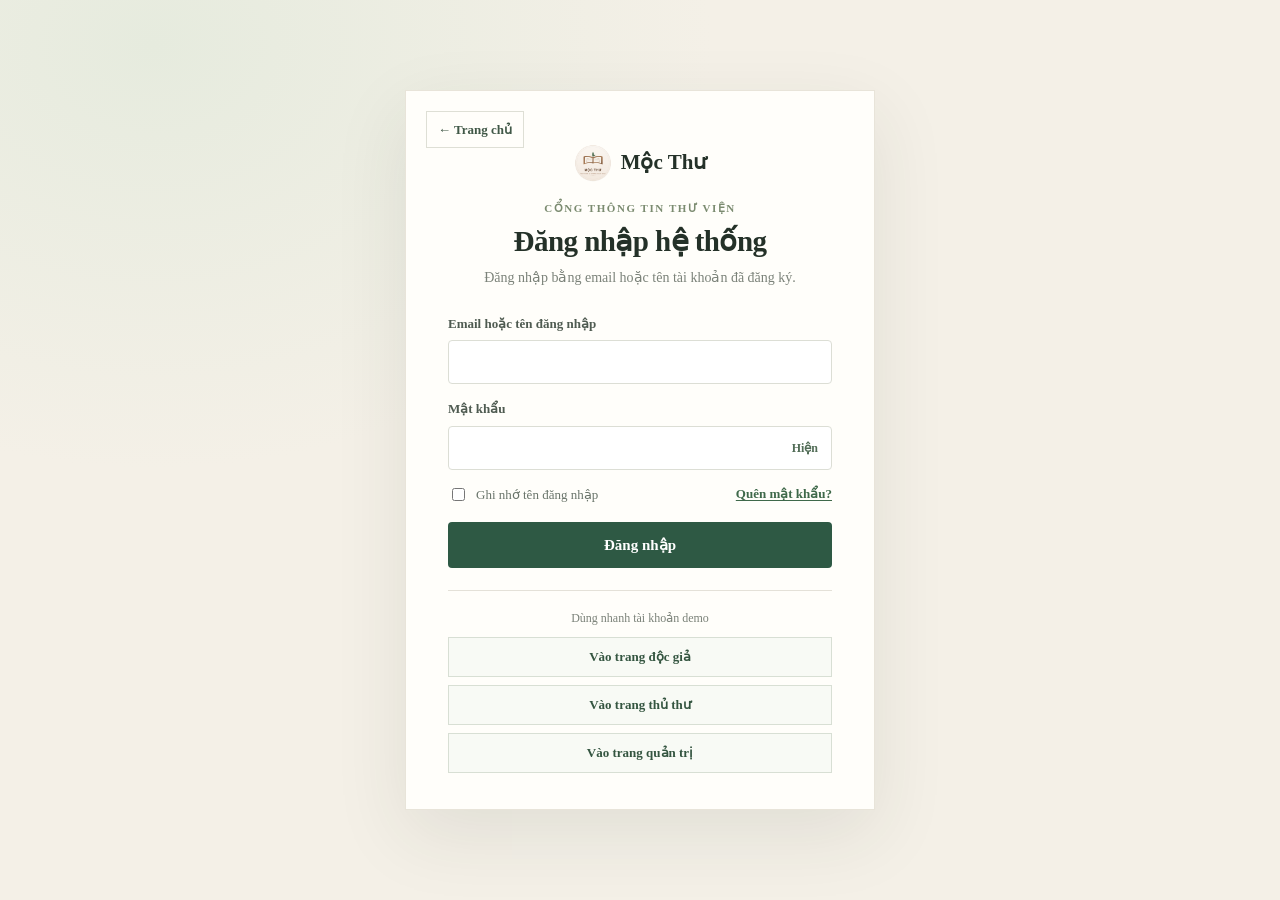
==== commit 8db84798: "Complete library roles and demo login flows" ====
--- a/quản lí/giao diện/trang-chủ.html
+++ b/quản lí/giao diện/trang-chủ.html
@@ -3,214 +3,903 @@
 <head>
   <meta charset="UTF-8">
   <meta name="viewport" content="width=device-width, initial-scale=1.0">
-  <meta name="theme-color" content="#f6f7f3">
+  <meta name="theme-color" content="#f8f6f0">
+  <link rel="preconnect" href="https://fonts.googleapis.com">
+  <link rel="preconnect" href="https://fonts.gstatic.com" crossorigin>
+  <link href="https://fonts.googleapis.com/css2?family=Lora:ital,wght@0,500;0,600;0,700;1,500&family=Plus+Jakarta+Sans:ital,wght@0,400;0,500;0,600;0,700;0,800;1,400&display=swap" rel="stylesheet">
+  <link rel="stylesheet" href="../../dùng-chung/giao%20di%E1%BB%87n/giao-di%E1%BB%87n.css">
   <link rel="stylesheet" href="trang-chu.css">
-  <link rel="stylesheet" href="../../dùng-chung/giao%20di%E1%BB%87n/giao-di%E1%BB%87n.css">
-  <title>Mộc Thư — Quản lý thư viện</title>
+  <title>Mộc Thư — Tổng quan hoạt động thư viện</title>
 </head>
 <body data-role="admin">
   <div class="app-shell">
+    <!-- Topbar chuẩn Stitch UI -->
     <header class="topbar">
-      <div class="brand">
+      <div class="brand" data-go="dashboard" style="cursor:pointer;" title="Về trang tổng quan">
         <button class="mobile-menu" id="mobileMenuButton" aria-label="Mở menu">☰</button>
-        <div class="brand-mark">M</div>
-        <div>
-          <div class="brand-name">mộc thư</div>
-          <div class="brand-caption">Không gian tri thức</div>
+        <img src="../../dùng-chung/giao%20di%E1%BB%87n/logo-moc-thu.png" alt="Logo Mộc Thư" class="brand-logo-img">
+        <div class="brand-name">Mộc Thư</div>
+      </div>
+
+      <div class="top-actions">
+        <button class="top-bell-btn" aria-label="Thông báo" id="notificationButton" type="button">🔔<span class="notification-dot"></span></button>
+        <button class="role-switch-btn" type="button" id="roleSwitchBtn" title="Chuyển đổi vai trò">⇄ Chuyển vai trò</button>
+        <div class="user-chip" id="topUserChip">
+          <div class="avatar" id="topAvatar">MA</div>
+          <div class="user-details">
+            <div class="user-name" id="topUserName">Nguyễn Mai Anh</div>
+            <div class="user-role" id="topUserRole">Quản trị viên</div>
+          </div>
         </div>
-      </div>
-      <div class="mode-switch" aria-label="Vai trò hiện tại"><span class="mode-button active">Quản lí</span></div>
-      <div class="top-actions">
-        <button class="button logout-button" id="logoutButton" type="button">Đăng xuất</button>
-        <button class="icon-button" aria-label="Thông báo" id="notificationButton">♧<span class="notification-dot"></span></button>
-        <div class="user-chip">
-          <div class="avatar" id="topAvatar">…</div>
-          <div class="user-details">
-            <div class="user-name" id="topUserName">Đang tải tài khoản…</div>
-            <div class="user-role" id="topUserRole">Quản lí</div>
-          </div>
-        </div>
+        <button class="button small soft" id="logoutButton" type="button">Đăng xuất</button>
       </div>
     </header>
 
     <div class="workspace">
+      <!-- Sidebar chuẩn Hệ thống Quản trị -->
       <aside class="sidebar" id="sidebar">
-        <div class="sidebar-label" id="sidebarLabel">Tổng quan</div>
-        <nav class="nav-list" id="sidebarNav" aria-label="Điều hướng"></nav>
-        <div class="sidebar-bottom">
-          <div class="help-card">
-            <strong>Cần hỗ trợ?</strong>
-            <p>Xem hướng dẫn sử dụng và các mẹo quản lý thư viện.</p>
-            <a href="#" id="helpLink">Trung tâm trợ giúp →</a>
-          </div>
-          <div class="sidebar-user">
-            <div class="avatar">AL</div>
-            <div><div class="user-name" id="sidebarUserName">Đang tải tài khoản…</div><div class="user-role" id="sidebarUserRole">Quản trị hệ thống</div></div>
+        <div class="sidebar-label" style="font-size:10px;font-weight:700;color:var(--muted);letter-spacing:1px;text-transform:uppercase;margin-bottom:8px;">HỆ THỐNG QUẢN TRỊ</div>
+        <nav class="nav-list" aria-label="Điều hướng">
+          <button class="nav-item active" type="button" data-go="dashboard"><span class="nav-icon">▦</span><span>Tổng quan hoạt động</span></button>
+          <button class="nav-item" type="button" data-go="reports"><span class="nav-icon">▥</span><span>Báo cáo &amp; Thống kê</span></button>
+          <button class="nav-item" type="button" data-go="accounts"><span class="nav-icon">♙</span><span>Tài khoản nhân sự</span></button>
+          <button class="nav-item" type="button" data-go="library-cards"><span class="nav-icon">▣</span><span>Hồ sơ thẻ thư viện</span></button>
+        </nav>
+
+        <div class="sidebar-bottom" style="margin-top:auto;padding-top:20px;">
+          <div class="help-card" style="display:flex;align-items:center;gap:10px;padding:12px;background:#f5efe6;border:1px solid #e7ded2;border-radius:10px;">
+            <span style="font-size:20px;color:var(--wood);">🌿</span>
+            <div>
+              <strong style="font-size:11px;color:var(--wood-dark);display:block;">Bàn làm việc Quản trị viên</strong>
+              <span style="font-size:10px;color:var(--muted);">Phiên bản Mộc 2.4</span>
+            </div>
           </div>
         </div>
       </aside>
 
+      <!-- Main Content -->
       <main class="main">
+        <!-- ================= PAGE 1: TỔNG QUAN ADMIN (SCREEN 2 THEO STITCH UI) ================= -->
         <section class="page active" id="page-dashboard" data-page="dashboard">
+          <div class="page-heading" style="margin-bottom:20px;">
+            <div>
+              <div class="eyebrow" style="color:#788e74;font-size:10.5px;font-weight:700;letter-spacing:.8px;">HỆ THỐNG QUẢN TRỊ / Báo cáo Thời gian thực</div>
+              <h1 style="font-size:26px;font-weight:700;margin:4px 0 6px;color:var(--ink);">Tổng quan hoạt động thư viện &amp; kho sách</h1>
+              <p class="page-subtitle" style="font-size:12px;color:var(--muted);margin:0;">Dữ liệu vận hành cập nhật tự động mỗi 15 phút từ các chi nhánh và quầy thủ thư.</p>
+            </div>
+            <div class="admin-header-actions">
+              <div class="period-pill-group">
+                <button class="period-pill active" type="button">Hôm nay</button>
+                <button class="period-pill" type="button">Tuần này</button>
+                <button class="period-pill" type="button">Tháng này</button>
+              </div>
+              <button class="button primary" id="dashboardExport" type="button" style="background:var(--wood);border-color:var(--wood);">
+                <span>↧</span> <span>Xuất báo cáo tổng hợp (Excel/PDF)</span>
+              </button>
+            </div>
+          </div>
+
+          <!-- 4 KPI Cards -->
+          <div class="admin-stats-grid">
+            <article class="admin-stat-card">
+              <div class="admin-stat-top">
+                <span class="admin-stat-label">Tổng số đầu sách</span>
+                <div class="admin-stat-icon purple">📖</div>
+              </div>
+              <div class="admin-stat-value" id="statTitles">14.850</div>
+              <div class="admin-stat-foot">
+                <span class="trend-up">↗ +5.2%</span> so với tháng trước
+              </div>
+            </article>
+
+            <article class="admin-stat-card">
+              <div class="admin-stat-top">
+                <span class="admin-stat-label">Lượt mượn đang mở</span>
+                <div class="admin-stat-icon green">📇</div>
+              </div>
+              <div class="admin-stat-value" id="statOpenLoans">0 <span class="unit">lượt</span></div>
+              <div class="admin-stat-foot">
+                <span><span class="bullet-green">●</span> 48 trả lại</span>
+                <span><span class="bullet-red">●</span> 12 trễ hạn</span>
+              </div>
+            </article>
+
+            <article class="admin-stat-card">
+              <div class="admin-stat-top">
+                <span class="admin-stat-label">Tiền phạt chưa thanh toán</span>
+                <div class="admin-stat-icon amber">💰</div>
+              </div>
+              <div class="admin-stat-value" id="statUnpaidFines">0 <span class="unit">đ</span></div>
+              <div class="admin-stat-foot">
+                <span>Làm thẻ, mượn đặc biệt &amp; phạt...</span>
+              </div>
+            </article>
+
+            <article class="admin-stat-card">
+              <div class="admin-stat-top">
+                <span class="admin-stat-label">Cảnh báo kho cần nhập</span>
+                <div class="admin-stat-icon red">⚠️</div>
+              </div>
+              <div class="admin-stat-value" id="statLowStock">0 <span class="unit">đầu sách</span></div>
+              <div class="admin-stat-foot">
+                <span style="color:#c44d42;">◇ Sắp hết tồn kho an toàn (&lt;3 cuốn)</span>
+              </div>
+            </article>
+          </div>
+
+          <!-- Middle Row: Xu hướng Mượn - Trả & Tỷ lệ thể loại -->
+          <div class="admin-two-col">
+            <!-- Biểu đồ Xu hướng Mượn - Trả sách -->
+            <article class="admin-card">
+              <div class="admin-card-head">
+                <div>
+                  <h2>Xu hướng Mượn – Trả sách</h2>
+                  <p>Lưu lượng ghi nhận trong 7 ngày gần nhất của tuần</p>
+                </div>
+                <div class="bar-chart-legend">
+                  <div class="bar-legend-item"><span class="bar-box-brown"></span> Lượt Mượn</div>
+                  <div class="bar-legend-item"><span class="bar-box-green"></span> Lượt Trả</div>
+                </div>
+              </div>
+              <svg class="bar-chart-svg" viewBox="0 0 540 210" role="img" aria-label="Biểu đồ đôi mượn trả">
+                <!-- Grid Lines -->
+                <line x1="40" y1="20" x2="520" y2="20" stroke="#f0ece6" stroke-width="1"/>
+                <line x1="40" y1="65" x2="520" y2="65" stroke="#f0ece6" stroke-width="1"/>
+                <line x1="40" y1="110" x2="520" y2="110" stroke="#f0ece6" stroke-width="1"/>
+                <line x1="40" y1="155" x2="520" y2="155" stroke="#f0ece6" stroke-width="1"/>
+                <line x1="40" y1="180" x2="520" y2="180" stroke="#dfd7cc" stroke-width="1"/>
+
+                <!-- Y-Labels -->
+                <text x="28" y="24" fill="#a09990" font-size="9" text-anchor="end" font-family="'Plus Jakarta Sans'">400</text>
+                <text x="28" y="69" fill="#a09990" font-size="9" text-anchor="end" font-family="'Plus Jakarta Sans'">300</text>
+                <text x="28" y="114" fill="#a09990" font-size="9" text-anchor="end" font-family="'Plus Jakarta Sans'">200</text>
+                <text x="28" y="159" fill="#a09990" font-size="9" text-anchor="end" font-family="'Plus Jakarta Sans'">100</text>
+                <text x="28" y="184" fill="#a09990" font-size="9" text-anchor="end" font-family="'Plus Jakarta Sans'">0</text>
+
+                <!-- Day 1: Thứ 2 (210 mượn, 175 trả) -->
+                <rect x="65" y="86" width="16" height="94" rx="2" fill="#6e4727"/>
+                <rect x="83" y="101" width="16" height="79" rx="2" fill="#3d634d"/>
+                <text x="82" y="196" fill="#7d766e" font-size="10" text-anchor="middle" font-weight="600">Thứ 2</text>
+
+                <!-- Day 2: Thứ 3 (245 mượn, 190 trả) -->
+                <rect x="130" y="70" width="16" height="110" rx="2" fill="#6e4727"/>
+                <rect x="148" y="95" width="16" height="85" rx="2" fill="#3d634d"/>
+                <text x="147" y="196" fill="#7d766e" font-size="10" text-anchor="middle" font-weight="600">Thứ 3</text>
+
+                <!-- Day 3: Thứ 4 (290 mượn, 235 trả) -->
+                <rect x="195" y="50" width="16" height="130" rx="2" fill="#6e4727"/>
+                <rect x="213" y="74" width="16" height="106" rx="2" fill="#3d634d"/>
+                <text x="212" y="196" fill="#7d766e" font-size="10" text-anchor="middle" font-weight="600">Thứ 4</text>
+
+                <!-- Day 4: Thứ 5 (275 mượn, 220 trả) -->
+                <rect x="260" y="56" width="16" height="124" rx="2" fill="#6e4727"/>
+                <rect x="278" y="81" width="16" height="99" rx="2" fill="#3d634d"/>
+                <text x="277" y="196" fill="#7d766e" font-size="10" text-anchor="middle" font-weight="600">Thứ 5</text>
+
+                <!-- Day 5: Thứ 6 (340 mượn, 270 trả) -->
+                <rect x="325" y="27" width="16" height="153" rx="2" fill="#6e4727"/>
+                <rect x="343" y="59" width="16" height="121" rx="2" fill="#3d634d"/>
+                <text x="342" y="196" fill="#7d766e" font-size="10" text-anchor="middle" font-weight="600">Thứ 6</text>
+
+                <!-- Day 6: Thứ 7 (380 mượn, 310 trả) -->
+                <rect x="390" y="9" width="16" height="171" rx="2" fill="#6e4727"/>
+                <rect x="408" y="41" width="16" height="139" rx="2" fill="#3d634d"/>
+                <text x="407" y="196" fill="#7d766e" font-size="10" text-anchor="middle" font-weight="600">Thứ 7</text>
+
+                <!-- Day 7: CN (Nay) (324 mượn, 255 trả) -->
+                <rect x="455" y="34" width="16" height="146" rx="2" fill="#6e4727"/>
+                <rect x="473" y="65" width="16" height="115" rx="2" fill="#3d634d"/>
+                <text x="472" y="196" fill="#6e4727" font-size="10" text-anchor="middle" font-weight="700">CN (Nay)</text>
+              </svg>
+            </article>
+
+            <!-- Biểu đồ Donut: Tỷ lệ thể loại sách -->
+            <article class="admin-card">
+              <div class="admin-card-head">
+                <div>
+                  <h2>Tỷ lệ thể loại sách</h2>
+                  <p>Phân bổ độc giả ưa chuộng nhất tuần qua</p>
+                </div>
+              </div>
+              <div class="donut-wrap">
+                <div class="donut-svg-container">
+                  <svg class="donut-svg" viewBox="0 0 100 100">
+                    <circle cx="50" cy="50" r="38" fill="none" stroke="#f0ece6" stroke-width="13"/>
+                    <!-- 35% Văn học cổ điển (stroke-dasharray="83.5 238.7" stroke-dashoffset="0") -->
+                    <circle cx="50" cy="50" r="38" fill="none" stroke="#6e4727" stroke-width="13" stroke-dasharray="83.5 155.2" stroke-dashoffset="0"/>
+                    <!-- 25% Kỹ năng (stroke-dasharray="59.7 179.0" stroke-dashoffset="-83.5") -->
+                    <circle cx="50" cy="50" r="38" fill="none" stroke="#3d634d" stroke-width="13" stroke-dasharray="59.7 179.0" stroke-dashoffset="-83.5"/>
+                    <!-- 20% Khoa học & Lịch sử (stroke-dasharray="47.7 191.0" stroke-dashoffset="-143.2") -->
+                    <circle cx="50" cy="50" r="38" fill="none" stroke="#c48039" stroke-width="13" stroke-dasharray="47.7 191.0" stroke-dashoffset="-143.2"/>
+                    <!-- 15% Thiếu nhi (stroke-dasharray="35.8 202.9" stroke-dashoffset="-190.9") -->
+                    <circle cx="50" cy="50" r="38" fill="none" stroke="#557e93" stroke-width="13" stroke-dasharray="35.8 202.9" stroke-dashoffset="-190.9"/>
+                    <!-- 5% Khác (stroke-dasharray="12.0 226.7" stroke-dashoffset="-226.7") -->
+                    <circle cx="50" cy="50" r="38" fill="none" stroke="#79669e" stroke-width="13" stroke-dasharray="12.0 226.7" stroke-dashoffset="-226.7"/>
+                  </svg>
+                  <div class="donut-center-text">
+                    <strong>100%</strong>
+                    <span>Đã đọc</span>
+                  </div>
+                </div>
+
+                <div class="genre-legend-list">
+                  <div class="genre-legend-row">
+                    <div class="genre-legend-left"><span class="genre-dot" style="background:#6e4727;"></span><span>Văn học cổ điển</span></div>
+                    <span class="genre-pct">35%</span>
+                  </div>
+                  <div class="genre-legend-row">
+                    <div class="genre-legend-left"><span class="genre-dot" style="background:#3d634d;"></span><span>Kỹ năng &amp; Phát triển</span></div>
+                    <span class="genre-pct">25%</span>
+                  </div>
+                  <div class="genre-legend-row">
+                    <div class="genre-legend-left"><span class="genre-dot" style="background:#c48039;"></span><span>Khoa học &amp; Lịch sử</span></div>
+                    <span class="genre-pct">20%</span>
+                  </div>
+                  <div class="genre-legend-row">
+                    <div class="genre-legend-left"><span class="genre-dot" style="background:#557e93;"></span><span>Thiếu nhi</span></div>
+                    <span class="genre-pct">15%</span>
+                  </div>
+                  <div class="genre-legend-row">
+                    <div class="genre-legend-left"><span class="genre-dot" style="background:#79669e;"></span><span>Khác</span></div>
+                    <span class="genre-pct">5%</span>
+                  </div>
+                </div>
+              </div>
+
+              <div class="donut-footer-callout">
+                ✨ <strong>Sách mượn nhiều nhất:</strong> Cây Cam Ngọt Của Tôi
+              </div>
+            </article>
+          </div>
+
+          <!-- Bottom Row: Hoạt động giao dịch mượn/trả & Top 5 Sách -->
+          <div class="admin-two-col">
+            <!-- Hoạt động giao dịch mượn/trả gần nhất -->
+            <article class="admin-card">
+              <div class="admin-card-head">
+                <div>
+                  <h2>Hoạt động giao dịch mượn/trả gần nhất</h2>
+                  <p>Nhật ký trực tiếp từ quầy dịch vụ trung tâm</p>
+                </div>
+                <div style="display:flex;align-items:center;gap:10px;">
+                  <button class="button small soft" type="button">T Lọc</button>
+                  <button class="text-link" data-go="reports" type="button">Xem tất cả →</button>
+                </div>
+              </div>
+              <div class="table-scroll">
+                <table class="recent-trans-table">
+                  <thead>
+                    <tr>
+                      <th>Mã GD</th>
+                      <th>Độc giả</th>
+                      <th>Tên sách</th>
+                      <th>Loại giao dịch</th>
+                      <th>Thời gian</th>
+                      <th>Trạng thái</th>
+                    </tr>
+                  </thead>
+                  <tbody>
+                    <tr>
+                      <td class="tx-code">#GD-8921</td>
+                      <td>
+                        <div class="tx-reader">Trần Minh Quân</div>
+                        <div class="tx-reader-sub">MT-8902</div>
+                      </td>
+                      <td style="font-weight:600;">Chiếc Thuyền Ngoài Xa</td>
+                      <td>Mượn mới</td>
+                      <td style="color:var(--muted);">10:42 Hôm nay</td>
+                      <td><span class="tx-status-pill tx-status-blue">Đang mượn</span></td>
+                    </tr>
+                    <tr>
+                      <td class="tx-code">#GD-8920</td>
+                      <td>
+                        <div class="tx-reader">Lê Hoàng Nam</div>
+                        <div class="tx-reader-sub">MT-5412</div>
+                      </td>
+                      <td style="font-weight:600;">Sapiens: Lược Sử Loài Ng...</td>
+                      <td>Đã trả sách</td>
+                      <td style="color:var(--muted);">10:30 Hôm nay</td>
+                      <td><span class="tx-status-pill tx-status-green">Thành công</span></td>
+                    </tr>
+                    <tr>
+                      <td class="tx-code">#GD-8919</td>
+                      <td>
+                        <div class="tx-reader">Phạm Thu Thảo</div>
+                        <div class="tx-reader-sub">MT-9043</div>
+                      </td>
+                      <td style="font-weight:600;">Rừng Na-uy (Haruki Murak...</td>
+                      <td>Nộp phạt quá hạn</td>
+                      <td style="color:var(--muted);">09:55 Hôm nay</td>
+                      <td><span class="tx-status-pill tx-status-red">Quá hạn (4 ngày)</span></td>
+                    </tr>
+                    <tr>
+                      <td class="tx-code">#GD-8918</td>
+                      <td>
+                        <div class="tx-reader">Vũ Thanh Tùng</div>
+                        <div class="tx-reader-sub">MT-1120</div>
+                      </td>
+                      <td style="font-weight:600;">Muôn Kiếp Nhân Sinh - Tậ...</td>
+                      <td>Gia hạn (+14 ngày)</td>
+                      <td style="color:var(--muted);">09:12 Hôm nay</td>
+                      <td><span class="tx-status-pill tx-status-blue">Đang mượn</span></td>
+                    </tr>
+                    <tr>
+                      <td class="tx-code">#GD-8917</td>
+                      <td>
+                        <div class="tx-reader">Đỗ Bích Phương</div>
+                        <div class="tx-reader-sub">MT-7865</div>
+                      </td>
+                      <td style="font-weight:600;">Nhà Giả Kim (Paulo Coelho)</td>
+                      <td>Mượn mới</td>
+                      <td style="color:var(--muted);">08:45 Hôm nay</td>
+                      <td><span class="tx-status-pill tx-status-blue">Đang mượn</span></td>
+                    </tr>
+                  </tbody>
+                </table>
+              </div>
+            </article>
+
+            <!-- Top 5 Sách Tuần Này -->
+            <article class="admin-card">
+              <div class="admin-card-head">
+                <div>
+                  <h2>Top 5 Sách Tuần Này</h2>
+                  <p>Xếp hạng theo lượt mượn thực tế</p>
+                </div>
+                <span style="font-size:18px;">🎖️</span>
+              </div>
+
+              <div class="top5-list">
+                <!-- 1. Cây Cam Ngọt Của Tôi -->
+                <div class="top5-item">
+                  <div class="top5-item-header">
+                    <div class="top5-title-group">
+                      <div class="top5-rank-circle">1</div>
+                      <div class="top5-book-title">Cây Cam Ngọt Của Tôi</div>
+                    </div>
+                    <span class="top5-count">94 lượt</span>
+                  </div>
+                  <div class="top5-sub">José Mauro de Vasconcelos • Văn học kinh điển</div>
+                  <div class="top5-bar-bg"><div class="top5-bar-fill" style="width:94%;"></div></div>
+                </div>
+
+                <!-- 2. Tâm Lý Học Về Tiền -->
+                <div class="top5-item">
+                  <div class="top5-item-header">
+                    <div class="top5-title-group">
+                      <div class="top5-rank-circle" style="background:#855c36;">2</div>
+                      <div class="top5-book-title">Tâm Lý Học Về Tiền</div>
+                    </div>
+                    <span class="top5-count">82 lượt</span>
+                  </div>
+                  <div class="top5-sub">Morgan Housel • Kỹ năng tài chính</div>
+                  <div class="top5-bar-bg"><div class="top5-bar-fill" style="width:82%;background:#855c36;"></div></div>
+                </div>
+
+                <!-- 3. Đại Dương Đen -->
+                <div class="top5-item">
+                  <div class="top5-item-header">
+                    <div class="top5-title-group">
+                      <div class="top5-rank-circle" style="background:#9c6f44;">3</div>
+                      <div class="top5-book-title">Đại Dương Đen</div>
+                    </div>
+                    <span class="top5-count">67 lượt</span>
+                  </div>
+                  <div class="top5-sub">Đặng Hoàng Giang • Tâm lý xã hội</div>
+                  <div class="top5-bar-bg"><div class="top5-bar-fill" style="width:67%;background:#9c6f44;"></div></div>
+                </div>
+
+                <!-- 4. Sapiens: Lược Sử Loài Người -->
+                <div class="top5-item">
+                  <div class="top5-item-header">
+                    <div class="top5-title-group">
+                      <div class="top5-rank-circle" style="background:#b38558;">4</div>
+                      <div class="top5-book-title">Sapiens: Lược Sử Loài Ng...</div>
+                    </div>
+                    <span class="top5-count">58 lượt</span>
+                  </div>
+                  <div class="top5-sub">Yuval Noah Harari • Lịch sử nhân loại</div>
+                  <div class="top5-bar-bg"><div class="top5-bar-fill" style="width:58%;background:#b38558;"></div></div>
+                </div>
+
+                <!-- 5. Hoàng Tử Bé -->
+                <div class="top5-item">
+                  <div class="top5-item-header">
+                    <div class="top5-title-group">
+                      <div class="top5-rank-circle" style="background:#c79a6d;">5</div>
+                      <div class="top5-book-title">Hoàng Tử Bé</div>
+                    </div>
+                    <span class="top5-count">45 lượt</span>
+                  </div>
+                  <div class="top5-sub">Antoine de Saint-Exupéry • Văn học Thiếu nhi</div>
+                  <div class="top5-bar-bg"><div class="top5-bar-fill" style="width:45%;background:#c79a6d;"></div></div>
+                </div>
+              </div>
+
+              <div class="top5-shelf-callout">
+                <span style="display:flex;align-items:center;gap:8px;color:#2e663e;font-weight:600;">
+                  <span>▤</span> Bố trí bổ sung kệ trưng bày
+                </span>
+                <a href="#page-reports" data-go="reports" style="color:var(--wood);font-weight:700;text-decoration:none;">Xem báo cáo →</a>
+              </div>
+            </article>
+          </div>
+
+          <div class="footer-note" style="margin-top:25px;text-align:center;color:var(--muted);font-size:11px;">Mộc Thư · Hệ thống quản lý thư viện hiện đại · Cập nhật tự động</div>
+        </section>
+
+        <!-- ================= PAGE 2: BÁO CÁO THỐNG KÊ & PHÂN TÍCH (SCREEN 3 THEO STITCH UI) ================= -->
+        <section class="page" id="page-reports" data-page="reports">
           <div class="page-heading">
             <div>
-              <div class="eyebrow">Thứ Năm, ngày 13 tháng 11</div>
-              <h1>Chào buổi sáng, An <span aria-hidden="true">☀</span></h1>
-              <p class="page-subtitle">Đây là tình hình thư viện của bạn hôm nay.</p>
+              <div class="eyebrow" style="color:#788e74;font-size:10.5px;font-weight:700;letter-spacing:.8px;">HỆ THỐNG DỮ LIỆU TẬP TRUNG • KẾ TOÁN &amp; VẬN HÀNH</div>
+              <h1 style="font-size:26px;font-weight:700;margin:4px 0 6px;color:var(--ink);">Báo cáo Thống kê &amp; Phân tích Hoạt động</h1>
+              <p class="page-subtitle" style="font-size:12px;color:var(--muted);margin:0;">Tổng hợp dữ liệu luân chuyển sách, nguồn thu hội viên và hiệu suất phục vụ độc giả định kỳ tại Thư quán Mộc Thư.</p>
             </div>
             <div class="heading-actions">
-              <button class="button" id="dashboardExport">↧ <span>Xuất báo cáo</span></button>
-              <button class="button primary" data-go="accounts">＋ <span>Tạo tài khoản</span></button>
-            </div>
-          </div>
-
-          <div class="welcome-banner">
-            <div class="welcome-copy">
-              <div class="eyebrow">Bảng điều khiển thư viện</div>
-              <h2>Mỗi cuốn sách mở ra<br>một thế giới mới.</h2>
-              <p>Theo dõi bộ sưu tập, hoạt động mượn trả và những điều đang diễn ra tại thư viện.</p>
-              <button class="button soft" data-go="accounts">Quản lý tài khoản <span>→</span></button>
-            </div>
-            <div class="welcome-meta"><div><strong id="bannerBookCount">1,284</strong><span>đầu sách</span></div><div><strong>96%</strong><span>độc giả hài lòng</span></div></div>
-            <div class="welcome-art" aria-hidden="true">❧</div>
-          </div>
-
-          <div class="stats-grid">
-            <article class="card stat-card">
-              <div class="stat-top"><span>Tổng số đầu sách</span><span class="stat-icon">▤</span></div>
-              <div class="stat-number" id="statTitles">1,284</div>
-              <div class="stat-foot"><span class="trend">↗ 4.8%</span> so với tháng trước</div>
-            </article>
-            <article class="card stat-card">
-              <div class="stat-top"><span>Bản sách đang lưu hành</span><span class="stat-icon blue">⇄</span></div>
-              <div class="stat-number">3,642</div>
-              <div class="stat-foot"><span class="trend">↗ 12.3%</span> so với tháng trước</div>
-            </article>
-            <article class="card stat-card">
-              <div class="stat-top"><span>Đang được mượn</span><span class="stat-icon gold">⌁</span></div>
-              <div class="stat-number">248</div>
-              <div class="stat-foot"><span class="trend warn">18 phiếu</span> cần xử lý hôm nay</div>
-            </article>
-            <article class="card stat-card">
-              <div class="stat-top"><span>Quá hạn trả</span><span class="stat-icon red">◷</span></div>
-              <div class="stat-number">12</div>
-              <div class="stat-foot"><span class="trend warn">Cần nhắc nhở</span> độc giả</div>
-            </article>
-          </div>
-
-          <div class="dashboard-grid">
-            <article class="card">
+              <button class="button" id="reportsExportExcel" type="button">↧ Tải bảng tính (.csv)</button>
+              <button class="button" id="reportsExportPdf" type="button">↧ In / lưu PDF</button>
+              <button class="button primary" onclick="window.print()" type="button" style="background:var(--wood);border-color:var(--wood);">🖨 In báo cáo</button>
+            </div>
+          </div>
+
+          <!-- Bộ lọc báo cáo -->
+          <div class="reports-filter-bar">
+            <div class="reports-filter-item">
+              <label>Chuyên đề báo cáo</label>
+              <select aria-label="Chuyên đề">
+                <option>Doanh thu &amp; Tiền phạt vi phạm</option>
+                <option>Tần suất lưu hành đầu sách</option>
+                <option>Hiệu suất trả sách &amp; Quá hạn</option>
+                <option>Nguồn tài trợ &amp; Thanh lý</option>
+              </select>
+            </div>
+
+            <div class="reports-filter-item">
+              <label>Kỳ thống kê</label>
+              <div class="period-pill-group">
+                <button class="period-pill" type="button">Tuần này</button>
+                <button class="period-pill active" type="button">Tháng 10/2023</button>
+                <button class="period-pill" type="button">Quý 3</button>
+                <button class="period-pill" type="button">Năm nay</button>
+              </div>
+            </div>
+
+            <div class="reports-filter-item">
+              <label>Khoảng ngày cụ thể</label>
+              <input type="text" value="01/10/2023" style="width:90px;" aria-label="Từ ngày">
+              <span>—</span>
+              <input type="text" value="31/10/2023" style="width:90px;" aria-label="Đến ngày">
+            </div>
+          </div>
+
+          <!-- 4 KPI Báo cáo -->
+          <div class="admin-stats-grid">
+            <article class="admin-stat-card">
+              <div class="admin-stat-top">
+                <span class="admin-stat-label">TIỀN PHẠT / BỒI THƯỜNG GHI NHẬN THÁNG</span>
+                <div class="admin-stat-icon amber">₫</div>
+              </div>
+              <div class="admin-stat-value" id="reportFinesMonth">0 <span class="unit">đ</span></div>
+              <div class="admin-stat-foot">
+                <span class="trend-up">↗ +12.4%</span> so với kỳ trước
+              </div>
+            </article>
+
+            <article class="admin-stat-card">
+              <div class="admin-stat-top">
+                <span class="admin-stat-label">LƯỢT MƯỢN THÁNG NÀY</span>
+                <div class="admin-stat-icon green">👥</div>
+              </div>
+              <div class="admin-stat-value" id="reportLoansMonth">0 <span class="unit">lượt</span></div>
+              <div class="admin-stat-foot">
+                <span>+340 lượt trung bình 155 lượt/ngày</span>
+              </div>
+            </article>
+
+            <article class="admin-stat-card">
+              <div class="admin-stat-top">
+                <span class="admin-stat-label">TỶ LỆ BẢN ĐANG MƯỢN</span>
+                <div class="admin-stat-icon purple">⇄</div>
+              </div>
+              <div class="admin-stat-value" id="reportResourceRatio">0 <span class="unit">%</span></div>
+              <div class="admin-stat-foot">
+                <span>Tồn kho an toàn: 31.5% • <strong style="color:#2e663e;">Tốt</strong></span>
+              </div>
+            </article>
+
+            <article class="admin-stat-card">
+              <div class="admin-stat-top">
+                <span class="admin-stat-label">TỶ LỆ TRẢ ĐÚNG KỲ HẠN</span>
+                <div class="admin-stat-icon red">⏱️</div>
+              </div>
+              <div class="admin-stat-value" id="reportOnTimeRatio">0 <span class="unit">%</span></div>
+              <div class="admin-stat-foot">
+                <span style="color:#c44d42;">5.8% quá hạn • 280 cuốn trễ hạn</span>
+              </div>
+            </article>
+          </div>
+
+          <div class="admin-two-col" style="margin-top:16px">
+            <article class="admin-card"><div class="admin-card-head"><div><h2>Tài nguyên theo thể loại</h2><p>Số đầu sách, số bản và số bản đang mượn trong cơ sở dữ liệu.</p></div></div><div class="table-scroll"><table><thead><tr><th>Thể loại</th><th>Đầu sách</th><th>Tổng bản</th><th>Đang mượn</th></tr></thead><tbody id="reportCategories"><tr><td colspan="4" class="table-empty">Đang tải thống kê…</td></tr></tbody></table></div></article>
+            <article class="admin-card"><div class="admin-card-head"><div><h2>Sách lưu hành nhiều</h2><p>Sắp xếp theo số lượt ghi nhận trong lịch sử mượn.</p></div></div><div class="table-scroll"><table><thead><tr><th>Đầu sách</th><th>Mã sách</th><th>Lượt mượn</th></tr></thead><tbody id="reportTopBooks"><tr><td colspan="3" class="table-empty">Đang tải thống kê…</td></tr></tbody></table></div></article>
+          </div>
+
+          <!-- 2 Cột Biểu đồ Cơ cấu doanh thu & Mật độ giờ -->
+          <div class="admin-two-col">
+            <!-- Cơ cấu doanh thu theo tháng -->
+            <article class="admin-card">
+              <div class="admin-card-head">
+                <div>
+                  <h2>Cơ Cấu Doanh Thu Theo Tháng</h2>
+                  <p>Phân rã 4 nguồn thu chính trong 6 tháng gần nhất (Đơn vị: Triệu VNĐ) — Năm 2023</p>
+                </div>
+              </div>
+              <div style="display:flex;gap:12px;font-size:10px;margin-bottom:12px;flex-wrap:wrap;color:var(--muted);">
+                <span><span style="display:inline-block;width:9px;height:9px;background:#6e4727;border-radius:2px;"></span> Phí thành viên</span>
+                <span><span style="display:inline-block;width:9px;height:9px;background:#3d634d;border-radius:2px;"></span> Mượn sách đọc tại chỗ/ngoại trú</span>
+                <span><span style="display:inline-block;width:9px;height:9px;background:#c48039;border-radius:2px;"></span> Phạt quá hạn &amp; Đền bù</span>
+                <span><span style="display:inline-block;width:9px;height:9px;background:#79669e;border-radius:2px;"></span> Thanh lý sách cũ</span>
+              </div>
+
+              <!-- Stacked Bar Chart -->
+              <svg viewBox="0 0 500 170" style="width:100%;height:180px;display:block;">
+                <line x1="30" y1="20" x2="480" y2="20" stroke="#f0ece6"/>
+                <line x1="30" y1="60" x2="480" y2="60" stroke="#f0ece6"/>
+                <line x1="30" y1="100" x2="480" y2="100" stroke="#f0ece6"/>
+                <line x1="30" y1="140" x2="480" y2="140" stroke="#dfd7cc"/>
+
+                <!-- T5 -->
+                <rect x="55" y="115" width="28" height="25" fill="#79669e"/>
+                <rect x="55" y="95" width="28" height="20" fill="#c48039"/>
+                <rect x="55" y="70" width="28" height="25" fill="#3d634d"/>
+                <rect x="55" y="50" width="28" height="20" fill="#6e4727"/>
+                <text x="69" y="156" fill="#888" font-size="10" text-anchor="middle" font-weight="600">T5</text>
+
+                <!-- T6 -->
+                <rect x="125" y="110" width="28" height="30" fill="#79669e"/>
+                <rect x="125" y="90" width="28" height="20" fill="#c48039"/>
+                <rect x="125" y="60" width="28" height="30" fill="#3d634d"/>
+                <rect x="125" y="40" width="28" height="20" fill="#6e4727"/>
+                <text x="139" y="156" fill="#888" font-size="10" text-anchor="middle" font-weight="600">T6</text>
+
+                <!-- T7 -->
+                <rect x="195" y="105" width="28" height="35" fill="#79669e"/>
+                <rect x="195" y="85" width="28" height="20" fill="#c48039"/>
+                <rect x="195" y="55" width="28" height="30" fill="#3d634d"/>
+                <rect x="195" y="35" width="28" height="20" fill="#6e4727"/>
+                <text x="209" y="156" fill="#888" font-size="10" text-anchor="middle" font-weight="600">T7</text>
+
+                <!-- T8 -->
+                <rect x="265" y="100" width="28" height="40" fill="#79669e"/>
+                <rect x="265" y="80" width="28" height="20" fill="#c48039"/>
+                <rect x="265" y="45" width="28" height="35" fill="#3d634d"/>
+                <rect x="265" y="25" width="28" height="20" fill="#6e4727"/>
+                <text x="279" y="156" fill="#888" font-size="10" text-anchor="middle" font-weight="600">T8</text>
+
+                <!-- T9 -->
+                <rect x="335" y="95" width="28" height="45" fill="#79669e"/>
+                <rect x="335" y="75" width="28" height="20" fill="#c48039"/>
+                <rect x="335" y="40" width="28" height="35" fill="#3d634d"/>
+                <rect x="335" y="20" width="28" height="20" fill="#6e4727"/>
+                <text x="349" y="156" fill="#888" font-size="10" text-anchor="middle" font-weight="600">T9</text>
+
+                <!-- T10 (Nay) -->
+                <rect x="405" y="85" width="28" height="55" fill="#79669e"/>
+                <rect x="405" y="65" width="28" height="20" fill="#c48039"/>
+                <rect x="405" y="30" width="28" height="35" fill="#3d634d"/>
+                <rect x="405" y="10" width="28" height="20" fill="#6e4727"/>
+                <text x="419" y="156" fill="#6e4727" font-size="10" text-anchor="middle" font-weight="700">T10 (Nay)</text>
+              </svg>
+
+              <div style="display:flex;justify-content:space-between;padding:10px 0 0;border-top:1px dashed var(--line);font-size:11px;color:var(--muted);">
+                <span>Tổng thu tháng hiện tại: <strong style="color:var(--ink);">142.6 tr đ</strong></span>
+                <span>Mục tiêu quý 4: <strong>400 tr đ (Đạt 35.6%)</strong></span>
+              </div>
+            </article>
+
+            <!-- Mật độ khung giờ đến thư quán -->
+            <article class="admin-card">
+              <div class="admin-card-head">
+                <div>
+                  <h2>Mật Độ Khung Giờ Đến Thư Quán</h2>
+                  <p>Phân bổ lượng khách mượn &amp; đọc sách theo giờ trong ngày</p>
+                </div>
+                <span class="badge" style="background:#eaf4ed;color:#2e663e;">Trực tiếp</span>
+              </div>
+
+              <div style="display:grid;gap:8px;font-size:11px;">
+                <div style="display:flex;align-items:center;gap:6px;color:#c48039;font-weight:600;">
+                  <span>☀️</span> Cao điểm sáng: 08:00 – 11:00 • 1.840 lượt (38%)
+                </div>
+                <div style="display:flex;align-items:center;gap:6px;color:#6e4727;font-weight:600;">
+                  <span>🌤️</span> Cao điểm chiều: 14:00 – 17:00 • 2.120 lượt (44%)
+                </div>
+              </div>
+
+              <div class="heatmap-timeline">
+                <div class="heatmap-col">
+                  <div class="heatmap-bar light" style="height:35%;"></div>
+                  <span class="heatmap-label">07:00</span>
+                </div>
+                <div class="heatmap-col">
+                  <div class="heatmap-bar dense" style="height:90%;"></div>
+                  <span class="heatmap-label">10:00</span>
+                </div>
+                <div class="heatmap-col">
+                  <div class="heatmap-bar medium" style="height:60%;"></div>
+                  <span class="heatmap-label">13:00</span>
+                </div>
+                <div class="heatmap-col">
+                  <div class="heatmap-bar dense" style="height:98%;"></div>
+                  <span class="heatmap-label">16:00</span>
+                </div>
+                <div class="heatmap-col">
+                  <div class="heatmap-bar medium" style="height:70%;"></div>
+                  <span class="heatmap-label">19:00</span>
+                </div>
+                <div class="heatmap-col">
+                  <div class="heatmap-bar light" style="height:40%;"></div>
+                  <span class="heatmap-label">21:00</span>
+                </div>
+              </div>
+
+              <div style="display:flex;align-items:center;justify-content:center;gap:14px;font-size:10px;color:var(--muted);margin-top:14px;">
+                <span><span style="display:inline-block;width:8px;height:8px;background:#b0cfb9;border-radius:2px;"></span> Thưa</span>
+                <span><span style="display:inline-block;width:8px;height:8px;background:#5a8a68;border-radius:2px;"></span> Vừa</span>
+                <span><span style="display:inline-block;width:8px;height:8px;background:#2f593b;border-radius:2px;"></span> Rất đông</span>
+              </div>
+
+              <div style="margin-top:14px;padding:10px 12px;background:#f3f8f4;border:1px solid #d7e8db;border-radius:8px;font-size:11px;color:#285235;">
+                💡 <strong>Đề xuất:</strong> Tăng cường 2 nhân sự kiểm đếm tại quầy lưu thông vào hai khung giờ <strong>09:30</strong> và <strong>15:30</strong> để giảm thời gian chờ mượn sách.
+              </div>
+            </article>
+          </div>
+
+          <!-- Bảng 1: Hiệu Suất Lưu Hành Theo Nhóm Thể Loại -->
+          <article class="admin-card" style="margin-bottom:20px;">
+            <div class="admin-card-head">
+              <div>
+                <h2>Hiệu Suất Lưu Hành Theo Nhóm Thể Loại</h2>
+                <p>Chi tiết 5 nhóm sách có lượt quan tâm lớn nhất trong kỳ thống kê</p>
+              </div>
+              <button class="text-link" type="button">Xem tất cả 18 thể loại →</button>
+            </div>
+            <div class="table-scroll">
+              <table class="category-perf-table">
+                <thead>
+                  <tr>
+                    <th>Nhóm Thể Loại Sách</th>
+                    <th>Số Đầu Sách</th>
+                    <th>Tổng Lượt Mượn</th>
+                    <th>Doanh Thu Phát Sinh</th>
+                    <th>Mức Độ Yêu Thích</th>
+                    <th>Đánh Giá TB</th>
+                  </tr>
+                </thead>
+                <tbody>
+                  <tr>
+                    <td><strong style="color:var(--ink);">● Văn học &amp; Tiểu thuyết Kinh điển</strong></td>
+                    <td>1.450</td>
+                    <td>1.620 lượt</td>
+                    <td style="font-weight:700;">48.200.000 đ</td>
+                    <td>
+                      <div class="perf-bar-bg"><div class="perf-bar-fill" style="width:88%;"></div></div>
+                      <span style="font-size:11px;color:var(--muted);">88%</span>
+                    </td>
+                    <td><span style="color:#c48039;">★ 4.9/5</span></td>
+                  </tr>
+                  <tr>
+                    <td><strong style="color:var(--ink);">● Triết học &amp; Tâm lý học Ứng dụng</strong></td>
+                    <td>820</td>
+                    <td>1.105 lượt</td>
+                    <td style="font-weight:700;">34.600.000 đ</td>
+                    <td>
+                      <div class="perf-bar-bg"><div class="perf-bar-fill" style="width:79%;"></div></div>
+                      <span style="font-size:11px;color:var(--muted);">79%</span>
+                    </td>
+                    <td><span style="color:#c48039;">★ 4.8/5</span></td>
+                  </tr>
+                  <tr>
+                    <td><strong style="color:var(--ink);">● Lịch sử, Văn hóa &amp; Địa chí Việt Nam</strong></td>
+                    <td>640</td>
+                    <td>780 lượt</td>
+                    <td style="font-weight:700;">22.800.000 đ</td>
+                    <td>
+                      <div class="perf-bar-bg"><div class="perf-bar-fill" style="width:71%;"></div></div>
+                      <span style="font-size:11px;color:var(--muted);">71%</span>
+                    </td>
+                    <td><span style="color:#c48039;">★ 4.7/5</span></td>
+                  </tr>
+                  <tr>
+                    <td><strong style="color:var(--ink);">● Mỹ thuật, Kiến trúc &amp; Nhiếp ảnh</strong></td>
+                    <td>410</td>
+                    <td>690 lượt</td>
+                    <td style="font-weight:700;">21.500.000 đ</td>
+                    <td>
+                      <div class="perf-bar-bg"><div class="perf-bar-fill" style="width:65%;"></div></div>
+                      <span style="font-size:11px;color:var(--muted);">65%</span>
+                    </td>
+                    <td><span style="color:#c48039;">★ 4.6/5</span></td>
+                  </tr>
+                  <tr>
+                    <td><strong style="color:var(--ink);">● Kinh tế &amp; Đổi mới sáng tạo</strong></td>
+                    <td>530</td>
+                    <td>625 lượt</td>
+                    <td style="font-weight:700;">15.500.000 đ</td>
+                    <td>
+                      <div class="perf-bar-bg"><div class="perf-bar-fill" style="width:55%;"></div></div>
+                      <span style="font-size:11px;color:var(--muted);">55%</span>
+                    </td>
+                    <td><span style="color:#c48039;">★ 4.5/5</span></td>
+                  </tr>
+                </tbody>
+              </table>
+            </div>
+          </article>
+
+          <!-- Bảng 2: Danh Sách Bạn Đọc Quá Hạn Cần Nhắc Nhở -->
+          <article class="admin-card" style="padding:0;overflow:hidden;border:1px solid #f3cbca;">
+            <div class="overdue-alert-header">
+              <div style="display:flex;align-items:center;gap:10px;">
+                <span style="font-size:18px;">⚠️</span>
+                <div>
+                  <strong>Danh Sách Bạn Đọc Quá Hạn Cần Nhắc Nhở</strong>
+                  <div style="font-size:11px;color:#79342d;">Ưu tiên xử lý các trường hợp quá hạn trên 5 ngày để bảo toàn số lượng sách</div>
+                </div>
+              </div>
+              <button class="button primary" id="sendAllReminders" type="button" style="background:#c44d42;border-color:#b53f34;font-size:11px;padding:7px 14px;">
+                🔔 Gửi nhắc toàn bộ (4)
+              </button>
+            </div>
+
+            <div class="table-scroll">
+              <table class="recent-trans-table" style="background:#fff;">
+                <thead>
+                  <tr>
+                    <th style="padding-left:18px;">Mã Thẻ</th>
+                    <th>Tên Bạn Đọc</th>
+                    <th>Sách Đang Giữ</th>
+                    <th>Số Ngày Quá Hạn</th>
+                    <th>Phạt Ước Tính</th>
+                    <th style="padding-right:18px;">Hành Động</th>
+                  </tr>
+                </thead>
+                <tbody>
+                  <tr>
+                    <td style="padding-left:18px;"><strong class="tx-code">MT-2023-8841</strong></td>
+                    <td><strong>Trần Đình Quang</strong></td>
+                    <td>Việt Nam Sử Lược (Tập 1 &amp; 2)</td>
+                    <td><span class="tx-status-pill tx-status-red">12 ngày</span></td>
+                    <td style="font-weight:700;color:#c44d42;">60.000 đ</td>
+                    <td style="padding-right:18px;"><button class="button small soft" type="button" onclick="alert('Đã gửi SMS và email nhắc nhở đến độc giả Trần Đình Quang!')">Gửi nhắc nhở</button></td>
+                  </tr>
+                  <tr>
+                    <td style="padding-left:18px;"><strong class="tx-code">MT-2022-5129</strong></td>
+                    <td><strong>Lê Hoàng Yến Vy</strong></td>
+                    <td>Rừng Na-uy – Haruki Murakami</td>
+                    <td><span class="tx-status-pill tx-status-red">8 ngày</span></td>
+                    <td style="font-weight:700;color:#c44d42;">40.000 đ</td>
+                    <td style="padding-right:18px;"><button class="button small soft" type="button" onclick="alert('Đã gửi SMS và email nhắc nhở đến độc giả Lê Hoàng Yến Vy!')">Gửi nhắc nhở</button></td>
+                  </tr>
+                  <tr>
+                    <td style="padding-left:18px;"><strong class="tx-code">MT-2022-3184</strong></td>
+                    <td><strong>Phạm Minh Đức</strong></td>
+                    <td>Kiến Trúc Truyền Thống Xứ Huế</td>
+                    <td><span class="tx-status-pill" style="background:#fef4e8;color:#b7762c;">4 ngày</span></td>
+                    <td style="font-weight:700;color:#b7762c;">20.000 đ</td>
+                    <td style="padding-right:18px;"><button class="button small soft" type="button" onclick="alert('Đã gửi nhắc nhở đến độc giả Phạm Minh Đức!')">Gửi nhắc nhở</button></td>
+                  </tr>
+                  <tr>
+                    <td style="padding-left:18px;"><strong class="tx-code">MT-2022-9901</strong></td>
+                    <td><strong>Hoàng Thu Thảo</strong></td>
+                    <td>Tâm Lý Học Về Tiền – Morgan Housel</td>
+                    <td><span class="tx-status-pill" style="background:#fef4e8;color:#b7762c;">2 ngày</span></td>
+                    <td style="font-weight:700;color:#b7762c;">10.000 đ</td>
+                    <td style="padding-right:18px;"><button class="button small soft" type="button" onclick="alert('Đã gửi nhắc nhở đến độc giả Hoàng Thu Thảo!')">Gửi nhắc nhở</button></td>
+                  </tr>
+                </tbody>
+              </table>
+            </div>
+
+            <div style="padding:10px 18px;background:#fdfcfb;border-top:1px solid var(--line);font-size:11px;color:var(--muted);display:flex;justify-content:space-between;">
+              <span>ⓘ Phí quá hạn quy định: 5.000 đ/ngày/cuốn. Hệ thống tự động gửi email và SMS cảnh báo sau ngày thứ 3.</span>
+              <span>Đang hiển thị 4/16 bạn đọc cần lưu ý</span>
+            </div>
+          </article>
+        </section>
+
+        <!-- ================= PAGE 3: TÀI KHOẢN NHÂN SỰ ================= -->
+        <section class="page" id="page-accounts" data-page="accounts">
+          <div class="page-heading">
+            <div>
+              <div class="eyebrow">QUẢN TRỊ HỆ THỐNG • PHÂN QUYỀN NỘI BỘ</div>
+              <h1>Tài khoản nhân sự thủ thư</h1>
+              <p class="page-subtitle">Cấp phát và quản lý thông tin đăng nhập của đội ngũ thủ thư, đồng bộ dữ liệu bảo mật trên SQLite.</p>
+            </div>
+          </div>
+          <div class="account-layout">
+            <form class="card account-create" id="userCreateForm">
               <div class="card-header">
-                <div><h2 class="card-title">Hoạt động mượn &amp; trả</h2><p class="card-subtitle">Tổng lượt giao dịch trong 7 tháng gần nhất</p></div>
-                <div class="chart-legend"><span class="legend-dot"></span>Lượt mượn</div>
-              </div>
-              <div class="chart-wrap">
-                <svg class="chart" viewBox="0 0 620 215" role="img" aria-label="Biểu đồ lượt mượn sách theo tháng">
-                  <defs><linearGradient id="areaFill" x1="0" x2="0" y1="0" y2="1"><stop offset="0%" stop-color="#759579" stop-opacity=".2"/><stop offset="100%" stop-color="#759579" stop-opacity="0"/></linearGradient></defs>
-                  <line class="chart-gridline" x1="42" y1="28" x2="604" y2="28"/><line class="chart-gridline" x1="42" y1="72" x2="604" y2="72"/><line class="chart-gridline" x1="42" y1="116" x2="604" y2="116"/><line class="chart-gridline" x1="42" y1="160" x2="604" y2="160"/>
-                  <text class="chart-label" x="5" y="31">400</text><text class="chart-label" x="5" y="75">300</text><text class="chart-label" x="5" y="119">200</text><text class="chart-label" x="5" y="163">100</text>
-                  <path class="chart-area" d="M50 133 C78 122 95 111 130 116 S190 86 220 99 S282 105 310 78 S372 92 400 72 S460 89 490 56 S555 68 594 42 L594 177 L50 177 Z"/>
-                  <path class="chart-line" d="M50 133 C78 122 95 111 130 116 S190 86 220 99 S282 105 310 78 S372 92 400 72 S460 89 490 56 S555 68 594 42"/>
-                  <circle class="chart-point" cx="50" cy="133" r="4"/><circle class="chart-point" cx="130" cy="116" r="4"/><circle class="chart-point" cx="220" cy="99" r="4"/><circle class="chart-point" cx="310" cy="78" r="4"/><circle class="chart-point" cx="400" cy="72" r="4"/><circle class="chart-point" cx="490" cy="56" r="4"/><circle class="chart-point" cx="594" cy="42" r="4"/>
-                  <text class="chart-label" x="39" y="198">T5</text><text class="chart-label" x="119" y="198">T6</text><text class="chart-label" x="209" y="198">T7</text><text class="chart-label" x="299" y="198">T8</text><text class="chart-label" x="389" y="198">T9</text><text class="chart-label" x="479" y="198">T10</text><text class="chart-label" x="580" y="198">T11</text>
-                </svg>
-              </div>
-            </article>
-            <article class="card">
-              <div class="card-header"><div><h2 class="card-title">Hoạt động gần đây</h2><p class="card-subtitle">Cập nhật mới nhất trong thư viện</p></div><button class="text-link" data-go="reports">Xem tất cả</button></div>
-              <div class="activity-list">
-                <div class="activity-item"><div class="activity-icon">↗</div><div class="activity-copy"><strong>Nguyễn Minh Anh đã mượn sách</strong><span>Nhà giả kim · 14 ngày</span></div><span class="activity-time">09:42</span></div>
-                <div class="activity-item"><div class="activity-icon gold">＋</div><div class="activity-copy"><strong>Phiếu nhập PN-2025-084</strong><span>24 bản sách · NXB Trẻ</span></div><span class="activity-time">09:10</span></div>
-                <div class="activity-item"><div class="activity-icon blue">↙</div><div class="activity-copy"><strong>Trần Hoàng Nam đã trả sách</strong><span>Tuổi trẻ đáng giá bao nhiêu</span></div><span class="activity-time">08:56</span></div>
-                <div class="activity-item"><div class="activity-icon gold">◷</div><div class="activity-copy"><strong>Nhắc trả sách sắp đến hạn</strong><span>4 phiếu mượn trong 2 ngày</span></div><span class="activity-time">08:30</span></div>
-              </div>
-            </article>
-          </div>
-
-          <div class="content-grid">
-            <article class="card table-card">
-              <div class="table-toolbar"><h2 class="card-title">Đầu sách được mượn nhiều</h2><span class="text-link">Danh mục minh họa</span></div>
+                <div>
+                  <h2 class="card-title">Tạo tài khoản nhân sự</h2>
+                  <p class="card-subtitle">Chỉ quản trị viên được cấp tài khoản quản trị hoặc thủ thư.</p>
+                </div>
+              </div>
+              <div class="account-fields">
+                <label class="field">
+                  <span>Họ và tên nhân viên</span>
+                  <input name="fullName" required maxlength="100" placeholder="Ví dụ: Nguyễn Văn An" autocomplete="off">
+                </label>
+                <label class="field">
+                  <span>Email khôi phục</span>
+                  <input name="email" type="email" required maxlength="255" placeholder="an@example.com" autocomplete="email">
+                </label>
+                <label class="field">
+                  <span>Tên đăng nhập hệ thống</span>
+                  <input name="username" required minlength="3" maxlength="32" pattern="[A-Za-z0-9._-]+" placeholder="Ví dụ: thuthu_an" autocomplete="off">
+                </label>
+                <label class="field">
+                  <span>Mật khẩu khởi tạo</span>
+                  <input name="password" type="password" required minlength="10" autocomplete="new-password" placeholder="Tối thiểu 10 ký tự">
+                </label>
+                <label class="field"><span>Vai trò</span><select name="role" required><option value="librarian">Thủ thư</option><option value="admin">Quản trị viên</option></select></label>
+                <button class="button primary" type="submit">＋ Tạo tài khoản</button>
+              </div>
+            </form>
+            <article class="card table-card account-list">
+              <div class="table-toolbar">
+                <div>
+                  <h2 class="card-title">Danh sách tài khoản thủ thư</h2>
+                  <p class="card-subtitle">Khóa tài khoản sẽ chặn đăng nhập tức thì vào hệ thống.</p>
+                </div>
+                <button class="text-link" id="reloadUsers" type="button">↻ Làm mới</button>
+              </div>
               <div class="table-scroll">
-                <table><thead><tr><th>Tên sách</th><th>Mã sách</th><th>Đang mượn</th><th>Tình trạng</th></tr></thead>
-                  <tbody>
-                    <tr><td><div class="book-cell"><span class="book-cover">N</span><span><span class="book-title">Nhà giả kim</span><span class="book-author">Paulo Coelho</span></span></div></td><td>VH-00124</td><td>18 / 25</td><td><span class="badge">Đang lưu hành</span></td></tr>
-                    <tr><td><div class="book-cell"><span class="book-cover ochre">T</span><span><span class="book-title">Tuổi trẻ đáng giá bao nhiêu</span><span class="book-author">Rosie Nguyễn</span></span></div></td><td>KN-00087</td><td>14 / 20</td><td><span class="badge warning">Sắp hết</span></td></tr>
-                    <tr><td><div class="book-cell"><span class="book-cover blue-cover">R</span><span><span class="book-title">Rừng Na Uy</span><span class="book-author">Haruki Murakami</span></span></div></td><td>VH-00209</td><td>11 / 18</td><td><span class="badge">Đang lưu hành</span></td></tr>
+                <table>
+                  <thead>
+                    <tr>
+                      <th>Họ và tên</th>
+                      <th>Tên đăng nhập</th>
+                      <th>Email / Vai trò</th>
+                      <th>Trạng thái</th>
+                      <th>Thao tác</th>
+                    </tr>
+                  </thead>
+                  <tbody id="accountsTable">
+                    <tr><td colspan="5" class="table-empty">Đang tải tài khoản…</td></tr>
                   </tbody>
                 </table>
               </div>
             </article>
-            <article class="card">
-              <div class="table-toolbar"><h2 class="card-title">Tình hình thư viện</h2><span class="badge">Hôm nay</span></div>
-              <div class="quick-list">
-                <div class="quick-item"><span class="quick-item-title">Phiếu mượn đang mở</span><span class="quick-item-value">248</span></div>
-                <div class="quick-item"><span class="quick-item-title">Đã trả hôm nay</span><span class="quick-item-value">36</span></div>
-                <div class="quick-item"><span class="quick-item-title">Độc giả đang hoạt động</span><span class="quick-item-value">1.026</span></div>
-              </div>
-              <div class="stock-alert"><span>◇</span><div><strong>7 đầu sách sắp hết hàng</strong><p>Kiểm tra kho để lên phiếu nhập bổ sung.</p></div></div>
-            </article>
-          </div>
-          <div class="footer-note">Mộc Thư · Hệ thống quản lý thư viện · Dữ liệu minh họa cho giao diện mẫu</div>
+          </div>
         </section>
 
-<section class="page" id="page-accounts" data-page="accounts">
-  <div class="page-heading"><div><div class="eyebrow">Quản trị hệ thống</div><h1>Tài khoản thủ thư</h1><p class="page-subtitle">Tạo và quản lý tài khoản dùng để đăng nhập của nhân viên thủ thư.</p></div></div>
-  <div class="account-layout">
-    <form class="card account-create" id="userCreateForm">
-      <div class="card-header"><div><h2 class="card-title">Tạo tài khoản thủ thư</h2><p class="card-subtitle">Tài khoản đăng nhập, tách biệt với thẻ thư viện</p></div></div>
-      <div class="account-fields">
-        <label class="field"><span>Họ và tên</span><input name="fullName" required maxlength="100"></label>
-        <label class="field"><span>Tên đăng nhập</span><input name="username" required minlength="3" maxlength="32" pattern="[A-Za-z0-9._-]+"></label>
-        <label class="field"><span>Mật khẩu</span><input name="password" type="password" required minlength="10" autocomplete="new-password"></label>
-        <input type="hidden" name="role" value="librarian">
-        <button class="button primary" type="submit">Tạo tài khoản</button>
-      </div>
-    </form>
-    <article class="card table-card account-list">
-      <div class="table-toolbar"><div><h2 class="card-title">Tài khoản thủ thư</h2><p class="card-subtitle">Khóa tài khoản sẽ chặn đăng nhập, không làm thay đổi thẻ thư viện.</p></div><button class="text-link" id="reloadUsers" type="button">Làm mới</button></div>
-      <div class="table-scroll"><table><thead><tr><th>Người dùng</th><th>Tên đăng nhập</th><th>Loại</th><th>Trạng thái</th><th>Thao tác</th></tr></thead><tbody id="accountsTable"><tr><td colspan="5" class="table-empty">Đang tải tài khoản…</td></tr></tbody></table></div>
-    </article>
-  </div>
-</section>
-
-<section class="page" id="page-library-cards" data-page="library-cards">
-  <div class="page-heading"><div><div class="eyebrow">Hồ sơ thư viện</div><h1>Mở / khóa thẻ thư viện</h1><p class="page-subtitle">Trạng thái thẻ quyết định quyền sử dụng dịch vụ thư viện; thẻ không phải tài khoản đăng nhập.</p></div></div>
-  <div class="card scaffold-note"><strong>Khung chức năng</strong><span>Danh sách và thao tác bên dưới chưa nối với dữ liệu SQLite. Tài khoản đăng nhập được quản lý riêng.</span></div>
-  <div class="toolbar-row"><label class="search-box"><span>⌕</span><input type="search" placeholder="Tìm mã thẻ hoặc tên độc giả..." aria-label="Tìm thẻ thư viện" disabled></label><button class="button primary" type="button" disabled title="Chức năng đang được dựng">＋ Cấp thẻ thư viện</button></div>
-  <article class="card table-card">
-    <div class="table-toolbar"><div><h2 class="card-title">Danh sách thẻ</h2><p class="card-subtitle">Mỗi độc giả có hồ sơ thẻ riêng với mã thẻ và trạng thái sử dụng.</p></div></div>
-    <div class="table-scroll"><table><thead><tr><th>Mã thẻ</th><th>Độc giả</th><th>Ngày cấp</th><th>Ngày hết hạn</th><th>Trạng thái thẻ</th><th>Thao tác</th></tr></thead><tbody>
-      <tr><td><strong>THE-0001</strong></td><td>Nguyễn Minh Anh</td><td>12/04/2025</td><td>12/04/2027</td><td><span class="badge">Đang mở</span></td><td><button class="button small" type="button" disabled>Khóa thẻ</button></td></tr>
-      <tr><td><strong>THE-0002</strong></td><td>Trần Hoàng Nam</td><td>06/03/2025</td><td>06/03/2027</td><td><span class="badge danger">Đã khóa</span></td><td><button class="button small soft" type="button" disabled>Mở thẻ</button></td></tr>
-      <tr><td><strong>THE-0003</strong></td><td>Lê Ngọc Hà</td><td>19/01/2024</td><td>19/01/2026</td><td><span class="badge warning">Hết hạn</span></td><td><button class="button small soft" type="button" disabled>Gia hạn</button></td></tr>
-    </tbody></table></div>
-  </article>
-  <div class="footer-note">Khóa thẻ ảnh hưởng quyền sử dụng dịch vụ thư viện, không khóa tài khoản đăng nhập.</div>
-</section>
-<section class="page" id="page-reports" data-page="reports">
-          <div class="page-heading"><div><div class="eyebrow">Số liệu &amp; phân tích</div><h1>Báo cáo thư viện</h1><p class="page-subtitle">Tổng hợp hoạt động mượn trả, số lượng sách và doanh thu tiền phạt.</p></div><div class="heading-actions"><button class="button primary" id="reportsExport">↧ Xuất báo cáo CSV</button></div></div>
-          <div class="toolbar-row"><div class="filter-group"><button class="filter-button active" data-report-period="month">Tháng này</button><button class="filter-button" data-report-period="quarter">Quý này</button><button class="filter-button" data-report-period="year">Năm nay</button></div><select class="select-quiet" aria-label="Chọn năm"><option>2025</option><option>2024</option></select></div>
-          <div class="stats-grid">
-            <article class="card stat-card"><div class="stat-top"><span>Lượt mượn trong kỳ</span><span class="stat-icon blue">⇄</span></div><div class="stat-number">1.486</div><div class="stat-foot"><span class="trend">↗ 12,3%</span> so với kỳ trước</div></article>
-            <article class="card stat-card"><div class="stat-top"><span>Sách đã nhập</span><span class="stat-icon">＋</span></div><div class="stat-number">326</div><div class="stat-foot">Từ 8 nhà cung cấp</div></article>
-            <article class="card stat-card"><div class="stat-top"><span>Tiền phạt đã thu</span><span class="stat-icon gold">₫</span></div><div class="stat-number">2,45 tr</div><div class="stat-foot">Từ 46 lượt thanh toán</div></article>
-            <article class="card stat-card"><div class="stat-top"><span>Tỷ lệ trả đúng hạn</span><span class="stat-icon">✓</span></div><div class="stat-number">94,8%</div><div class="stat-foot"><span class="trend">↗ 2,1%</span> so với kỳ trước</div></article>
-          </div>
-          <div class="dashboard-grid">
-            <article class="card"><div class="card-header"><div><h2 class="card-title">Tổng quan hoạt động</h2><p class="card-subtitle">Lượt mượn sách theo tháng</p></div><span class="badge">2025</span></div><div class="chart-wrap">
-              <svg class="chart" viewBox="0 0 620 215" role="img" aria-label="Biểu đồ tổng quan hoạt động"><defs><linearGradient id="reportFill" x1="0" x2="0" y1="0" y2="1"><stop offset="0%" stop-color="#759579" stop-opacity=".2"/><stop offset="100%" stop-color="#759579" stop-opacity="0"/></linearGradient></defs>
-                <line class="chart-gridline" x1="42" y1="28" x2="604" y2="28"/><line class="chart-gridline" x1="42" y1="72" x2="604" y2="72"/><line class="chart-gridline" x1="42" y1="116" x2="604" y2="116"/><line class="chart-gridline" x1="42" y1="160" x2="604" y2="160"/>
-                <text class="chart-label" x="5" y="31">400</text><text class="chart-label" x="5" y="75">300</text><text class="chart-label" x="5" y="119">200</text><text class="chart-label" x="5" y="163">100</text>
-                <path d="M50 133 C78 122 95 111 130 116 S190 86 220 99 S282 105 310 78 S372 92 400 72 S460 89 490 56 S555 68 594 42 L594 177 L50 177 Z" fill="url(#reportFill)"/>
-                <path class="chart-line" d="M50 133 C78 122 95 111 130 116 S190 86 220 99 S282 105 310 78 S372 92 400 72 S460 89 490 56 S555 68 594 42"/>
-                <text class="chart-label" x="40" y="198">T5</text><text class="chart-label" x="135" y="198">T6</text><text class="chart-label" x="230" y="198">T7</text><text class="chart-label" x="325" y="198">T8</text><text class="chart-label" x="420" y="198">T9</text><text class="chart-label" x="515" y="198">T10</text><text class="chart-label" x="585" y="198">T11</text>
-              </svg></div></article>
-            <article class="card"><div class="card-header"><div><h2 class="card-title">Cơ cấu tài liệu</h2><p class="card-subtitle">Theo thể loại sách</p></div></div><div class="quick-list">
-              <div class="quick-item"><span class="quick-item-title">Văn học</span><span class="quick-item-value">36% · 1.735</span></div><div class="quick-item"><span class="quick-item-title">Kỹ năng sống</span><span class="quick-item-value">24% · 1.157</span></div><div class="quick-item"><span class="quick-item-title">Khoa học &amp; kỹ thuật</span><span class="quick-item-value">18% · 868</span></div><div class="quick-item"><span class="quick-item-title">Thiếu nhi</span><span class="quick-item-value">14% · 675</span></div><div class="quick-item"><span class="quick-item-title">Khác</span><span class="quick-item-value">8% · 385</span></div>
-            </div></article>
-          </div>
-          <article class="card table-card" style="margin-top:16px"><div class="table-toolbar"><h2 class="card-title">Tổng hợp nhập xuất kho</h2><span class="card-subtitle">Tháng 11 năm 2025</span></div><div class="table-scroll"><table><thead><tr><th>Chỉ tiêu</th><th>Số lượng</th><th>Giá trị ước tính</th><th>Ghi chú</th></tr></thead><tbody><tr><td><strong>Tồn đầu kỳ</strong></td><td>4.494 bản</td><td>—</td><td>Ngày 01/11/2025</td></tr><tr><td><strong>Nhập trong kỳ</strong></td><td>326 bản</td><td>38.600.000 ₫</td><td>8 phiếu nhập</td></tr><tr><td><strong>Xuất cho mượn</strong></td><td>1.486 lượt</td><td>—</td><td>1.102 độc giả</td></tr><tr><td><strong>Tồn cuối kỳ</strong></td><td>4.820 bản</td><td>—</td><td>Kiểm kê gần nhất 10/11</td></tr></tbody></table></div></article>
-          <div class="footer-note">Mộc Thư · Báo cáo dùng số liệu minh họa</div>
+        <!-- ================= PAGE 4: THẺ THƯ VIỆN ================= -->
+        <section class="page" id="page-library-cards" data-page="library-cards">
+          <div class="page-heading"><div><div class="eyebrow">Hồ sơ thư viện</div><h1>Mở / khóa thẻ thư viện</h1><p class="page-subtitle">Trạng thái thẻ quyết định quyền sử dụng dịch vụ mượn sách tại thư quán.</p></div></div>
+          <div class="toolbar-row"><label class="search-box"><span>⌕</span><input id="cardSearch" type="search" placeholder="Tìm mã thẻ hoặc tên độc giả..." aria-label="Tìm thẻ thư viện"></label><button class="button" id="reloadCards" type="button">↻ Làm mới danh sách</button></div>
+          <article class="card table-card">
+            <div class="table-toolbar"><div><h2 class="card-title">Danh sách thẻ bạn đọc</h2><p class="card-subtitle">Mỗi độc giả có hồ sơ thẻ riêng với mã thẻ RFID và trạng thái sử dụng.</p></div></div>
+            <div class="table-scroll"><table><thead><tr><th>Mã thẻ</th><th>Độc giả</th><th>Email</th><th>Ngày cấp</th><th>Ngày hết hạn</th><th>Trạng thái thẻ</th><th>Thao tác</th></tr></thead><tbody id="cardsTable"><tr><td colspan="7" class="table-empty">Đang tải thẻ…</td></tr></tbody></table></div>
+          </article>
+        </section>
+
+        <section class="page" id="page-audit" data-page="audit">
+          <div class="page-heading"><div><div class="eyebrow">Quản trị hệ thống</div><h1>Nhật ký hoạt động</h1><p class="page-subtitle">Tra cứu các lần đăng nhập và thao tác quản trị, thư viện.</p></div></div>
+          <div class="toolbar-row"><label class="search-box"><span>⌕</span><input id="auditSearch" type="search" placeholder="Tìm tài khoản, thao tác hoặc nội dung..."></label><button class="button" id="reloadAudit" type="button">↻ Làm mới</button></div>
+          <article class="card table-card"><div class="table-scroll"><table><thead><tr><th>Thời điểm</th><th>Tài khoản</th><th>Thao tác</th><th>Chi tiết</th></tr></thead><tbody id="auditTable"><tr><td colspan="4" class="table-empty">Đang tải nhật ký…</td></tr></tbody></table></div></article>
+        </section>
+
+        <section class="page" id="page-backups" data-page="backups">
+          <div class="page-heading"><div><div class="eyebrow">An toàn dữ liệu</div><h1>Sao lưu và khôi phục</h1><p class="page-subtitle">Tạo bản sao SQLite, thiết lập sao lưu tự động và khôi phục từ bản lưu đã chọn.</p></div><button class="button primary" id="createBackup" type="button">＋ Sao lưu ngay</button></div>
+          <form class="card account-create" id="backupSettingsForm" style="padding:18px;margin-bottom:16px">
+            <label class="field"><span>Chu kỳ tự động (ngày)</span><input name="intervalDays" type="number" min="1" max="90" required></label>
+            <label style="display:flex;gap:8px;align-items:center;margin:12px 0"><input name="enabled" type="checkbox"> Bật sao lưu tự động</label>
+            <button class="button" type="submit">Lưu lịch sao lưu</button>
+            <p class="card-subtitle" id="backupLastRun"></p>
+          </form>
+          <article class="card table-card"><div class="table-toolbar"><h2 class="card-title">Các bản sao lưu</h2><button class="text-link" id="reloadBackups" type="button">↻ Làm mới</button></div><div class="table-scroll"><table><thead><tr><th>Tên bản sao</th><th>Ngày tạo</th><th>Kích thước</th><th>Thao tác</th></tr></thead><tbody id="backupsTable"><tr><td colspan="4" class="table-empty">Đang tải bản sao…</td></tr></tbody></table></div></article>
         </section>
       </main>
     </div>
@@ -222,8 +911,10 @@
   <script src="../../dùng-chung/chức%20n%C4%83ng/th%C3%A0nh-ph%E1%BA%A7n-d%C3%B9ng-chung.js"></script>
   <script src="../../dùng-chung/chức%20n%C4%83ng/d%E1%BB%AF-li%E1%BB%87u-m%E1%BA%ABu.js"></script>
   <script src="../chức năng/quản-lý-tài-khoản.js"></script>
+  <script src="../chức năng/quản-lý-hệ-thống.js"></script>
+  <script src="../../dùng-chung/chức%20n%C4%83ng/qu%E1%BA%A3n-l%C3%BD-th%E1%BA%BB.js"></script>
   <script src="../../dùng-chung/chức%20n%C4%83ng/b%C3%A1o-c%C3%A1o.js"></script>
-  <script src="../../dùng-chung/chức%20n%C4%83ng/%C4%91i%E1%BB%81u-h%C6%B0%E1%BB%9Bng.js"></script>
-  <script src="../../dùng-chung/chức%20n%C4%83ng/kh%E1%BB%9Fi-%C4%91%E1%BB%99ng.js"></script>
+  <script src="../../dùng-chung/chức%20n%C4%83ng/điều-hướng.js"></script>
+  <script src="../../dùng-chung/chức%20n%C4%83ng/khởi-động.js"></script>
 </body>
 </html>
